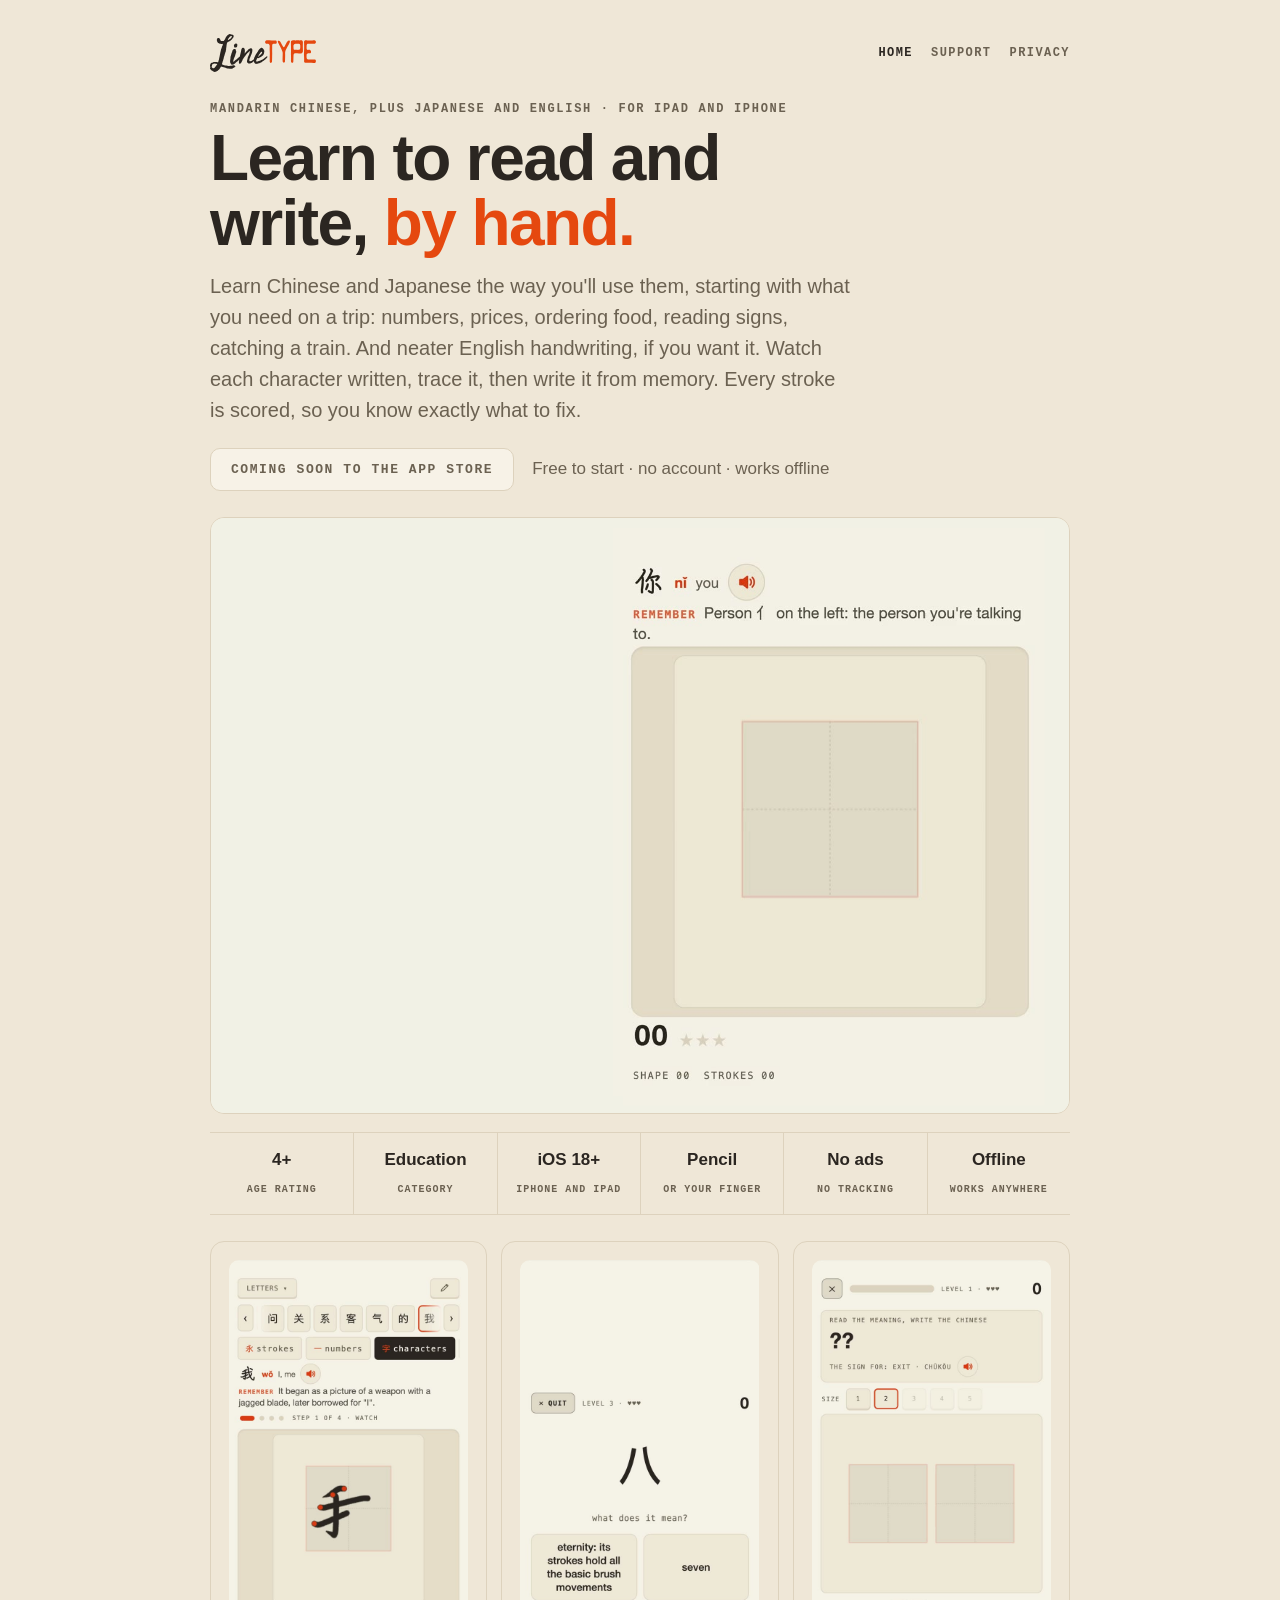
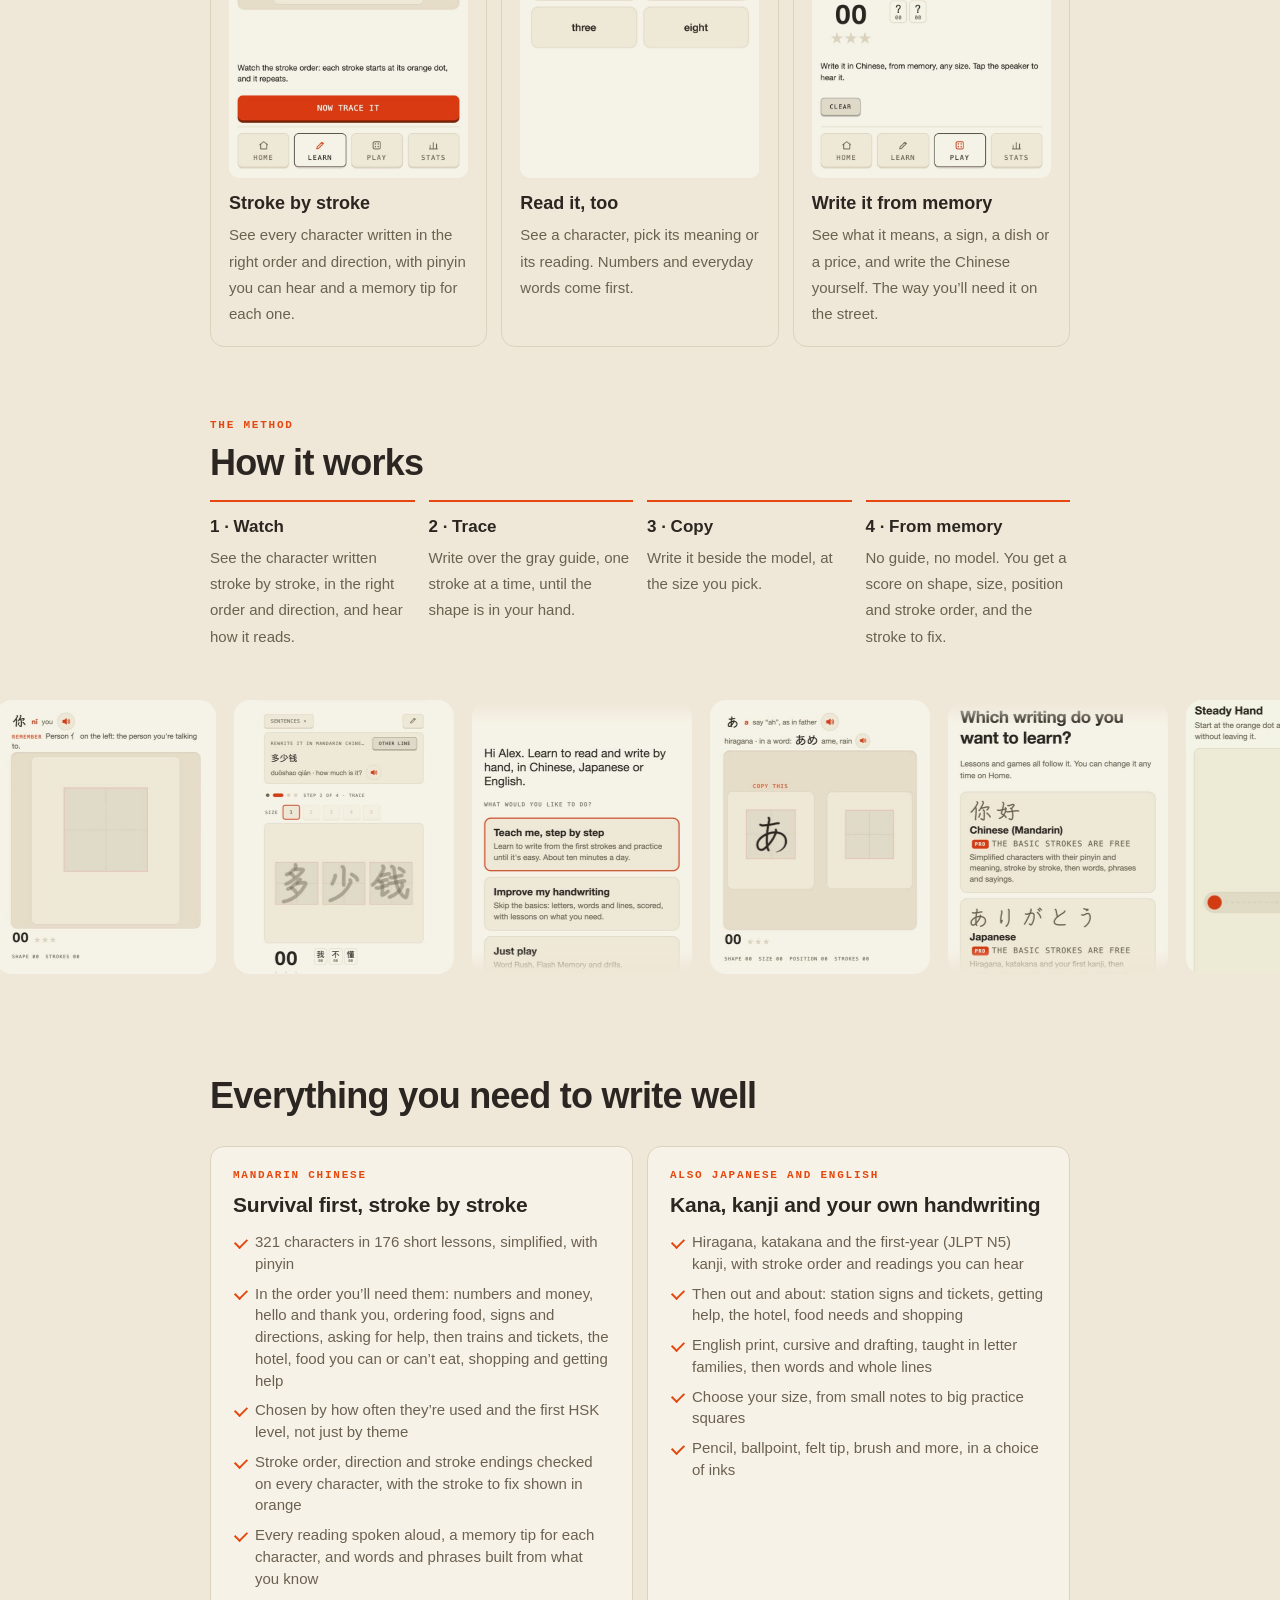
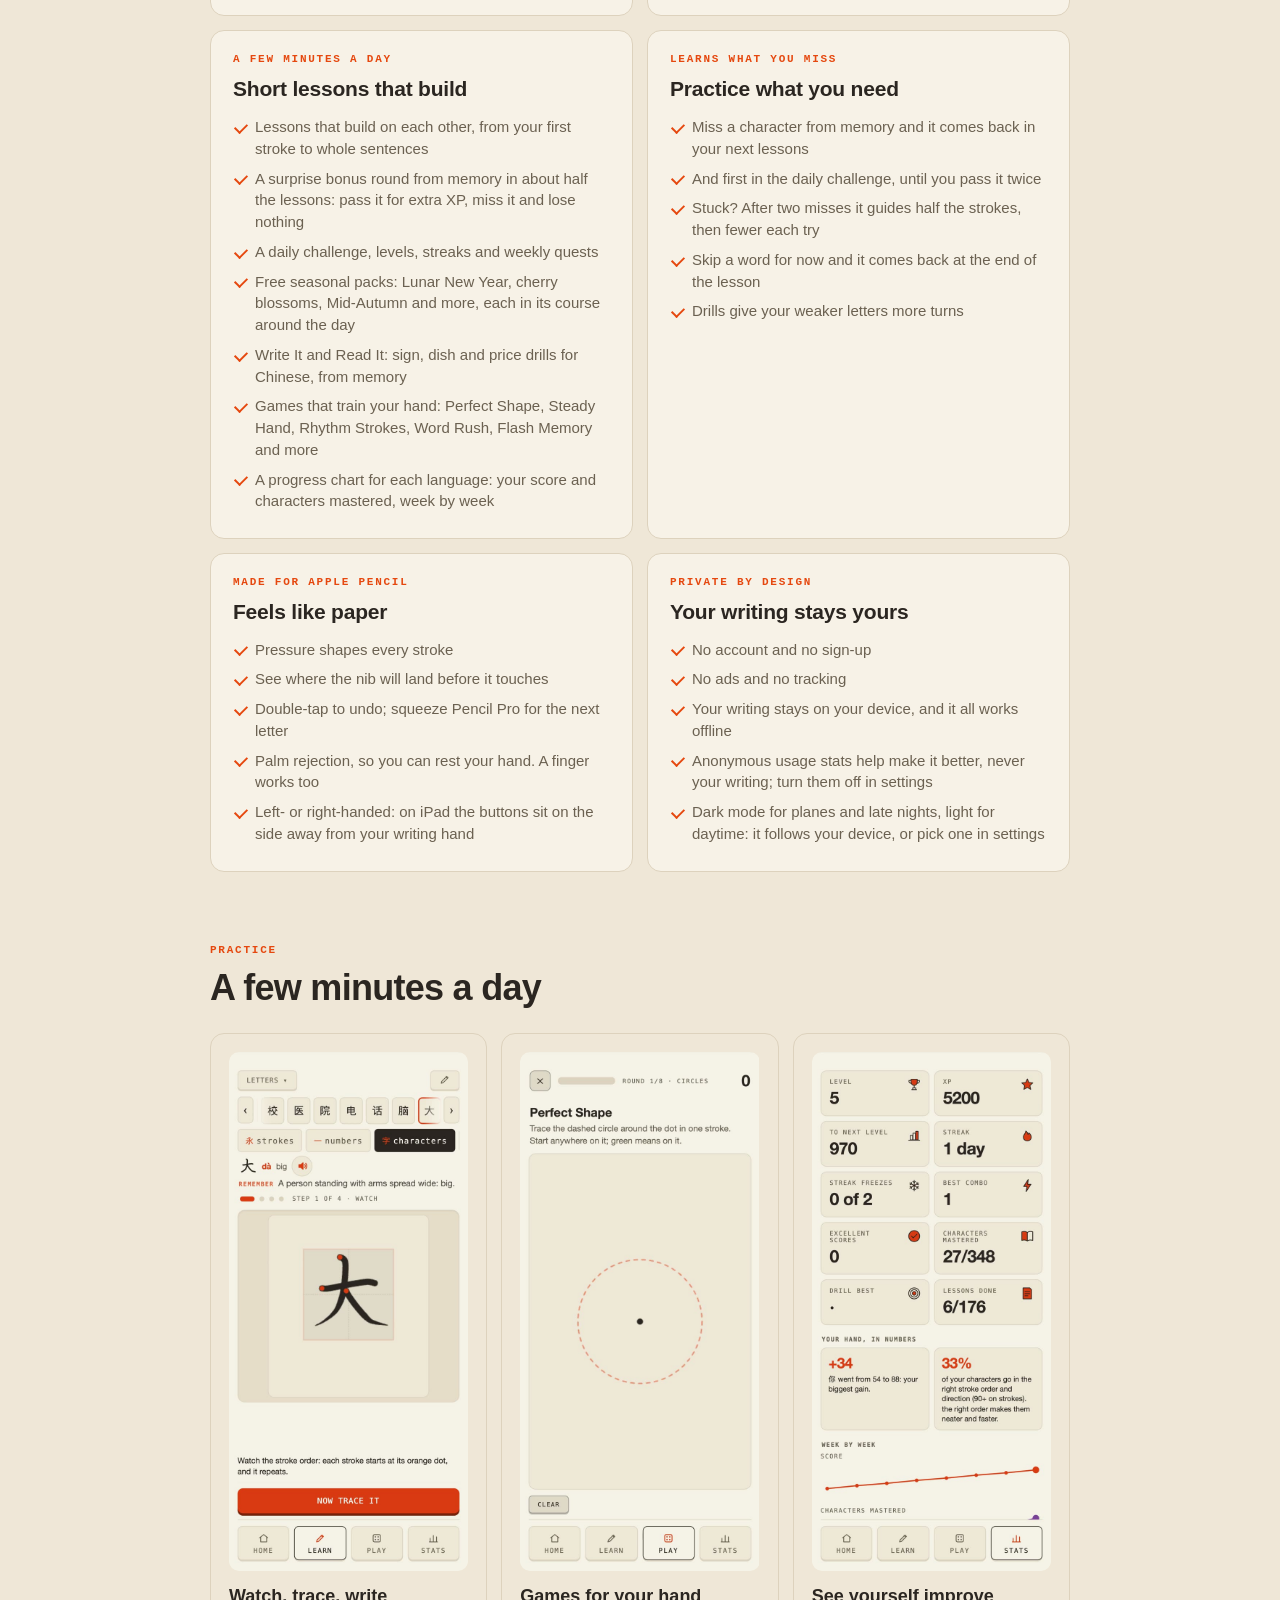
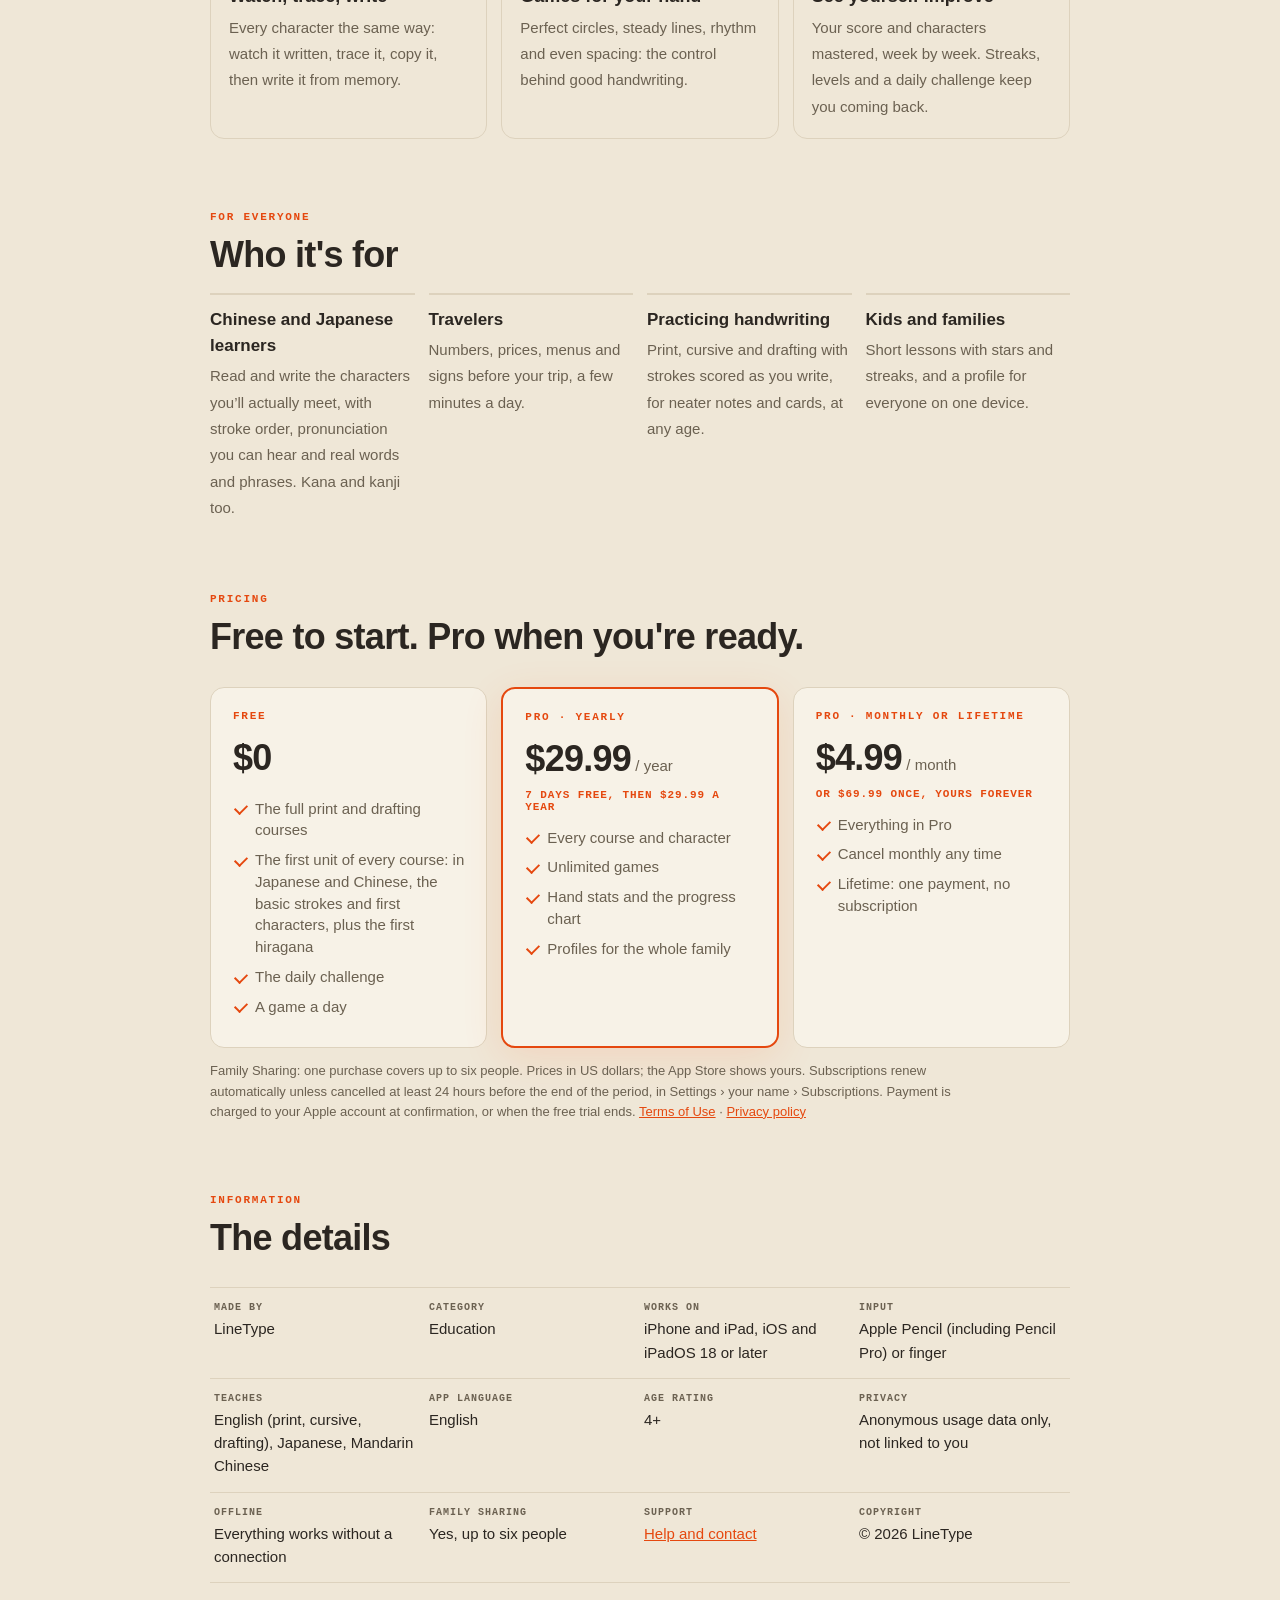
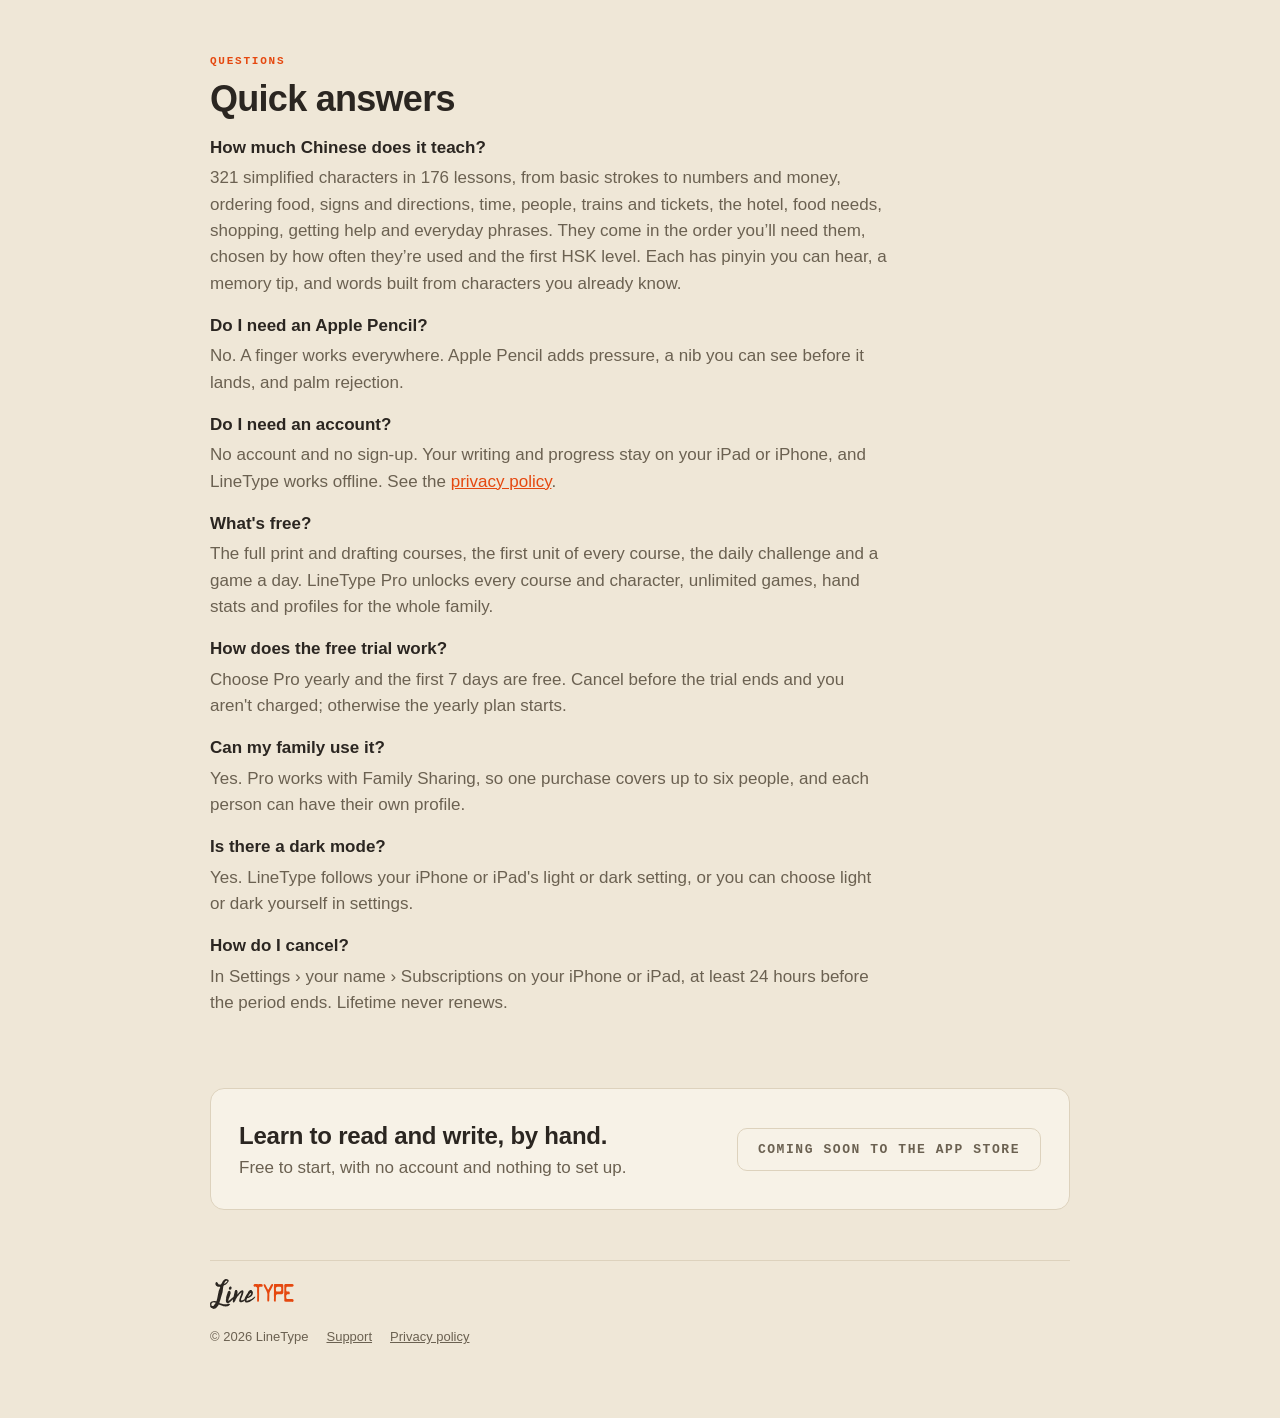
==== index.html @ 4a72e66f "LineType site" ====
<!doctype html>
<html lang="en"><head><meta charset="utf-8"><meta name="viewport" content="width=device-width, initial-scale=1">
<title>LineType: learn to read and write, by hand</title>
<meta name="description" content="Learn to read and write Chinese and Japanese by hand on iPad and iPhone, starting with what you need on a trip: numbers, prices, ordering food, reading signs, trains (Chinese: 321 characters in 176 short lessons). English handwriting too. Watch each character written, trace it, write it from memory, and get scored on every stroke. Free to start, no account, works offline.">
<meta property="og:title" content="LineType: learn to read and write, by hand"><meta property="og:description" content="Learn to read and write Chinese and Japanese, starting with what you need on a trip: numbers, prices, food, signs, trains. English handwriting too. For iPad and iPhone.">
<meta property="og:image" content="img/og.jpg?v=dc76184d"><meta name="twitter:card" content="summary_large_image">
<link rel="icon" href="img/icon.png?v=2"><link rel="apple-touch-icon" href="img/icon.png?v=2"><link rel="stylesheet" href="style.css?v=f8b2e4c2">
</head><body>
<svg width="0" height="0" style="position:absolute" aria-hidden="true"><symbol id="mark" viewBox="-42 -915 3510 1250" data-cap="706">
<path id="markHandPath" d="M-41.6 224.9Q-35.1 218.4 -37.7 215.15Q-40.300000000000004 211.9 -41.6 205.4Q-40.300000000000004 201.5 -37.050000000000004 201.5Q-33.800000000000004 201.5 -32.5 200.20000000000002Q-32.5 193.70000000000002 -35.1 187.20000000000002Q-37.7 180.70000000000002 -29.900000000000002 176.8Q-31.200000000000003 174.20000000000002 -32.5 171.60000000000002Q-33.800000000000004 169.0 -35.1 166.4Q-46.800000000000004 133.9 -37.050000000000004 97.5Q-27.3 61.1 -5.2 40.300000000000004Q1.3 33.800000000000004 12.350000000000001 32.5Q23.400000000000002 31.200000000000003 35.1 27.3Q41.6 24.7 47.45 20.8Q53.300000000000004 16.900000000000002 59.800000000000004 14.3Q67.60000000000001 11.700000000000001 83.2 9.1Q98.8 5.2 122.85 3.9000000000000004Q146.9 2.6 172.9 6.5Q185.9 9.1 198.25 13.0Q210.6 16.900000000000002 224.9 16.900000000000002Q231.4 -1.3 235.95 -20.15Q240.5 -39.0 247.0 -59.800000000000004Q252.20000000000002 -71.5 254.8 -85.80000000000001Q257.40000000000003 -100.10000000000001 260.0 -114.4Q269.1 -159.9 279.5 -207.35000000000002Q289.90000000000003 -254.8 297.7 -299.0Q300.3 -310.7 302.9 -321.75Q305.5 -332.8 306.8 -341.90000000000003Q309.40000000000003 -351.0 310.70000000000005 -357.5Q312.0 -364.0 314.6 -370.5Q315.90000000000003 -377.0 315.25 -382.85Q314.6 -388.7 317.2 -392.6Q318.5 -408.2 325.65 -421.85Q332.8 -435.5 335.40000000000003 -449.8Q340.6 -458.90000000000003 345.15 -472.55Q349.7 -486.2 354.90000000000003 -500.5Q361.40000000000003 -518.7 371.15000000000003 -537.55Q380.90000000000003 -556.4 379.6 -578.5Q378.3 -585.0 372.45000000000005 -587.6Q366.6 -590.2 358.15 -590.2Q349.7 -590.2 340.6 -589.55Q331.5 -588.9 326.3 -588.9Q315.90000000000003 -588.9 301.6 -591.5Q287.3 -594.1 276.90000000000003 -596.7Q269.1 -599.3000000000001 263.9 -603.2Q258.7 -607.1 250.9 -608.4Q226.20000000000002 -624.0 205.4 -647.4Q204.1 -650.0 203.45 -651.95Q202.8 -653.9 200.20000000000002 -656.5Q198.9 -659.1 197.60000000000002 -660.4000000000001Q196.3 -661.7 195.0 -664.3000000000001Q191.1 -669.5 189.8 -676.0Q188.5 -682.5 187.20000000000002 -689.0Q184.6 -700.7 182.0 -716.3000000000001Q184.6 -720.2 183.95 -724.1Q183.3 -728.0 184.6 -731.9Q184.6 -735.8000000000001 186.55 -739.7Q188.5 -743.6 189.8 -747.5Q193.70000000000002 -754.0 195.65 -762.45Q197.6 -770.9 202.8 -776.1Q205.4 -778.7 209.95 -780.6500000000001Q214.5 -782.6 219.70000000000002 -786.5Q239.20000000000002 -789.1 250.25 -779.35Q261.3 -769.6 275.6 -763.1Q279.5 -750.1 287.3 -742.95Q295.1 -735.8000000000001 297.7 -722.8000000000001Q300.3 -720.2 299.0 -716.95Q297.7 -713.7 300.3 -709.8000000000001Q304.2 -699.4 317.2 -693.55Q330.2 -687.7 347.75 -685.75Q365.3 -683.8000000000001 382.85 -683.8000000000001Q400.40000000000003 -683.8000000000001 412.1 -683.8000000000001Q418.6 -698.1 425.75 -707.2Q432.90000000000003 -716.3000000000001 439.40000000000003 -728.0Q444.6 -735.8000000000001 449.8 -743.6Q455.0 -751.4 458.90000000000003 -760.5Q461.5 -767.0 462.8 -772.2Q464.1 -777.4 468.0 -783.9Q475.8 -796.9 483.6 -807.3000000000001Q483.6 -815.1 489.45000000000005 -820.95Q495.3 -826.8000000000001 499.20000000000005 -833.3000000000001Q504.40000000000003 -846.3000000000001 509.6 -846.3000000000001Q510.90000000000003 -850.2 515.45 -854.75Q520.0 -859.3000000000001 522.6 -861.9Q525.2 -864.5 527.1500000000001 -867.75Q529.1 -871.0 531.7 -873.6Q539.5 -880.1 546.0 -885.3Q552.5 -890.5 559.0 -893.1Q570.7 -899.6 583.05 -906.75Q595.4 -913.9 607.1 -913.9Q621.4 -915.2 638.3 -910.6500000000001Q655.2 -906.1 666.9 -899.6Q690.3000000000001 -899.6 703.95 -893.1Q717.6 -886.6 728.0 -874.9Q734.5 -864.5 735.8 -849.55Q737.1 -834.6 730.6 -813.8000000000001Q728.0 -807.3000000000001 724.1 -802.75Q720.2 -798.2 717.6 -795.6Q716.3000000000001 -794.3000000000001 715.0 -786.5Q704.6 -778.7 698.75 -766.35Q692.9 -754.0 681.2 -747.5Q677.3000000000001 -741.0 674.0500000000001 -735.8Q670.8000000000001 -730.6 664.3000000000001 -728.0Q657.8000000000001 -717.6 648.7 -712.4000000000001Q639.6 -707.2 633.1 -698.1Q622.7 -692.9 615.55 -686.4Q608.4 -679.9 596.7 -677.3000000000001Q577.2 -665.6 553.8000000000001 -655.2Q551.2 -653.9 550.55 -653.25Q549.9 -652.6 547.3000000000001 -651.3000000000001Q533.0 -648.7 526.5 -634.4000000000001Q520.0 -620.1 513.5 -607.1Q512.2 -604.5 512.85 -600.6Q513.5 -596.7 513.5 -594.1Q512.2 -591.5 509.6 -583.7Q508.3 -577.2 508.3 -570.7Q508.3 -564.2 505.70000000000005 -557.7Q504.40000000000003 -551.2 503.1 -544.7Q501.8 -538.2 501.8 -531.7Q500.5 -520.0 499.20000000000005 -507.0Q497.90000000000003 -494.0 494.0 -479.7Q496.6 -466.7 491.4 -451.1Q486.2 -435.5 491.40000000000003 -425.1Q486.2 -408.2 484.25 -390.0Q482.3 -371.8 475.8 -356.2Q478.40000000000003 -353.6 476.45000000000005 -348.4Q474.5 -343.2 477.1 -340.6Q468.0 -327.6 464.75 -312.65Q461.5 -297.7 456.3 -283.40000000000003Q455.0 -275.6 451.75 -270.4Q448.5 -265.2 445.90000000000003 -261.3Q445.90000000000003 -254.8 446.55 -250.9Q447.2 -247.0 443.3 -245.70000000000002Q440.7 -222.3 434.2 -204.75Q427.7 -187.20000000000002 419.90000000000003 -165.1Q413.40000000000003 -146.9 410.15000000000003 -126.1Q406.90000000000003 -105.3 397.8 -83.2Q396.5 -62.400000000000006 388.05 -44.2Q379.6 -26.0 373.1 -5.2Q371.8 1.3 371.15 5.2Q370.5 9.1 367.90000000000003 14.3Q364.0 29.900000000000002 359.45000000000005 46.800000000000004Q354.90000000000003 63.7 349.7 81.9Q358.8 93.60000000000001 383.5 97.5Q397.8 102.7 421.2 109.2Q455.0 117.0 492.7 124.8Q530.4 132.6 566.8000000000001 135.20000000000002Q601.9 137.8 634.4 132.60000000000002Q666.9 127.4 698.1 122.2Q713.7 119.60000000000001 729.95 117.0Q746.2 114.4 765.7 117.0Q764.4 131.3 777.4 135.2Q790.4 139.1 804.7 144.3Q806.0 148.20000000000002 801.45 150.8Q796.9 153.4 791.7 153.4Q785.2 163.8 773.5 165.1Q773.5 167.70000000000002 772.85 169.0Q772.2 170.3 773.5 172.9Q759.2 188.5 739.7 196.3Q720.2 204.1 702.0 215.8Q681.2 219.70000000000002 659.1 225.55Q637.0 231.4 611.0 228.8Q579.8000000000001 228.8 547.3000000000001 223.60000000000002Q514.8000000000001 218.4 483.6 211.9Q490.1 208.0 497.25 211.9Q504.40000000000003 215.8 510.90000000000003 213.20000000000002Q509.6 208.0 505.05 207.35000000000002Q500.5 206.70000000000002 496.6 205.4Q483.6 200.20000000000002 469.3 196.3Q455.0 192.4 439.40000000000003 188.5Q408.2 180.70000000000002 378.95 170.3Q349.7 159.9 319.8 152.1Q318.5 158.6 323.70000000000005 158.6Q328.90000000000003 158.6 328.90000000000003 162.5Q325.0 158.6 317.2 158.6Q312.0 167.70000000000002 307.45000000000005 178.10000000000002Q302.90000000000003 188.5 295.1 195.0Q286.0 210.6 276.25 224.25Q266.5 237.9 256.1 249.60000000000002Q249.60000000000002 257.40000000000003 244.40000000000003 263.25Q239.20000000000002 269.1 230.1 271.7Q227.5 280.8 221.65 283.4Q215.8 286.0 209.3 289.90000000000003Q201.5 295.1 193.7 303.55Q185.9 312.0 179.4 314.6Q167.70000000000002 309.40000000000003 159.9 315.25Q152.1 321.1 143.0 327.6Q119.60000000000001 326.3 97.5 334.1Q94.9 332.8 94.9 326.3Q83.2 319.8 72.80000000000001 318.5Q62.400000000000006 317.2 52.0 312.0Q52.0 306.8 48.1 304.2Q41.6 299.0 34.45 297.05Q27.3 295.1 20.8 291.2Q18.2 282.1 7.8 279.5Q-2.6 276.90000000000003 -7.800000000000001 269.1Q-9.1 262.6 -11.7 257.40000000000003Q-14.3 252.20000000000002 -22.1 249.60000000000002Q-24.7 240.5 -29.9 235.95Q-35.1 231.4 -41.6 224.9ZM23.400000000000002 118.3Q20.8 124.80000000000001 20.8 133.25Q20.8 141.70000000000002 18.2 146.9Q16.900000000000002 149.5 14.950000000000001 150.8Q13.0 152.1 11.700000000000001 154.70000000000002Q11.700000000000001 165.1 18.2 175.5Q22.1 184.6 24.700000000000003 188.5Q27.3 192.4 36.4 197.6Q39.0 198.9 39.650000000000006 200.2Q40.300000000000004 201.5 42.9 202.8Q58.5 213.20000000000002 78.65 209.3Q98.8 205.4 109.2 198.9Q128.70000000000002 174.20000000000002 147.55 148.85000000000002Q166.4 123.5 184.6 100.10000000000001Q184.6 94.9 191.1 90.35Q197.6 85.8 196.3 79.3Q195.0 75.4 186.55 71.5Q178.1 67.60000000000001 171.6 66.3Q159.9 63.7 146.9 61.1Q133.9 58.5 122.2 58.5Q98.8 58.5 76.05 66.30000000000001Q53.300000000000004 74.10000000000001 37.7 79.3Q33.800000000000004 88.4 29.900000000000002 98.15Q26.0 107.9 23.400000000000002 118.3ZM553.8000000000001 -716.3000000000001Q564.2 -721.5 576.55 -727.35Q588.9 -733.2 599.3000000000001 -742.3000000000001Q600.6 -743.6 601.25 -744.9000000000001Q601.9 -746.2 603.2 -747.5Q607.1 -747.5 607.1 -747.5Q614.9 -751.4 622.05 -757.25Q629.2 -763.1 637.0 -768.3000000000001Q646.1 -776.1 653.25 -786.5Q660.4 -796.9 669.5 -804.7Q670.8000000000001 -809.9 673.4000000000001 -815.1Q676.0 -820.3000000000001 677.3 -825.5Q678.6 -830.7 678.6 -835.9000000000001Q678.6 -841.1 673.4 -846.3000000000001Q659.1 -848.9 648.05 -844.35Q637.0 -839.8000000000001 625.3000000000001 -837.2Q614.9 -826.8000000000001 605.8 -819.0Q596.7 -811.2 590.2 -798.2Q564.2 -774.8000000000001 553.8000000000001 -738.4Q551.2 -733.2 546.6500000000001 -726.7Q542.1 -720.2 547.3000000000001 -715.0Q549.9 -712.4 553.8000000000001 -716.3000000000001ZM804.7 -462.8Q798.2 -464.1 796.25 -469.95000000000005Q794.3 -475.8 787.8 -475.8Q783.9 -473.2 783.25 -468.65Q782.6 -464.1 780.0 -464.1Q777.4 -468.0 777.4 -471.9Q777.4 -475.8 774.8 -478.40000000000003Q770.9 -477.1 770.25 -474.5Q769.6 -471.90000000000003 767.0 -469.3Q767.0 -469.3 761.8 -469.3Q760.5 -477.1 757.25 -481.65Q754.0 -486.2 752.7 -496.6Q751.4 -504.40000000000003 748.15 -509.6Q744.9 -514.8000000000001 744.9 -522.6Q742.3 -544.7 755.3 -564.2Q768.3 -583.7 786.5 -592.8000000000001Q789.1 -592.8000000000001 789.1 -598.0Q799.5 -600.6 807.3 -601.25Q815.1 -601.9 822.9 -604.5Q830.7 -600.6 837.2 -596.7Q843.7 -592.8000000000001 850.2 -586.3000000000001Q856.7 -575.9 857.35 -554.45Q858.0 -533.0 852.8 -518.7Q850.2 -503.1 843.7 -491.40000000000003Q841.1 -487.5 833.95 -482.95000000000005Q826.8 -478.40000000000003 821.6 -475.8Q819.0 -475.8 816.4 -473.85Q813.8 -471.90000000000003 808.6 -470.6Q806.0 -470.6 806.65 -468.0Q807.3 -465.40000000000003 804.7 -462.8ZM760.5 -421.2H768.3Q774.8 -419.90000000000003 778.7 -419.25Q782.6 -418.6 787.8 -418.6Q791.7 -417.3 798.2 -410.8Q803.4 -405.6 804.05 -399.1Q804.7 -392.6 806.0 -384.8Q807.3 -380.90000000000003 807.3 -377.0Q807.3 -373.1 808.6 -370.5Q812.5 -366.6 812.5 -365.3Q821.6 -354.90000000000003 821.6 -332.8Q821.6 -328.90000000000003 821.6 -324.35Q821.6 -319.8 820.3 -317.2Q819.0 -315.90000000000003 819.0 -315.25Q819.0 -314.6 817.7 -313.3Q815.1 -310.7 815.1 -309.40000000000003Q815.1 -309.40000000000003 815.1 -306.8Q813.8 -306.8 813.8 -305.5V-301.6Q812.5 -301.6 812.5 -299.0Q809.9 -296.40000000000003 811.2 -296.40000000000003Q811.2 -293.8 809.9 -292.5Q808.6 -291.2 808.6 -289.90000000000003Q807.3 -288.6 807.95 -287.3Q808.6 -286.0 807.3 -284.7Q807.3 -279.5 805.3499999999999 -275.6Q803.4 -271.7 802.1 -266.5Q800.8 -263.90000000000003 800.8 -260.0Q798.2 -254.8 798.2 -253.5Q795.6 -249.60000000000002 794.95 -244.40000000000003Q794.3 -239.20000000000002 793.0 -232.70000000000002Q793.0 -228.8 791.7 -225.55Q790.4 -222.3 789.1 -219.70000000000002Q787.8 -217.1 787.15 -213.2Q786.5 -209.3 785.2 -206.70000000000002Q782.6 -192.4 778.05 -180.7Q773.5 -169.0 768.3 -157.3Q757.9 -135.20000000000002 750.0999999999999 -119.60000000000001Q742.3 -104.0 735.8 -78.0Q735.8 -75.4 735.15 -74.75Q734.5 -74.10000000000001 734.5 -71.5Q733.2 -68.9 733.85 -66.30000000000001Q734.5 -63.7 733.2 -61.1Q730.6 -46.800000000000004 722.1500000000001 -37.7Q713.7 -28.6 717.6 -11.700000000000001H726.7H735.8Q737.1 -11.700000000000001 739.7 -14.3Q748.8 -16.900000000000002 755.3 -21.450000000000003Q761.8 -26.0 768.3 -31.200000000000003Q772.2 -33.800000000000004 775.45 -37.7Q778.7 -41.6 781.3 -44.2Q791.7 -52.0 795.6 -55.9Q809.9 -67.60000000000001 820.3 -74.10000000000001Q830.7 -80.60000000000001 843.7 -94.9L850.2 -101.4Q855.4 -105.3 860.5999999999999 -109.85Q865.8 -114.4 872.3 -118.3Q878.8 -124.80000000000001 885.95 -130.0Q893.1 -135.20000000000002 900.9000000000001 -140.4Q906.1 -145.6 908.7 -146.9Q920.4000000000001 -154.70000000000002 929.5 -165.10000000000002Q938.6 -175.5 949.0 -184.6Q951.6 -185.9 953.55 -187.2Q955.5 -188.5 958.1 -188.5Q958.1 -188.5 962.0 -188.5Q968.5 -189.8 975.0 -193.05Q981.5 -196.3 990.6 -195.0Q990.6 -191.1 988.6500000000001 -188.5Q986.7 -185.9 989.3 -182.0Q980.2 -172.9 972.4000000000001 -161.20000000000002Q972.4000000000001 -159.9 971.75 -159.25Q971.1 -158.6 971.1 -157.3Q971.1 -154.70000000000002 972.4000000000001 -151.45000000000002Q973.7 -148.20000000000002 972.4000000000001 -144.3Q972.4000000000001 -145.6 969.8 -140.4Q967.2 -137.8 967.2 -136.5Q964.6 -131.3 962.0 -128.05Q959.4000000000001 -124.80000000000001 956.8 -119.60000000000001Q952.9000000000001 -113.10000000000001 951.6 -111.8Q945.1 -104.0 939.9000000000001 -95.55000000000001Q934.7 -87.10000000000001 928.2 -80.60000000000001Q925.6 -76.7 921.7 -73.45Q917.8 -70.2 915.2 -67.60000000000001Q903.5 -58.5 894.4000000000001 -46.800000000000004Q893.1 -45.5 893.1 -44.85Q893.1 -44.2 891.8 -42.9Q887.9000000000001 -39.0 883.35 -35.1Q878.8 -31.200000000000003 872.3 -28.6Q869.7 -23.400000000000002 867.1 -20.8L863.2 -16.900000000000002Q859.3 -13.0 854.1 -11.700000000000001Q851.5 -9.1 850.2 -8.45Q848.9 -7.800000000000001 846.3 -5.2Q842.4 -2.6 838.5 0.6500000000000001Q834.6 3.9000000000000004 830.7 7.800000000000001Q809.9 26.0 789.0999999999999 44.2Q768.3 62.400000000000006 743.6 78.0Q741.0 80.60000000000001 739.05 81.9Q737.1 83.2 735.8 84.5H729.3Q724.1 85.8 716.3 91.0Q713.7 91.0 713.7 92.3Q712.4 92.3 712.4 91.65Q712.4 91.0 709.8 91.0Q698.1 96.2 686.4 97.5H679.9Q669.5 96.2 663.0 89.7Q660.4 87.10000000000001 658.45 85.15Q656.5 83.2 653.9 80.60000000000001Q647.4 72.8 644.8 65.0Q643.5 63.7 643.5 62.400000000000006Q643.5 61.1 642.2 58.5Q639.6 50.7 633.75 44.2Q627.9 37.7 625.3 28.6Q622.7 24.7 622.7 19.5Q622.7 14.3 621.4 9.1Q620.1 3.9000000000000004 620.1 -1.2999999999999998Q620.1 -6.5 618.8 -11.700000000000001V-27.3Q620.1 -40.300000000000004 621.4000000000001 -52.650000000000006Q622.7 -65.0 625.3 -78.0Q627.9 -91.0 629.2 -102.7Q630.5 -114.4 630.5 -127.4Q630.5 -133.9 630.5 -140.4Q630.5 -146.9 631.8 -153.4Q635.7 -171.6 639.6 -187.85Q643.5 -204.1 648.7 -219.70000000000002Q651.3 -226.20000000000002 651.95 -230.75Q652.6 -235.3 655.2 -240.5Q657.8 -245.70000000000002 659.0999999999999 -250.90000000000003Q660.4 -256.1 661.7 -262.6Q661.7 -266.5 664.3 -274.3Q674.7 -300.3 684.45 -326.3Q694.2 -352.3 702.0 -380.90000000000003Q703.3 -382.2 703.3 -386.1L707.2 -390.0Q711.1 -393.90000000000003 714.35 -399.1Q717.6 -404.3 722.8 -406.90000000000003Q724.1 -408.2 725.4000000000001 -408.2Q726.7 -408.2 728.0 -409.5Q729.3 -410.8 729.3 -412.1H730.6H734.5Q737.1 -412.1 738.4 -413.40000000000003Q744.9 -416.0 749.45 -418.6Q754.0 -421.2 760.5 -421.2ZM626.6 28.6Q626.6 27.3 625.3 26.0Q625.3 29.900000000000002 626.6 28.6ZM1038.7 -460.2H1046.5Q1051.7 -458.90000000000003 1058.2 -458.90000000000003Q1060.8 -457.6 1064.05 -457.6Q1067.3 -457.6 1069.9 -456.3Q1071.2 -456.3 1075.1 -452.40000000000003Q1084.2 -448.5 1088.1 -439.40000000000003Q1090.7 -435.5 1093.3 -425.1Q1095.9 -422.5 1096.5500000000002 -418.6Q1097.2 -414.7 1099.8 -412.1Q1099.8 -409.5 1099.15 -408.20000000000005Q1098.5 -406.90000000000003 1099.8 -404.3Q1099.8 -401.7 1102.4 -399.1Q1103.7 -396.5 1103.7 -388.7Q1105.0 -382.2 1105.0 -367.90000000000003V-349.7V-340.6Q1103.7 -330.2 1103.0500000000002 -320.45Q1102.4 -310.7 1101.1 -300.3Q1101.1 -297.7 1100.4499999999998 -296.4Q1099.8 -295.1 1099.8 -292.5Q1098.5 -287.3 1099.15 -282.75Q1099.8 -278.2 1099.8 -274.3Q1105.0 -279.5 1108.25 -284.70000000000005Q1111.5 -289.90000000000003 1115.4 -295.1Q1119.3 -300.3 1123.85 -304.20000000000005Q1128.4 -308.1 1133.6 -313.3Q1138.8 -318.5 1142.05 -323.05Q1145.3 -327.6 1149.2 -334.1Q1151.8 -341.90000000000003 1162.2 -347.1Q1164.8 -348.40000000000003 1165.4499999999998 -349.05Q1166.1 -349.7 1168.7 -351.0Q1171.3 -353.6 1172.6 -356.2Q1185.6 -370.5 1197.9499999999998 -383.5Q1210.3 -396.5 1223.3 -409.5Q1225.9 -412.1 1229.15 -413.4Q1232.4 -414.7 1235.0 -417.3Q1237.6 -419.90000000000003 1240.85 -421.20000000000005Q1244.1 -422.5 1246.7 -425.1Q1257.1 -431.6 1270.75 -438.1Q1284.4 -444.6 1301.3 -445.90000000000003Q1319.5 -447.2 1332.5 -439.40000000000003Q1344.2 -435.5 1345.5 -423.8Q1345.5 -421.2 1344.85 -417.3Q1344.2 -413.40000000000003 1345.5 -410.8Q1345.5 -406.90000000000003 1346.8 -406.90000000000003Q1348.1 -404.3 1350.6999999999998 -402.35Q1353.3 -400.40000000000003 1353.3 -397.8Q1353.3 -392.6 1350.7 -387.40000000000003V-374.40000000000003Q1349.4 -344.5 1342.9 -317.2Q1341.6 -314.6 1341.6 -312.0Q1341.6 -309.40000000000003 1340.3 -306.8Q1340.3 -306.8 1337.7 -301.6Q1336.4 -299.0 1336.4 -296.4Q1336.4 -293.8 1335.1 -291.2Q1333.8 -288.6 1333.8 -284.7Q1333.8 -283.40000000000003 1333.15 -282.75Q1332.5 -282.1 1332.5 -280.8Q1331.2 -278.2 1331.2 -275.6Q1331.2 -273.0 1329.9 -270.40000000000003Q1328.6 -267.8 1327.9499999999998 -265.20000000000005Q1327.3 -262.6 1326.0 -260.0Q1323.4 -254.8 1318.2 -241.8Q1314.3 -232.70000000000002 1311.05 -223.60000000000002Q1307.8 -214.5 1303.9 -204.1Q1296.1 -184.6 1288.9499999999998 -165.75Q1281.8 -146.9 1272.7 -128.70000000000002H1271.4Q1266.2 -122.2 1264.9 -114.4Q1263.6 -110.5 1262.9499999999998 -105.95Q1262.3 -101.4 1261.0 -98.8Q1258.4 -96.2 1258.4 -93.60000000000001Q1255.8 -87.10000000000001 1255.15 -77.35000000000001Q1254.5 -67.60000000000001 1253.2 -57.2Q1253.2 -53.300000000000004 1251.9 -50.050000000000004Q1250.6 -46.800000000000004 1251.9 -42.9Q1251.9 -32.5 1259.7 -29.25Q1267.5 -26.0 1270.1 -19.5Q1289.6 -19.5 1304.55 -25.35Q1319.5 -31.200000000000003 1333.8 -37.7Q1340.3 -41.6 1343.55 -42.900000000000006Q1346.8 -44.2 1348.75 -44.85Q1350.7 -45.5 1352.65 -47.45Q1354.6 -49.4 1361.1 -54.6Q1367.6 -55.9 1369.55 -60.45Q1371.5 -65.0 1376.7 -67.60000000000001Q1378.0 -67.60000000000001 1380.6 -65.0Q1388.4 -68.9 1396.2 -72.15Q1404.0 -75.4 1410.5 -81.9Q1414.4 -84.5 1417.65 -87.1Q1420.9 -89.7 1424.8000000000002 -92.3Q1426.1 -94.9 1428.05 -94.9Q1430.0 -94.9 1432.6 -96.2Q1435.2 -97.5 1436.5 -98.80000000000001Q1437.8000000000002 -100.10000000000001 1440.4 -101.4Q1443.0 -102.7 1444.3 -102.7Q1445.6 -102.7 1448.2 -104.0Q1452.1 -106.60000000000001 1456.0 -109.85000000000001Q1459.9 -113.10000000000001 1465.1 -115.7H1470.3000000000002Q1472.9 -115.7 1474.2 -115.05000000000001Q1475.5 -114.4 1478.1 -115.7Q1478.1 -114.4 1478.75 -114.4Q1479.4 -114.4 1479.4 -113.10000000000001Q1479.4 -106.60000000000001 1476.8000000000002 -104.0Q1474.2 -101.4 1472.9 -96.2Q1466.4 -92.3 1461.2 -85.8Q1456.0 -79.3 1450.8000000000002 -72.8Q1449.5 -72.8 1449.5 -72.15Q1449.5 -71.5 1448.2 -71.5Q1448.2 -70.2 1448.85 -70.2Q1449.5 -70.2 1449.5 -68.9Q1444.3000000000002 -63.7 1433.9 -55.9Q1432.6 -54.6 1431.95 -53.3Q1431.3000000000002 -52.0 1430.0 -50.7Q1427.4 -48.1 1426.1000000000001 -47.45Q1424.8000000000002 -46.800000000000004 1422.2 -44.2Q1415.7 -40.300000000000004 1410.5 -36.400000000000006Q1405.3 -32.5 1400.1 -26.0Q1418.3000000000002 -35.1 1433.25 -47.45Q1448.2 -59.800000000000004 1462.5 -71.5Q1461.2 -68.9 1458.6 -66.95Q1456.0 -65.0 1456.0 -62.400000000000006Q1443.0 -52.0 1430.0 -42.900000000000006Q1417.0 -33.800000000000004 1402.7 -23.400000000000002Q1398.8 -20.8 1394.25 -17.55Q1389.7 -14.3 1385.8 -11.700000000000001Q1380.6 -9.1 1381.9 -6.5Q1371.5 7.800000000000001 1367.6 9.75Q1363.7 11.700000000000001 1349.4 22.1Q1342.9 24.7 1339.0 28.6Q1336.4 29.900000000000002 1332.5 33.800000000000004Q1331.2 33.800000000000004 1330.5500000000002 34.45Q1329.9 35.1 1328.6 35.1Q1327.3 35.1 1327.3 36.400000000000006Q1327.3 37.7 1326.0 37.7H1322.1Q1319.5 39.0 1311.7 41.6Q1302.6 44.2 1294.8 46.8Q1287.0 49.4 1277.9 52.0Q1262.3 55.9 1250.6 54.6Q1244.1 53.300000000000004 1236.9499999999998 52.650000000000006Q1229.8 52.0 1223.3 53.300000000000004Q1201.2 41.6 1186.9 29.900000000000002Q1185.6 27.3 1184.3 24.05Q1183.0 20.8 1183.0 18.2Q1181.7 15.600000000000001 1181.0500000000002 11.700000000000001Q1180.4 7.800000000000001 1179.1 5.2Q1176.5 -1.3 1175.2 -7.800000000000001Q1173.9 -14.3 1175.2 -22.1Q1175.2 -44.2 1182.35 -61.1Q1189.5 -78.0 1193.4 -97.5L1197.3 -124.80000000000001Q1199.9 -136.5 1204.45 -148.85000000000002Q1209.0 -161.20000000000002 1214.2 -171.6Q1222.0 -193.70000000000002 1231.75 -215.8Q1241.5 -237.9 1250.6 -260.0Q1254.5 -273.0 1257.1 -285.35Q1259.7 -297.7 1263.6 -309.40000000000003Q1267.5 -322.40000000000003 1272.05 -333.45000000000005Q1276.6 -344.5 1280.5 -356.2Q1271.4 -352.3 1263.6 -349.05Q1255.8 -345.8 1246.7 -343.2Q1238.9 -335.40000000000003 1232.4 -326.95000000000005Q1225.9 -318.5 1218.1 -312.0Q1214.2 -308.1 1210.3000000000002 -304.20000000000005Q1206.4 -300.3 1201.2 -297.7Q1193.4 -291.2 1184.95 -283.4Q1176.5 -275.6 1170.0 -267.8Q1163.5 -257.40000000000003 1157.0 -250.9Q1150.5 -241.8 1144.65 -232.7Q1138.8 -223.6 1132.3 -214.5Q1128.4 -213.20000000000002 1127.1 -209.3Q1125.8 -205.4 1123.2 -202.8H1121.9Q1111.5 -187.20000000000002 1099.8 -174.20000000000002Q1088.1 -161.20000000000002 1079.0 -144.3Q1079.0 -144.3 1076.4 -141.70000000000002H1075.1Q1072.5 -130.0 1067.3 -122.2L1055.6 -106.60000000000001L1054.3 -105.3Q1053.0 -104.0 1052.35 -102.7Q1051.7 -101.4 1050.4 -100.10000000000001Q1045.2 -91.0 1040.0 -82.55000000000001Q1034.8 -74.10000000000001 1028.3 -66.3Q1028.3 -57.2 1027.0 -53.300000000000004Q1024.4 -50.7 1024.4 -49.4Q1021.8000000000001 -44.2 1021.8000000000001 -44.2V-37.7Q1021.8000000000001 -36.4 1019.2 -33.800000000000004Q1008.8000000000001 -16.900000000000002 1003.6 0.0H1001.0H998.4V7.800000000000001Q998.4 7.800000000000001 995.8000000000001 10.4V18.2Q993.2 23.400000000000002 993.2 22.1Q991.9 19.5 992.55 18.200000000000003Q993.2 16.900000000000002 990.6 15.600000000000001Q989.3000000000001 16.900000000000002 989.95 18.85Q990.6 20.8 989.3000000000001 22.1Q989.3000000000001 23.400000000000002 988.6500000000001 22.75Q988.0 22.1 988.0 20.8Q989.3000000000001 24.7 987.35 26.0Q985.4 27.3 984.1 28.6Q984.1 29.900000000000002 985.4000000000001 29.25Q986.7 28.6 986.7 29.900000000000002L982.8000000000001 37.7Q982.8000000000001 35.1 983.45 33.150000000000006Q984.1 31.200000000000003 982.8000000000001 28.6Q978.9 28.6 978.9 32.5L977.6 31.200000000000003Q976.3000000000001 29.900000000000002 973.7 35.1Q972.4 39.0 971.75 44.2Q971.1 49.4 972.4 53.300000000000004Q969.8000000000001 52.0 969.1500000000001 52.650000000000006Q968.5 53.300000000000004 965.9 53.300000000000004Q964.6 53.300000000000004 964.6 52.0L963.3000000000001 50.7Q958.1 53.300000000000004 955.5 56.550000000000004Q952.9 59.800000000000004 949.0 62.400000000000006H947.7Q945.1 62.400000000000006 942.5 61.10000000000001Q939.9 59.800000000000004 938.6 62.400000000000006L930.8000000000001 58.5Q929.5 58.5 930.1500000000001 59.8Q930.8000000000001 61.1 929.5 61.1Q928.2 61.1 928.85 59.150000000000006Q929.5 57.2 928.2 57.2Q926.9 58.5 926.9 59.8Q926.9 61.1 925.6 62.400000000000006Q919.1 61.1 917.8 54.6Q916.5 48.1 912.6 45.5Q908.7 32.5 908.7 18.2V3.9000000000000004Q910.0 -11.700000000000001 912.6 -27.3Q915.2 -42.9 917.8000000000001 -57.2Q920.4 -71.5 923.0 -85.80000000000001Q925.6 -100.10000000000001 928.2 -114.4Q930.8000000000001 -124.80000000000001 933.4000000000001 -135.85000000000002Q936.0 -146.9 936.0 -158.6Q936.0 -163.8 938.6 -174.20000000000002Q947.7 -217.1 957.45 -258.7Q967.2 -300.3 977.6 -341.90000000000003Q978.9 -349.7 980.2 -356.85Q981.5 -364.0 982.8000000000001 -370.5Q985.4 -378.3 985.4 -386.1Q985.4 -393.90000000000003 988.0 -400.40000000000003Q989.3000000000001 -403.0 989.95 -406.9Q990.6 -410.8 993.2 -413.40000000000003Q994.5 -416.0 995.8 -419.25Q997.1 -422.5 998.4 -425.1Q1001.0 -431.6 1003.6 -437.45000000000005Q1006.2 -443.3 1008.8000000000001 -449.8Q1017.9 -452.40000000000003 1020.5 -455.0Q1023.1 -457.6 1024.4 -457.6Q1027.0 -458.90000000000003 1030.9 -458.90000000000003Q1034.8 -458.90000000000003 1038.7 -460.2ZM1556.1 -119.60000000000001Q1549.6 -123.5 1544.4 -122.2Q1541.8 -122.2 1539.1999999999998 -118.95Q1536.6 -115.7 1531.4 -120.9Q1530.1 -120.9 1531.4 -121.55000000000001Q1532.7 -122.2 1531.4 -123.5Q1528.8 -123.5 1524.9 -122.85Q1521.0 -122.2 1519.7 -123.5Q1509.3 -120.9 1506.6999999999998 -108.55000000000001Q1504.1 -96.2 1496.3 -89.7Q1493.7 -75.4 1489.15 -68.9Q1484.6 -62.400000000000006 1480.7 -48.1Q1476.8 -37.7 1474.85 -35.75Q1472.9 -33.800000000000004 1474.2 -23.400000000000002Q1474.2 -14.3 1481.35 -14.3Q1488.5 -14.3 1496.3 -11.700000000000001Q1498.9 -10.4 1503.45 -11.7Q1508.0 -13.0 1513.2 -11.700000000000001Q1527.5 -14.3 1540.5 -19.5Q1553.5 -24.7 1565.2 -27.3Q1596.4 -35.1 1618.5 -46.8Q1640.6 -58.5 1669.2 -68.9Q1674.4 -70.2 1686.1 -78.0Q1697.8 -85.8 1711.4499999999998 -94.25Q1725.1 -102.7 1736.15 -111.15Q1747.2 -119.60000000000001 1749.8 -122.2L1786.2 -149.5Q1796.6 -156.0 1806.35 -164.45Q1816.1 -172.9 1826.5 -183.3Q1826.5 -187.20000000000002 1831.7 -182.0V-179.4Q1836.9 -178.1 1843.4 -178.1Q1847.3 -171.6 1843.4 -174.2Q1839.5 -176.8 1844.7 -179.4Q1843.4 -176.8 1846.0 -175.5Q1848.6 -174.20000000000002 1847.3 -172.9Q1843.4 -169.0 1845.35 -167.05Q1847.3 -165.1 1848.6 -161.20000000000002Q1836.9 -146.9 1827.15 -135.2Q1817.4 -123.5 1807.0 -109.2Q1801.8 -102.7 1797.25 -100.75Q1792.7 -98.8 1788.8 -94.9Q1777.1 -76.7 1766.05 -70.2Q1755.0 -63.7 1740.7 -48.1Q1735.5 -44.2 1721.85 -35.1Q1708.2 -26.0 1693.9 -15.6Q1679.6 -5.2 1666.6 3.9Q1653.6 13.0 1649.7 15.600000000000001Q1631.5 24.7 1615.25 31.85Q1599.0 39.0 1579.5 46.800000000000004Q1571.7 46.800000000000004 1563.9 49.400000000000006Q1556.1 52.0 1547.0 55.9Q1540.5 54.6 1539.2 55.9Q1536.6 54.6 1532.7 57.2Q1530.1 59.800000000000004 1524.9 59.800000000000004Q1519.7 59.800000000000004 1517.1 59.800000000000004Q1502.8 58.5 1494.35 64.35Q1485.9 70.2 1471.6 66.3Q1465.1 67.60000000000001 1457.9499999999998 63.050000000000004Q1450.8 58.5 1441.7 61.1Q1441.7 58.5 1443.0 58.5Q1444.3 58.5 1444.3 55.9Q1441.7 57.2 1439.1 55.25Q1436.5 53.300000000000004 1433.9 55.9Q1431.3 53.300000000000004 1433.25 52.650000000000006Q1435.2 52.0 1435.2 49.4Q1420.9 39.0 1414.4 24.7Q1407.9 10.4 1401.4 -6.5Q1401.4 -18.2 1400.1 -22.1Q1398.8 -26.0 1398.15 -29.900000000000002Q1397.5 -33.800000000000004 1396.85 -39.650000000000006Q1396.2 -45.5 1396.2 -59.800000000000004Q1398.8 -83.2 1404.0 -100.75Q1409.2 -118.3 1415.7 -140.4Q1420.9 -148.20000000000002 1424.15 -156.65Q1427.4 -165.1 1433.9 -171.6Q1454.7 -222.3 1481.35 -263.9Q1508.0 -305.5 1537.9 -345.8Q1544.4 -365.3 1552.85 -378.95000000000005Q1561.3 -392.6 1571.7 -405.6Q1580.8 -414.7 1588.6 -423.15Q1596.4 -431.6 1606.8 -438.1Q1606.8 -440.7 1605.5 -442.0Q1613.3 -444.6 1619.15 -447.20000000000005Q1625.0 -449.8 1627.6 -455.0Q1636.7 -458.90000000000003 1647.1 -458.90000000000003Q1656.2 -461.5 1662.7 -459.55Q1669.2 -457.6 1678.3 -456.3Q1678.3 -455.0 1680.9 -452.40000000000003Q1684.8 -452.40000000000003 1687.4 -449.8Q1693.9 -448.5 1697.8000000000002 -442.0Q1701.7 -435.5 1709.5 -430.3Q1709.5 -427.7 1710.8 -427.7Q1712.1 -427.7 1709.5 -423.8Q1717.3 -414.7 1723.8 -402.35Q1730.3 -390.0 1738.1 -383.5Q1740.7 -374.40000000000003 1742.65 -365.95000000000005Q1744.6 -357.5 1743.3 -349.7Q1748.5 -336.7 1744.6 -328.90000000000003Q1742.0 -326.3 1742.65 -321.75Q1743.3 -317.2 1740.7 -313.3Q1738.1 -301.6 1736.8 -291.20000000000005Q1735.5 -280.8 1732.9 -274.3L1730.3 -267.8Q1725.1 -258.7 1722.5 -251.55Q1719.9 -244.4 1713.4 -234.0Q1705.6 -221.0 1693.9 -210.60000000000002Q1682.2 -200.20000000000002 1674.4 -192.4Q1669.2 -185.9 1667.25 -183.95Q1665.3 -182.0 1658.8 -182.0Q1653.6 -176.8 1650.35 -173.55Q1647.1 -170.3 1641.9 -167.70000000000002Q1635.4 -167.70000000000002 1631.5 -161.20000000000002Q1627.6 -154.70000000000002 1621.1 -152.1Q1618.5 -153.4 1617.2 -154.70000000000002Q1612.0 -152.1 1609.4 -150.8Q1606.8 -149.5 1600.3 -146.9Q1599.0 -146.9 1596.4 -145.6Q1587.3 -143.0 1582.75 -137.15Q1578.2 -131.3 1571.7 -130.0Q1571.7 -131.3 1570.4 -130.0ZM1661.4 -341.90000000000003 1665.3 -340.6Q1651.0 -335.40000000000003 1640.6 -326.3Q1630.2 -317.2 1622.4 -308.1Q1622.4 -306.8 1618.5 -304.20000000000005Q1614.6 -301.6 1614.6 -299.0Q1601.6 -282.1 1594.4499999999998 -264.55Q1587.3 -247.0 1570.4 -236.6Q1567.8 -228.8 1562.6 -219.05Q1557.4 -209.3 1554.8 -200.20000000000002Q1544.4 -166.4 1537.25 -159.25Q1530.1 -152.1 1527.5 -145.6Q1548.3 -165.1 1567.8 -185.9Q1579.5 -193.70000000000002 1589.9 -204.10000000000002Q1600.3 -214.5 1612.0 -228.8Q1618.5 -231.4 1625.65 -237.25Q1632.8 -243.1 1638.0 -248.3Q1640.6 -250.9 1643.1999999999998 -254.8Q1645.8 -258.7 1649.7 -263.90000000000003Q1652.3 -270.40000000000003 1656.85 -272.35Q1661.4 -274.3 1661.4 -278.2Q1664.0 -284.7 1667.9 -291.85Q1671.8 -299.0 1674.4 -306.8Q1673.1 -305.5 1671.15 -311.35Q1669.2 -317.2 1667.25 -323.7Q1665.3 -330.2 1664.0 -336.05Q1662.7 -341.90000000000003 1661.4 -341.90000000000003Z"/>
<path id="markTypePath" style="fill:var(--accent)" data-tx="0" data-s="1" data-start="1767" data-letters="2174.4,2605.2,3031" d="M2003.9 -538.8C2003.5 -565.7 2008.6 -579.3 2026.9 -588C2038.1 -593.3 2050.1 -596.3 2061.9 -597C2077.6 -597.9 2093.3 -595.3 2109.1 -594.5C2144.1 -592.5 2163.1 -627.2 2151.8 -671.9C2146.6 -692.1 2138.3 -700.5 2122.3 -701.2C2102.2 -702.3 2082 -703.4 2061.9 -704C2053 -704.3 2044.3 -703.9 2035.4 -703.6C2019 -702.8 2002.6 -700.9 1986.4 -701.2C1934.6 -702.2 1883 -702.7 1831.4 -705.9C1806.4 -707.4 1789.4 -692.1 1774 -669C1767.3 -659 1767 -647.6 1772.2 -636C1785.1 -607 1801.5 -587.6 1829.2 -594.3C1842.1 -597.5 1855.6 -597.6 1868.8 -597.2C1899.8 -596.5 1923 -563 1922.5 -521.4C1922.4 -516.3 1922.2 -511.2 1922 -506C1920.3 -452.4 1917.9 -398.7 1922.3 -344.9C1926.7 -290.4 1927 -235.8 1923.4 -181.1C1922.6 -169.2 1923.7 -157.2 1923.7 -145.2C1923.6 -114.5 1923.4 -83.9 1923.1 -53.2C1923 -39.5 1921.6 -25.8 1922.2 -12.2C1923.3 12.8 1939.4 35.8 1955.2 36.2C1975.5 36.8 1996.9 14.3 1998 -11.4C2000 -54.8 2000.8 -98.5 2001.8 -141.9C2002.3 -164.1 2002.3 -186.3 2002.8 -208.5C2003.3 -230.7 2004.3 -252.9 2004.7 -275.1C2005.5 -332.3 1998.5 -389.4 2004 -437.7C2004 -477.3 2004.3 -508.1 2003.9 -538.8ZM2345.4 -60C2345.6 -53.1 2345.3 -46.2 2346 -39.5C2347.3 -26.9 2348 -13.9 2350.9 -1.8C2355.4 18.1 2363.8 25.8 2378.9 25.7C2385.9 25.6 2392.9 24.9 2399.7 23.4C2413.5 20.6 2422.2 9.2 2425 -9.6C2426 -16.3 2426 -23.2 2426.2 -30C2427.3 -73.5 2428.6 -117.1 2429.5 -160.5C2430.1 -192.1 2432.6 -224 2430.1 -255.1C2425.3 -315.4 2436 -368.3 2463.2 -415.8C2469.4 -426.6 2474.8 -438.1 2480.8 -449.2C2494.1 -474 2506.9 -499.4 2521.1 -523.3C2544.2 -562 2563.8 -603.6 2582.2 -646.5C2587.8 -660 2590.2 -673.6 2583.3 -687.5C2576.5 -701.1 2566.4 -704.5 2555.1 -703.6C2552 -703.4 2548.7 -703.1 2545.8 -701.7C2521.8 -690 2499 -675.7 2483.7 -646.3C2466.2 -612.9 2449 -579.2 2431.8 -545.4C2424.7 -531.4 2418.4 -516.4 2410.9 -502.7C2392.8 -470.2 2376.3 -470.5 2358.5 -503C2333 -549.7 2307.6 -596.5 2282 -643C2276.7 -652.6 2270.9 -661.6 2265 -670.5C2248.2 -695.9 2226.2 -696.7 2203.9 -692.4C2191.7 -690.1 2185.6 -676 2188.8 -659.9C2190.8 -650.1 2194.2 -640.6 2198.2 -632.2C2211.2 -604.9 2224.6 -577.8 2238.3 -551.4C2253.6 -522.1 2270.2 -494 2285.1 -464.5C2299.6 -435.6 2312.8 -405.4 2326.3 -375.7C2337.7 -350.7 2348.5 -324.5 2349.3 -295.2C2350.4 -253.4 2348.4 -211.6 2346.9 -169.9C2345.9 -140 2345.1 -66.8 2345.4 -60ZM2706.3 -223.6C2707.1 -250.5 2717.9 -266.1 2736.1 -273.5C2743.3 -276.4 2750.8 -279.5 2758.2 -279.5C2800.5 -279.3 2842.7 -278.2 2884.9 -277.1C2905.1 -276.6 2925.2 -276.1 2945.4 -274.6C2968.1 -272.9 2985.2 -285.9 3000.3 -307.7C3010 -321.5 3016 -336.2 3015.5 -355.5C3014.5 -386.2 3013.8 -417 3013 -447.7C3012.3 -474.1 3011.1 -500.7 3011.4 -527.1C3011.8 -566.4 3013.4 -605.7 3014.3 -645C3014.9 -671.2 3005.1 -688.4 2987.9 -699.1C2976.1 -706.3 2963.6 -707.7 2950.9 -706.5C2920 -703.5 2889.2 -703 2858.2 -706.6C2847.6 -707.8 2836.9 -707.2 2826.2 -706.5C2805.4 -705.4 2784.5 -700.5 2764 -702.9C2728.5 -707.1 2693.4 -705.4 2658.1 -702.4C2632.5 -700.2 2621.1 -685.3 2621 -650.7C2620.6 -581.4 2621.6 -512.2 2622.1 -442.9C2622.2 -430.1 2623.9 -417.3 2623.6 -404.6C2622.8 -359.2 2621.2 -314 2620.6 -268.7C2620.2 -244.8 2620.5 -220.8 2622.1 -197C2625 -152.5 2625.5 -108.3 2621.7 -63.9C2620.8 -52.8 2620.3 -41.7 2620.6 -30.6C2621.3 9.1 2636.5 28.9 2665.6 29.1C2687.2 29.2 2697.4 18.1 2699.4 -11.1C2701.7 -45.1 2705 -187 2706.3 -223.6ZM2755.6 -393.2C2749.2 -393.3 2742.9 -393.2 2736.7 -394.5C2716.6 -398.8 2708.2 -410.8 2706.7 -438.5C2705.2 -465.8 2704.6 -493.1 2703.5 -520.4C2702.8 -536 2707.1 -548.1 2715.2 -559.2C2729.4 -578.7 2745.1 -591.8 2766.1 -594.4C2784.4 -596.6 2802.4 -597.6 2820.7 -594.7C2833.1 -592.7 2845.8 -593 2858.5 -592.9C2866.6 -592.8 2874.8 -594.2 2883 -594.1C2904.5 -593.8 2918.7 -579.4 2924.5 -551.4C2926.2 -543.2 2926.8 -534.6 2926.9 -526.1C2927.3 -505.6 2927.3 -485.1 2927 -464.6C2926.5 -424.8 2907.8 -396.2 2878.4 -393.6C2855.2 -391.5 2831.8 -393.2 2808.5 -393.2C2808.5 -393.2 2808.5 -393.2 2808.5 -393.2C2790.8 -393.2 2773.2 -393.1 2755.6 -393.2ZM3228.5 -79.8C3216 -79.3 3203.4 -78.3 3190.8 -77.2C3162 -74.8 3136.5 -104.3 3135.1 -143.7C3134.1 -168.5 3134.3 -193.3 3135.1 -218.1C3135.9 -247.2 3149 -268.2 3169.9 -274C3180.3 -277 3191.2 -277.8 3201.9 -278.3C3218.9 -279 3235.9 -278 3252.9 -278.9C3270.1 -279.9 3279.6 -292.4 3281.2 -315.5C3281.9 -325.6 3281.2 -336 3280 -346.1C3277.1 -372.6 3264.9 -389 3245.2 -392.4C3238.4 -393.5 3231.4 -393.2 3224.5 -393C3208.7 -392.5 3193 -391.2 3177.2 -391C3153.8 -390.7 3135.7 -412 3134.9 -443.7C3134.2 -475.2 3135 -507 3136.9 -538.5C3139 -570.1 3158.3 -591.6 3182.1 -591.8C3198.4 -591.9 3214.9 -590.9 3231.2 -592C3269.6 -594.9 3308 -595.8 3346.5 -593.4C3360.2 -592.6 3374.1 -592 3388 -592.1C3402.3 -592.1 3415.3 -597.9 3426.8 -609.8C3445.7 -629.5 3447.7 -656.1 3432.5 -680.8C3421.5 -698.5 3407.3 -705.9 3390.7 -705.8C3369.3 -705.5 3347.9 -704.8 3326.4 -704.6C3291.8 -704.4 3257.1 -705.8 3222.5 -703.9C3198.4 -702.5 3174.7 -702.1 3150.8 -704.8C3134.5 -706.8 3118 -706.2 3101.6 -705.5C3093.6 -705.1 3085.1 -703.1 3077.7 -699.1C3060.5 -689.7 3050 -672.9 3051.3 -645.9C3051.7 -639.1 3051.4 -632.2 3051.9 -625.4C3056.6 -564 3055.2 -502.5 3055.1 -441C3055.1 -420.5 3054.3 -400 3052.9 -379.6C3047.7 -299.4 3046 -219.1 3053.6 -139.2C3056.7 -104.9 3056.5 -71 3054 -36.9C3053.6 -31.8 3052.9 -26.7 3052.9 -21.6C3052.1 2.2 3059.2 18 3075.8 25.6C3085.3 29.8 3095.6 32.5 3105.4 32.7C3142.7 33.8 3179.9 33.2 3217 33.9C3266.1 34.7 3315.3 36.2 3364.5 37.5C3376.4 37.7 3388.5 39.6 3400.4 38.6C3428.4 36.2 3443.6 11.2 3441 -26.8C3440.4 -34.3 3438.9 -42 3437.1 -49.2C3433 -65.3 3424.6 -73.7 3411.6 -74.6C3397.8 -75.3 3384 -78.2 3370.2 -79C3353.9 -80 3337.5 -80.1 3321.2 -80.2C3302.3 -80.4 3283.4 -80.2 3264.5 -80.2C3264.5 -80.1 3240.5 -80.1 3228.5 -79.8Z"/>
</symbol></svg>
<div class="wrap">
  <header><a href="./" aria-label="LineType"><svg class="mark" viewBox="0 0 3510 1250" aria-hidden="true"><use href="#mark"/></svg></a><nav><a href="./" class="on">Home</a><a href="support.html">Support</a><a href="privacy.html">Privacy</a></nav></header>
  <span class="tag">Mandarin Chinese, plus Japanese and English · for iPad and iPhone</span>
  <h1>Learn to read and write, <em>by hand.</em></h1>
  <p class="lede">Learn Chinese and Japanese the way you'll use them, starting with what you need on a trip: numbers, prices, ordering food, reading signs, catching a train. And neater English handwriting, if you want it. Watch each character written, trace it, then write it from memory. Every stroke is scored, so you know exactly what to fix.</p>
  <div class="hero-actions"><a class="btn soon">Coming soon to the App Store</a><span class="lbl facts">Free to start · no account · works offline</span></div>
  <video id="heroVid" class="hero" data-n="hero" autoplay muted loop playsinline aria-label="LineType in action: writing Chinese characters, stroke order, asking the price, the Write It and Read It games, a progress chart, then Japanese and English"></video>
  <script>if (matchMedia('(max-width:599px)').matches) document.getElementById('heroVid').dataset.n = 'hero-tall';   // phones: the upright version; tablets and an unfolded iPhone Duo: the wide one</script>
  <ul class="facts-row">
    <li><b>4+</b><span>age rating</span></li><li><b>Education</b><span>category</span></li><li><b>iOS 18+</b><span>iPhone and iPad</span></li><li><b>Pencil</b><span>or your finger</span></li><li><b>No ads</b><span>no tracking</span></li><li><b>Offline</b><span>works anywhere</span></li>
  </ul>
  <div class="grid">
    <div class="card"><video data-n="stroke" muted loop playsinline preload="metadata" aria-label="我 written stroke by stroke"></video><b>Stroke by stroke</b><span>See every character written in the right order and direction, with pinyin you can hear and a memory tip for each one.</span></div>
    <div class="card"><video data-n="readit" muted loop playsinline preload="metadata" aria-label="The Read It quiz"></video><b>Read it, too</b><span>See a character, pick its meaning or its reading. Numbers and everyday words come first.</span></div>
    <div class="card"><video data-n="writeit" muted loop playsinline preload="metadata" aria-label="Write It: the sign for exit, written from memory"></video><b>Write it from memory</b><span>See what it means, a sign, a dish or a price, and write the Chinese yourself. The way you&rsquo;ll need it on the street.</span></div>
  </div>
  <span class="kicker">The method</span>
  <h2>How it works</h2>
  <div class="steps">
    <div><b>1 · Watch</b><span>See the character written stroke by stroke, in the right order and direction, and hear how it reads.</span></div>
    <div><b>2 · Trace</b><span>Write over the gray guide, one stroke at a time, until the shape is in your hand.</span></div>
    <div><b>3 · Copy</b><span>Write it beside the model, at the size you pick.</span></div>
    <div><b>4 · From memory</b><span>No guide, no model. You get a score on shape, size, position and stroke order, and the stroke to fix.</span></div>
  </div>
  <section class="reel" aria-label="LineType in action"><div class="reel-track"><video data-n="s-chinese" muted loop playsinline preload="none" aria-label="Writing 你 with stroke scores"></video><video data-n="s-price" muted loop playsinline preload="none" aria-label="Writing 多少钱, how much is it?"></video><video class="fade" data-n="s-goal" muted loop playsinline preload="none" aria-label="What would you like to do?"></video><video data-n="s-japanese" muted loop playsinline preload="none" aria-label="Copying あ"></video><video class="fade" data-n="s-style" muted loop playsinline preload="none" aria-label="Which writing do you want to learn?"></video><video data-n="s-steady" muted loop playsinline preload="none" aria-label="The Steady Hand game"></video><video data-n="s-progress" muted loop playsinline preload="none" aria-label="The progress chart: score and characters mastered"></video><video data-n="s-cursive" muted loop playsinline preload="none" aria-label="A cursive f from memory"></video></div></section>
  <span class="kicker">What's inside</span>
  <h2>Everything you need to write well</h2>
  <div class="features">
    <div class="feature"><span class="kicker">Mandarin Chinese</span><h3>Survival first, stroke by stroke</h3><ul class="ticks"><li>321 characters in 176 short lessons, simplified, with pinyin</li><li>In the order you&rsquo;ll need them: numbers and money, hello and thank you, ordering food, signs and directions, asking for help, then trains and tickets, the hotel, food you can or can&rsquo;t eat, shopping and getting help</li><li>Chosen by how often they&rsquo;re used and the first HSK level, not just by theme</li><li>Stroke order, direction and stroke endings checked on every character, with the stroke to fix shown in orange</li><li>Every reading spoken aloud, a memory tip for each character, and words and phrases built from what you know</li></ul></div>
    <div class="feature"><span class="kicker">Also Japanese and English</span><h3>Kana, kanji and your own handwriting</h3><ul class="ticks"><li>Hiragana, katakana and the first-year (JLPT N5) kanji, with stroke order and readings you can hear</li><li>Then out and about: station signs and tickets, getting help, the hotel, food needs and shopping</li><li>English print, cursive and drafting, taught in letter families, then words and whole lines</li><li>Choose your size, from small notes to big practice squares</li><li>Pencil, ballpoint, felt tip, brush and more, in a choice of inks</li></ul></div>
    <div class="feature"><span class="kicker">A few minutes a day</span><h3>Short lessons that build</h3><ul class="ticks"><li>Lessons that build on each other, from your first stroke to whole sentences</li><li>A surprise bonus round from memory in about half the lessons: pass it for extra XP, miss it and lose nothing</li><li>A daily challenge, levels, streaks and weekly quests</li><li>Free seasonal packs: Lunar New Year, cherry blossoms, Mid-Autumn and more, each in its course around the day</li><li>Write It and Read It: sign, dish and price drills for Chinese, from memory</li><li>Games that train your hand: Perfect Shape, Steady Hand, Rhythm Strokes, Word Rush, Flash Memory and more</li><li>A progress chart for each language: your score and characters mastered, week by week</li></ul></div>
    <div class="feature"><span class="kicker">Learns what you miss</span><h3>Practice what you need</h3><ul class="ticks"><li>Miss a character from memory and it comes back in your next lessons</li><li>And first in the daily challenge, until you pass it twice</li><li>Stuck? After two misses it guides half the strokes, then fewer each try</li><li>Skip a word for now and it comes back at the end of the lesson</li><li>Drills give your weaker letters more turns</li></ul></div>
    <div class="feature"><span class="kicker">Made for Apple Pencil</span><h3>Feels like paper</h3><ul class="ticks"><li>Pressure shapes every stroke</li><li>See where the nib will land before it touches</li><li>Double-tap to undo; squeeze Pencil Pro for the next letter</li><li>Palm rejection, so you can rest your hand. A finger works too</li><li>Left- or right-handed: on iPad the buttons sit on the side away from your writing hand</li></ul></div>
    <div class="feature"><span class="kicker">Private by design</span><h3>Your writing stays yours</h3><ul class="ticks"><li>No account and no sign-up</li><li>No ads and no tracking</li><li>Your writing stays on your device, and it all works offline</li><li>Anonymous usage stats help make it better, never your writing; turn them off in settings</li><li>Dark mode for planes and late nights, light for daytime: it follows your device, or pick one in settings</li></ul></div>
  </div>
  <!-- QUOTES: when testers and users send kind words, add a row of short quotes here (first name or initials, with their OK). No made-up testimonials. -->
  <span class="kicker">Practice</span>
  <h2>A few minutes a day</h2>
  <div class="grid">
    <div class="card"><video data-n="method" muted loop playsinline preload="metadata" aria-label="Watch, trace, copy, then from memory"></video><b>Watch, trace, write</b><span>Every character the same way: watch it written, trace it, copy it, then write it from memory.</span></div>
    <div class="card"><video data-n="shape" muted loop playsinline preload="metadata" aria-label="A perfect circle game"></video><b>Games for your hand</b><span>Perfect circles, steady lines, rhythm and even spacing: the control behind good handwriting.</span></div>
    <div class="card"><video data-n="progress" muted loop playsinline preload="metadata" aria-label="The progress chart: score and characters mastered, week by week"></video><b>See yourself improve</b><span>Your score and characters mastered, week by week. Streaks, levels and a daily challenge keep you coming back.</span></div>
  </div>
  <span class="kicker">For everyone</span>
  <h2>Who it's for</h2>
  <div class="steps who">
    <div><b>Chinese and Japanese learners</b><span>Read and write the characters you&rsquo;ll actually meet, with stroke order, pronunciation you can hear and real words and phrases. Kana and kanji too.</span></div>
    <div><b>Travelers</b><span>Numbers, prices, menus and signs before your trip, a few minutes a day.</span></div>
    <div><b>Practicing handwriting</b><span>Print, cursive and drafting with strokes scored as you write, for neater notes and cards, at any age.</span></div>
    <div><b>Kids and families</b><span>Short lessons with stars and streaks, and a profile for everyone on one device.</span></div>
  </div>
  <span class="kicker">Pricing</span>
  <h2>Free to start. Pro when you're ready.</h2>
  <div class="plans">
    <div class="plan"><span class="kicker">Free</span><b class="price">$0</b><ul class="ticks"><li>The full print and drafting courses</li><li>The first unit of every course: in Japanese and Chinese, the basic strokes and first characters, plus the first hiragana</li><li>The daily challenge</li><li>A game a day</li></ul></div>
    <div class="plan best"><span class="kicker">Pro · yearly</span><b class="price">$29.99<small> / year</small></b><span class="trial">7 days free, then $29.99 a year</span><ul class="ticks"><li>Every course and character</li><li>Unlimited games</li><li>Hand stats and the progress chart</li><li>Profiles for the whole family</li></ul></div>
    <div class="plan"><span class="kicker">Pro · monthly or lifetime</span><b class="price">$4.99<small> / month</small></b><span class="trial">or $69.99 once, yours forever</span><ul class="ticks"><li>Everything in Pro</li><li>Cancel monthly any time</li><li>Lifetime: one payment, no subscription</li></ul></div>
  </div>
  <p class="fine">Family Sharing: one purchase covers up to six people. Prices in US dollars; the App Store shows yours. Subscriptions renew automatically unless cancelled at least 24 hours before the end of the period, in Settings › your name › Subscriptions. Payment is charged to your Apple account at confirmation, or when the free trial ends. <a href="https://www.apple.com/legal/internet-services/itunes/dev/stdeula/">Terms of Use</a> · <a href="privacy.html">Privacy policy</a></p>
  <span class="kicker">Information</span>
  <h2>The details</h2>
  <dl class="info">
    <div><dt>Made by</dt><dd>LineType</dd></div><div><dt>Category</dt><dd>Education</dd></div><div><dt>Works on</dt><dd>iPhone and iPad, iOS and iPadOS 18 or later</dd></div><div><dt>Input</dt><dd>Apple Pencil (including Pencil Pro) or finger</dd></div>
    <div><dt>Teaches</dt><dd>English (print, cursive, drafting), Japanese, Mandarin Chinese</dd></div><div><dt>App language</dt><dd>English</dd></div><div><dt>Age rating</dt><dd>4+</dd></div><div><dt>Privacy</dt><dd>Anonymous usage data only, not linked to you</dd></div>
    <div><dt>Offline</dt><dd>Everything works without a connection</dd></div><div><dt>Family Sharing</dt><dd>Yes, up to six people</dd></div><div><dt>Support</dt><dd><a href="support.html">Help and contact</a></dd></div><div><dt>Copyright</dt><dd>© 2026 LineType</dd></div>
  </dl>
  <span class="kicker">Questions</span>
  <h2>Quick answers</h2>
  <dl class="faq">
    <dt>How much Chinese does it teach?</dt><dd>321 simplified characters in 176 lessons, from basic strokes to numbers and money, ordering food, signs and directions, time, people, trains and tickets, the hotel, food needs, shopping, getting help and everyday phrases. They come in the order you&rsquo;ll need them, chosen by how often they&rsquo;re used and the first HSK level. Each has pinyin you can hear, a memory tip, and words built from characters you already know.</dd>
    <dt>Do I need an Apple Pencil?</dt><dd>No. A finger works everywhere. Apple Pencil adds pressure, a nib you can see before it lands, and palm rejection.</dd>
    <dt>Do I need an account?</dt><dd>No account and no sign-up. Your writing and progress stay on your iPad or iPhone, and LineType works offline. See the <a href="privacy.html">privacy policy</a>.</dd>
    <dt>What's free?</dt><dd>The full print and drafting courses, the first unit of every course, the daily challenge and a game a day. LineType Pro unlocks every course and character, unlimited games, hand stats and profiles for the whole family.</dd>
    <dt>How does the free trial work?</dt><dd>Choose Pro yearly and the first 7 days are free. Cancel before the trial ends and you aren't charged; otherwise the yearly plan starts.</dd>
    <dt>Can my family use it?</dt><dd>Yes. Pro works with Family Sharing, so one purchase covers up to six people, and each person can have their own profile.</dd>
    <dt>Is there a dark mode?</dt><dd>Yes. LineType follows your iPhone or iPad's light or dark setting, or you can choose light or dark yourself in settings.</dd>
    <dt>How do I cancel?</dt><dd>In Settings › your name › Subscriptions on your iPhone or iPad, at least 24 hours before the period ends. Lifetime never renews.</dd>
  </dl>
  <div class="cta"><div><b>Learn to read and write, by hand.</b><span>Free to start, with no account and nothing to set up.</span></div> <a class="btn soon">Coming soon to the App Store</a></div>
  <footer><a href="./" class="foot-mark" aria-label="LineType"><svg class="mark" viewBox="0 0 3510 1250" aria-hidden="true"><use href="#mark"/></svg></a><span>© 2026 LineType</span><a href="support.html">Support</a><a href="privacy.html">Privacy policy</a></footer>
</div>
<script>{   // every clip in the reader's theme (light clips on a light page), swapped live if the theme changes; the build fills in VID with each file's hash
  const VID = {"vid/s-steady-light.mp4": "f9d5ec19", "vid/hero-tall-light.jpg": "137edfb2", "vid/stroke-light.mp4": "3c02abbf", "vid/hero-tall.mp4": "b141566e", "vid/s-japanese-light.jpg": "e3b79bff", "vid/s-price-light.jpg": "11c2caf2", "vid/s-chinese.jpg": "9dedef69", "vid/progress-light.jpg": "695b49b1", "vid/s-price.mp4": "834d6e43", "vid/s-style-light.jpg": "c5a6267a", "vid/s-progress.jpg": "993a7426", "vid/progress.jpg": "37be8dab", "vid/s-goal.jpg": "68c61717", "vid/hero.jpg": "68c1d61d", "vid/stroke.jpg": "f68917cc", "vid/s-chinese-light.mp4": "f789f537", "vid/s-progress-light.jpg": "42ce7b1f", "vid/s-goal-light.mp4": "839eccae", "vid/s-steady.mp4": "59977081", "vid/readit.jpg": "3b07d0d1", "vid/method-light.jpg": "79fa6bfc", "vid/readit-light.mp4": "452c0500", "vid/hero-light.mp4": "85933785", "vid/writeit.jpg": "40c8e5af", "vid/s-japanese.jpg": "3b34bf0d", "vid/writeit-light.jpg": "9c7b5464", "vid/method.jpg": "b22aec95", "vid/shape-light.jpg": "e7f7dea6", "vid/s-style.mp4": "fcef5cfe", "vid/s-cursive.mp4": "df4c1aa0", "vid/s-cursive-light.mp4": "326a2709", "vid/shape.jpg": "fa28b41a", "vid/readit-light.jpg": "28f114c6", "vid/writeit.mp4": "54c67aad", "vid/hero-light.jpg": "d31b4d96", "vid/writeit-light.mp4": "47a77b11", "vid/s-japanese.mp4": "9c9dcd97", "vid/s-progress-light.mp4": "033c10e4", "vid/s-goal-light.jpg": "432f1437", "vid/s-steady.jpg": "86757d12", "vid/readit.mp4": "eae63533", "vid/method-light.mp4": "4b258c4f", "vid/shape-light.mp4": "985b886b", "vid/shape.mp4": "82295e8c", "vid/s-cursive-light.jpg": "c34911d1", "vid/s-cursive.jpg": "768bb5e6", "vid/s-style.jpg": "214a1a23", "vid/method.mp4": "965abcca", "vid/progress-light.mp4": "e9cd7817", "vid/progress.mp4": "0572ebef", "vid/s-progress.mp4": "66992cf9", "vid/s-style-light.mp4": "a027ae83", "vid/s-price.jpg": "f7fd9fe9", "vid/s-steady-light.jpg": "b5d1aac3", "vid/hero-tall-light.mp4": "ab12932e", "vid/s-japanese-light.mp4": "42dd74e2", "vid/s-price-light.mp4": "29a54eaf", "vid/s-chinese.mp4": "c2b6073e", "vid/stroke-light.jpg": "5aabfe50", "vid/hero-tall.jpg": "bc1c1f30", "vid/s-chinese-light.jpg": "176ece98", "vid/s-goal.mp4": "c41110d0", "vid/hero.mp4": "5df23621", "vid/stroke.mp4": "d20dd2f2", "img/w-first.jpg": "b0239bbd", "img/icon.png": "2cff3589", "img/w-first-light.jpg": "514b9510", "img/og.jpg": "dc76184d"}, dark = matchMedia('(prefers-color-scheme: dark)'), url = f => `${f}?v=${VID[f] || ''}`;
  const paint = () => { const t = dark.matches ? '' : '-light';
    document.querySelectorAll('video[data-n]').forEach(v => { const f = `vid/${v.dataset.n}${t}.mp4`; if (v.dataset.f === f) return; const at = v.currentTime, on = !v.paused; v.dataset.f = f; v.poster = url(`vid/${v.dataset.n}${t}.jpg`); v.src = url(f); if (at) v.currentTime = at; if (on || v.autoplay) v.play().catch(() => {}); });
    document.querySelectorAll('img[data-img]').forEach(i => { i.src = url(`img/${i.dataset.img}${t}.jpg`); }); };
  paint(); dark.addEventListener('change', paint);
}</script>
<script>{   // scrolling: things rise in as they arrive, and each card's clip plays from the start while it's on screen
  const still = matchMedia('(prefers-reduced-motion: reduce)').matches;
  document.querySelectorAll('.grid, .steps, .features, .plans, .info, .facts-row').forEach(g => [...g.children].forEach((c, i) => c.style.setProperty('--i', i)));
  const rise = [...document.querySelectorAll('h2, .kicker, .grid > *, .steps > *, .features > *, .plans > *, .info > *, .faq, .cta, .facts-row > *')].filter(e => !e.closest('.wrap > header'));
  if (!still) rise.forEach(e => e.classList.add('reveal'));
  const seen = new IntersectionObserver(es => es.forEach(e => { if (e.isIntersecting) { e.target.classList.add('in'); seen.unobserve(e.target); } }), { rootMargin: '0px 0px -8% 0px' });
  rise.forEach(e => seen.observe(e));
  const play = new IntersectionObserver(es => es.forEach(({ target: v, intersectionRatio: r }) => { if (r >= 0.35) v.play().catch(() => {}); else if (r === 0) v.pause(); }), { threshold: [0, 0.35] });   // plays once well in view, pauses once fully out: no flipping at the edge
  document.querySelectorAll('.card video, .reel video').forEach(v => play.observe(v));
  // the full-width strip drifts on its own, slowly: the first item goes to the end once it's off the left, so it loops with no copies;
  // it rests only while off screen or in a hidden tab
  const reel = document.querySelector('.reel'), track = reel && reel.firstElementChild;
  if (reel && !still) {
    let x = 0, last = 0, on = false;
    new IntersectionObserver(([e]) => { on = e.isIntersecting; }).observe(reel);
    const step = t => { const dt = Math.min(64, t - (last || t)); last = t;
      if (on && !document.hidden) { x -= dt * 0.028;   // about 28 px a second
        const f = track.firstElementChild, w = f.getBoundingClientRect().width + (parseFloat(getComputedStyle(track).columnGap) || 0);
        if (-x >= w) { x += w; track.appendChild(f); }
        track.style.transform = `translate3d(${x}px, 0, 0)`; }
      requestAnimationFrame(step); };
    requestAnimationFrame(step);
  }
}</script>
</body></html>
---- style.css ----
/* LineType's own look: charcoal, cream ink, one orange; Helvetica for words, mono for labels */
:root{ --bg:#131312; --panel:#1d1d1c; --ink:#eae9e4; --muted:#8a8a83; --line:#343433; --accent:#ff5111; }
@media (prefers-color-scheme: light){ :root{ --bg:#efe7d7; --panel:#f7f2e7; --ink:#2b2621; --muted:#6b6151; --line:#ddd2bd; --accent:#e5480f; } }
*{box-sizing:border-box;}
html,body{margin:0; overflow-x:clip; background:var(--bg); color:var(--ink); font:17px/1.55 "Helvetica Neue", Helvetica, Arial, sans-serif; -webkit-font-smoothing:antialiased;}
a{color:var(--accent);}
.wrap{max-width:900px; margin:0 auto; padding:28px 20px 60px;}
header{display:flex; align-items:center; justify-content:space-between; padding:6px 0 30px;}
.mark{height:38px; width:auto; fill:var(--ink); display:block;}
nav{display:flex; gap:18px; font:600 12px ui-monospace, "SF Mono", Menlo, monospace; letter-spacing:.12em; text-transform:uppercase;}
nav a{color:var(--muted); text-decoration:none;} nav a:hover, nav a.on{color:var(--ink);}
h1{font-size:clamp(38px, 7vw, 64px); line-height:1.02; text-wrap:balance; letter-spacing:-.025em; margin:10px 0 14px;}
h1 em{font-style:normal; color:var(--accent);}
h2{font-size:24px; letter-spacing:-.01em; margin:36px 0 8px;}
h3{font-size:17px; margin:22px 0 4px;}
.lede{font-size:20px; color:var(--muted); max-width:640px; margin:0 0 22px;}
.tag{display:block; text-wrap:balance; font:600 12px ui-monospace, "SF Mono", Menlo, monospace; letter-spacing:.14em; text-transform:uppercase; color:var(--muted);}
.btn{display:inline-block; background:var(--accent); color:#fff; text-decoration:none; font:700 13px ui-monospace, "SF Mono", Menlo, monospace; letter-spacing:.12em; text-transform:uppercase; padding:13px 20px; border-radius:10px;}
.cta{margin:30px 0 10px; padding:22px; border:1px solid var(--line); border-radius:14px; background:var(--panel); display:flex; flex-wrap:wrap; gap:14px; align-items:center; justify-content:space-between;} .cta b{color:var(--ink);}
.btn.soon{background:var(--panel); color:var(--muted); border:1px solid var(--line);}
.hero{width:100%; border-radius:14px; display:block; margin:26px 0 8px; border:1px solid var(--line);}
.grid{display:grid; grid-template-columns:repeat(auto-fit, minmax(240px, 1fr)); gap:14px; margin:26px 0;}
.card{background:var(--bg); border:1px solid var(--line); border-radius:14px; padding:18px;}
.card img, .card video{width:100%; border-radius:10px; display:block; margin-bottom:12px; background:var(--bg);}
.card b{display:block; font-size:18px; margin-bottom:4px;} .card span{color:var(--muted); font-size:15px;}
.doc p, .doc li{max-width:680px;} .doc li{margin:4px 0;}
footer{margin-top:50px; padding-top:18px; border-top:1px solid var(--line); color:var(--muted); font-size:13px; display:flex; gap:18px; flex-wrap:wrap;}
footer a{color:var(--muted);}
.steps{display:grid; grid-template-columns:repeat(2, minmax(0, 1fr)); gap:14px; margin:18px 0 10px;}
.steps > div{border-top:2px solid var(--accent); padding-top:12px;} .steps b{display:block; font-size:17px; margin-bottom:4px;} .steps span{color:var(--muted); font-size:15px;}
.steps.who > div{border-top-color:var(--line);}
.faq{margin:14px 0 0;} .faq dt{font-weight:700; margin-top:16px;} .faq dd{margin:4px 0 0; color:var(--muted); max-width:680px;}
.foot-mark{flex-basis:100%;} .foot-mark .mark{height:30px;}   /* the wordmark once more, at the bottom */
@media (min-width:760px){ .steps{grid-template-columns:repeat(4, minmax(0, 1fr));} }   /* four across on wide screens, two by two below */
/* scrolling: a short rise and fade as things arrive (the script adds .reveal, so without it everything just shows) */
.reveal{opacity:0; transform:translateY(20px); transition:opacity .55s cubic-bezier(.25, 1, .5, 1), transform .55s cubic-bezier(.25, 1, .5, 1); transition-delay:calc(var(--i, 0) * 60ms);}
.reveal.in{opacity:1; transform:none;}
/* the full-width strip: a row of phones playing the app, gliding sideways as you scroll (swipe it by hand with reduced motion) */
.reel{width:100vw; margin:44px 0 10px calc(50% - 50vw); overflow:hidden; padding:6px 0;}
.reel-track{display:flex; gap:18px; width:max-content; will-change:transform;}
.reel-track > *{width:220px; aspect-ratio:440 / 548; border-radius:16px; background:var(--bg); object-fit:cover; display:block; flex:none;}
@media (max-width:700px){ .reel-track > *{width:150px;} .reel-track{gap:12px;} }
@media (prefers-reduced-motion: reduce){ .reel{overflow-x:auto;} .reel-track{padding:0 20px;} }
/* home: labels over headings, facts, features, plans and details */
.kicker{display:block; margin:72px 0 -24px; font:700 11px ui-monospace, "SF Mono", Menlo, monospace; letter-spacing:.16em; text-transform:uppercase; color:var(--accent);}
.feature .kicker, .plan .kicker{margin:0 0 8px;}
h2{font-size:clamp(26px, 4vw, 36px); letter-spacing:-.02em; line-height:1.1; text-wrap:balance;}
.hero-actions{display:flex; flex-wrap:wrap; align-items:center; gap:14px 18px; margin:6px 0 4px;} .facts{color:var(--muted);}
.facts-row{list-style:none; padding:0; margin:18px 0 6px; display:grid; grid-template-columns:repeat(6, minmax(0, 1fr)); border-top:1px solid var(--line); border-bottom:1px solid var(--line);}
.facts-row li{padding:14px 6px; text-align:center; border-left:1px solid var(--line);} .facts-row li:first-child{border-left:0;}
.facts-row b{display:block; font-size:17px;} .facts-row span{font:600 10px ui-monospace, "SF Mono", Menlo, monospace; letter-spacing:.1em; text-transform:uppercase; color:var(--muted);}
@media (max-width:600px){ .facts-row{grid-template-columns:repeat(3, minmax(0, 1fr));} .facts-row li:nth-child(4){border-left:0;} .facts-row li:nth-child(n+4){border-top:1px solid var(--line);} }
.features{display:grid; grid-template-columns:repeat(auto-fit, minmax(280px, 1fr)); gap:14px; margin:30px 0 0;}
.feature{background:var(--panel); border:1px solid var(--line); border-radius:14px; padding:22px 22px 18px;}
.feature h3{font-size:21px; letter-spacing:-.01em; margin:0 0 10px;}
.ticks{list-style:none; padding:0; margin:0;} .ticks li{position:relative; padding:0 0 8px 22px; color:var(--muted); font-size:15px; line-height:1.45;}
.ticks li::before{content:""; position:absolute; left:2px; top:.45em; width:10px; height:6px; border-left:2px solid var(--accent); border-bottom:2px solid var(--accent); transform:rotate(-45deg);}
.plans{display:grid; grid-template-columns:repeat(auto-fit, minmax(240px, 1fr)); gap:14px; margin:30px 0 10px; align-items:stretch;}
.plan{background:var(--panel); border:1px solid var(--line); border-radius:14px; padding:22px;}
.plan.best{border:2px solid var(--accent); box-shadow:0 10px 40px rgba(255, 81, 17, .12);}
.price{display:block; font-size:36px; letter-spacing:-.02em; margin:0 0 2px;} .price small{font-size:15px; color:var(--muted); font-weight:400; letter-spacing:0;}
.trial{display:block; font:600 11px ui-monospace, "SF Mono", Menlo, monospace; letter-spacing:.08em; text-transform:uppercase; color:var(--accent); margin:0 0 14px;}
.plan .ticks{margin-top:12px;}
.fine{font-size:13px; color:var(--muted); max-width:780px;}
.info{display:grid; grid-template-columns:repeat(auto-fit, minmax(200px, 1fr)); gap:0; margin:30px 0 0; border-top:1px solid var(--line);}
.info > div{padding:14px 4px; border-bottom:1px solid var(--line);} .info dt{font:600 10px ui-monospace, "SF Mono", Menlo, monospace; letter-spacing:.1em; text-transform:uppercase; color:var(--muted);} .info dd{margin:4px 0 0; font-size:15px;}
.cta{margin-top:72px; padding:28px;} .cta b{display:block; font-size:24px; letter-spacing:-.01em;} .cta span{color:var(--muted);}
/* videos on a layer of their own, always: no flicker when things around them move; cards with video fade in without the rise */
video{transform:translateZ(0); backface-visibility:hidden;}
.reveal:has(video){transform:none;}
.reel-track > .fade{-webkit-mask-image:linear-gradient(transparent, #000 9%, #000 91%, transparent); mask-image:linear-gradient(transparent, #000 9%, #000 91%, transparent);}   /* clips that scroll: what passes an edge fades instead of being sliced */
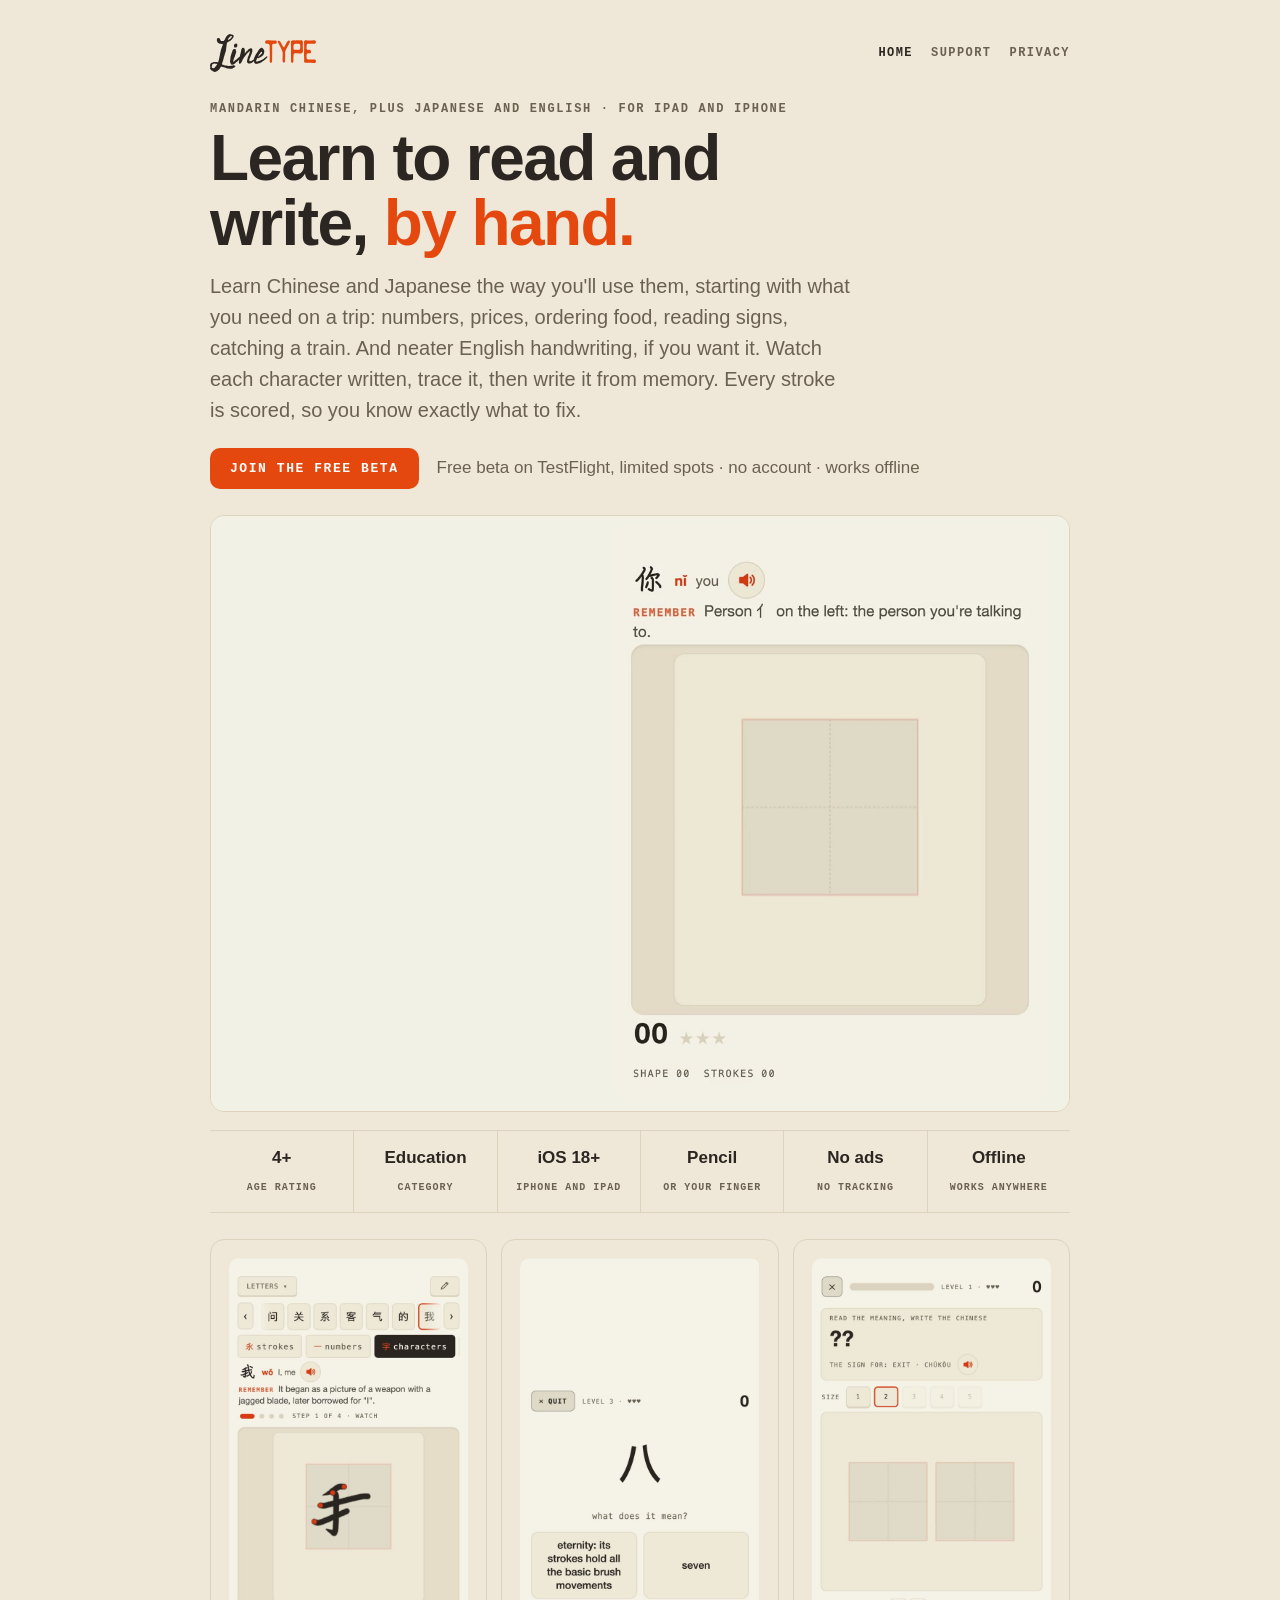
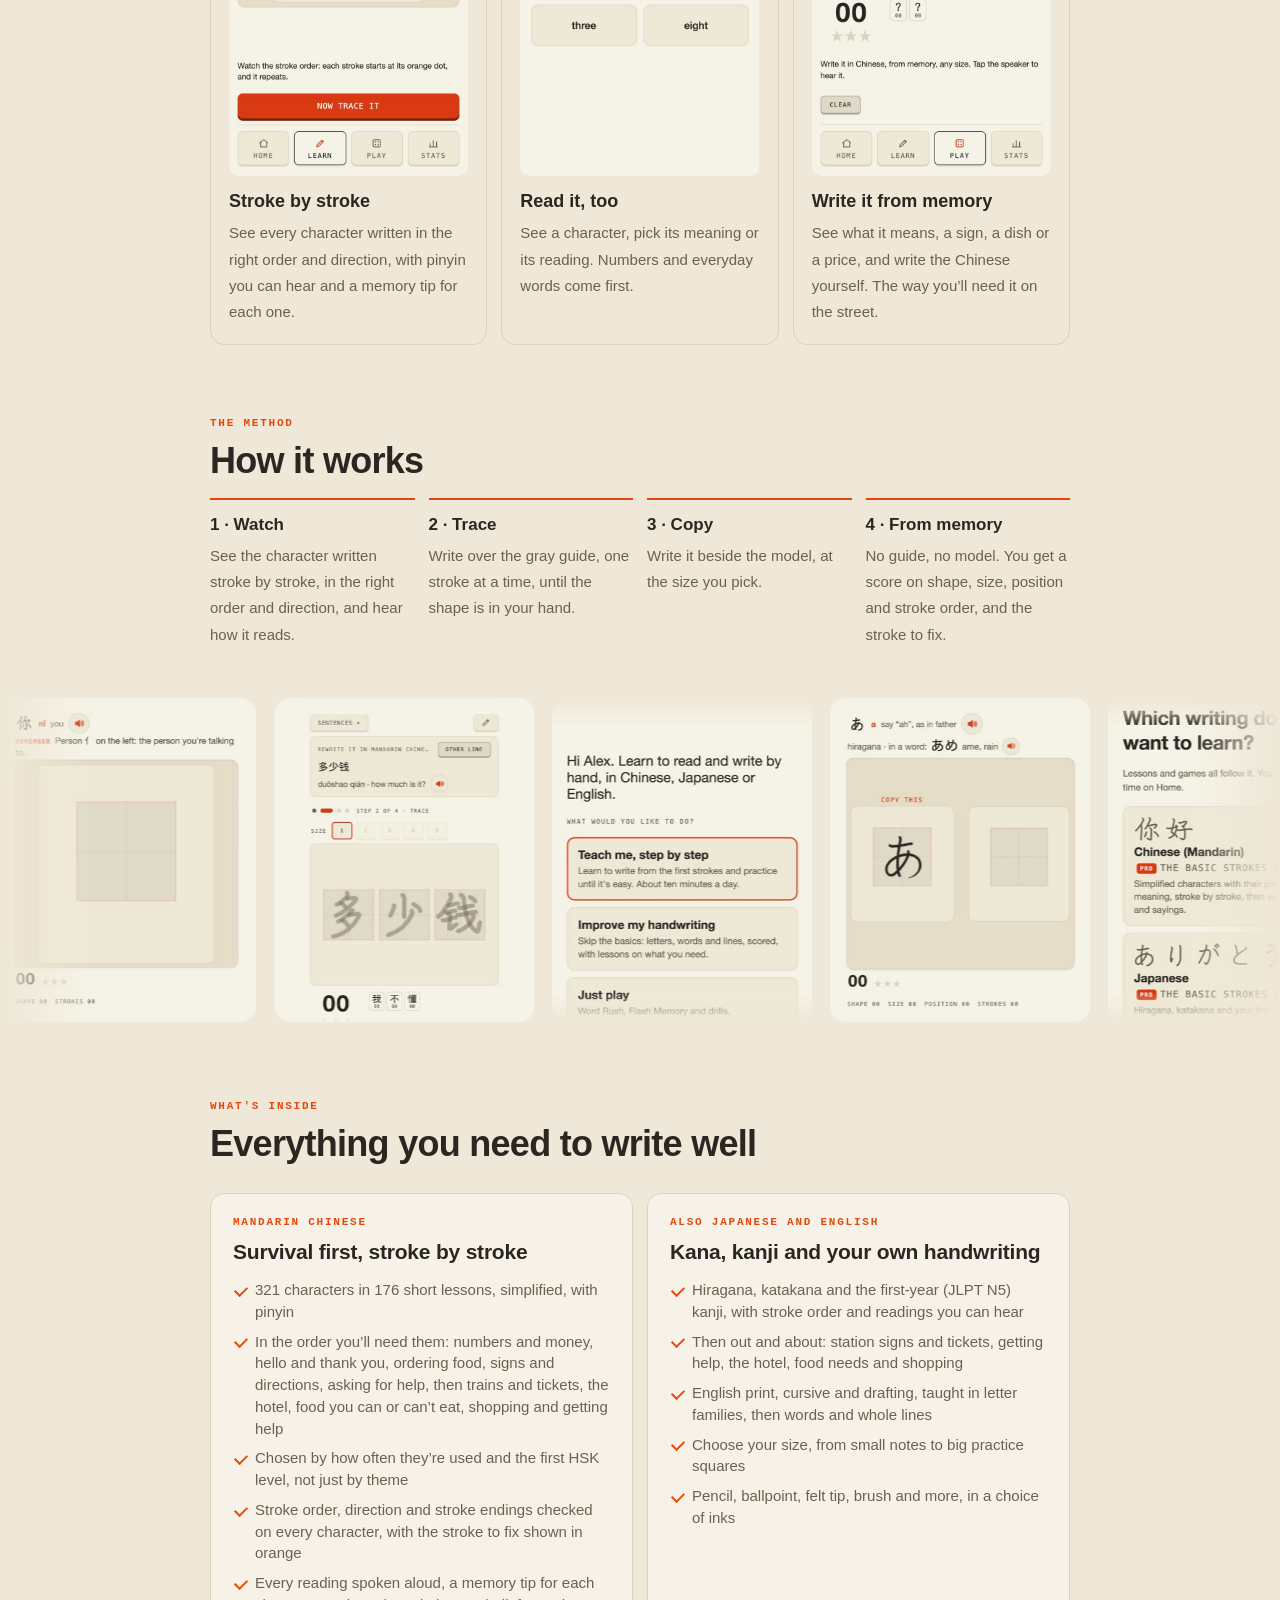
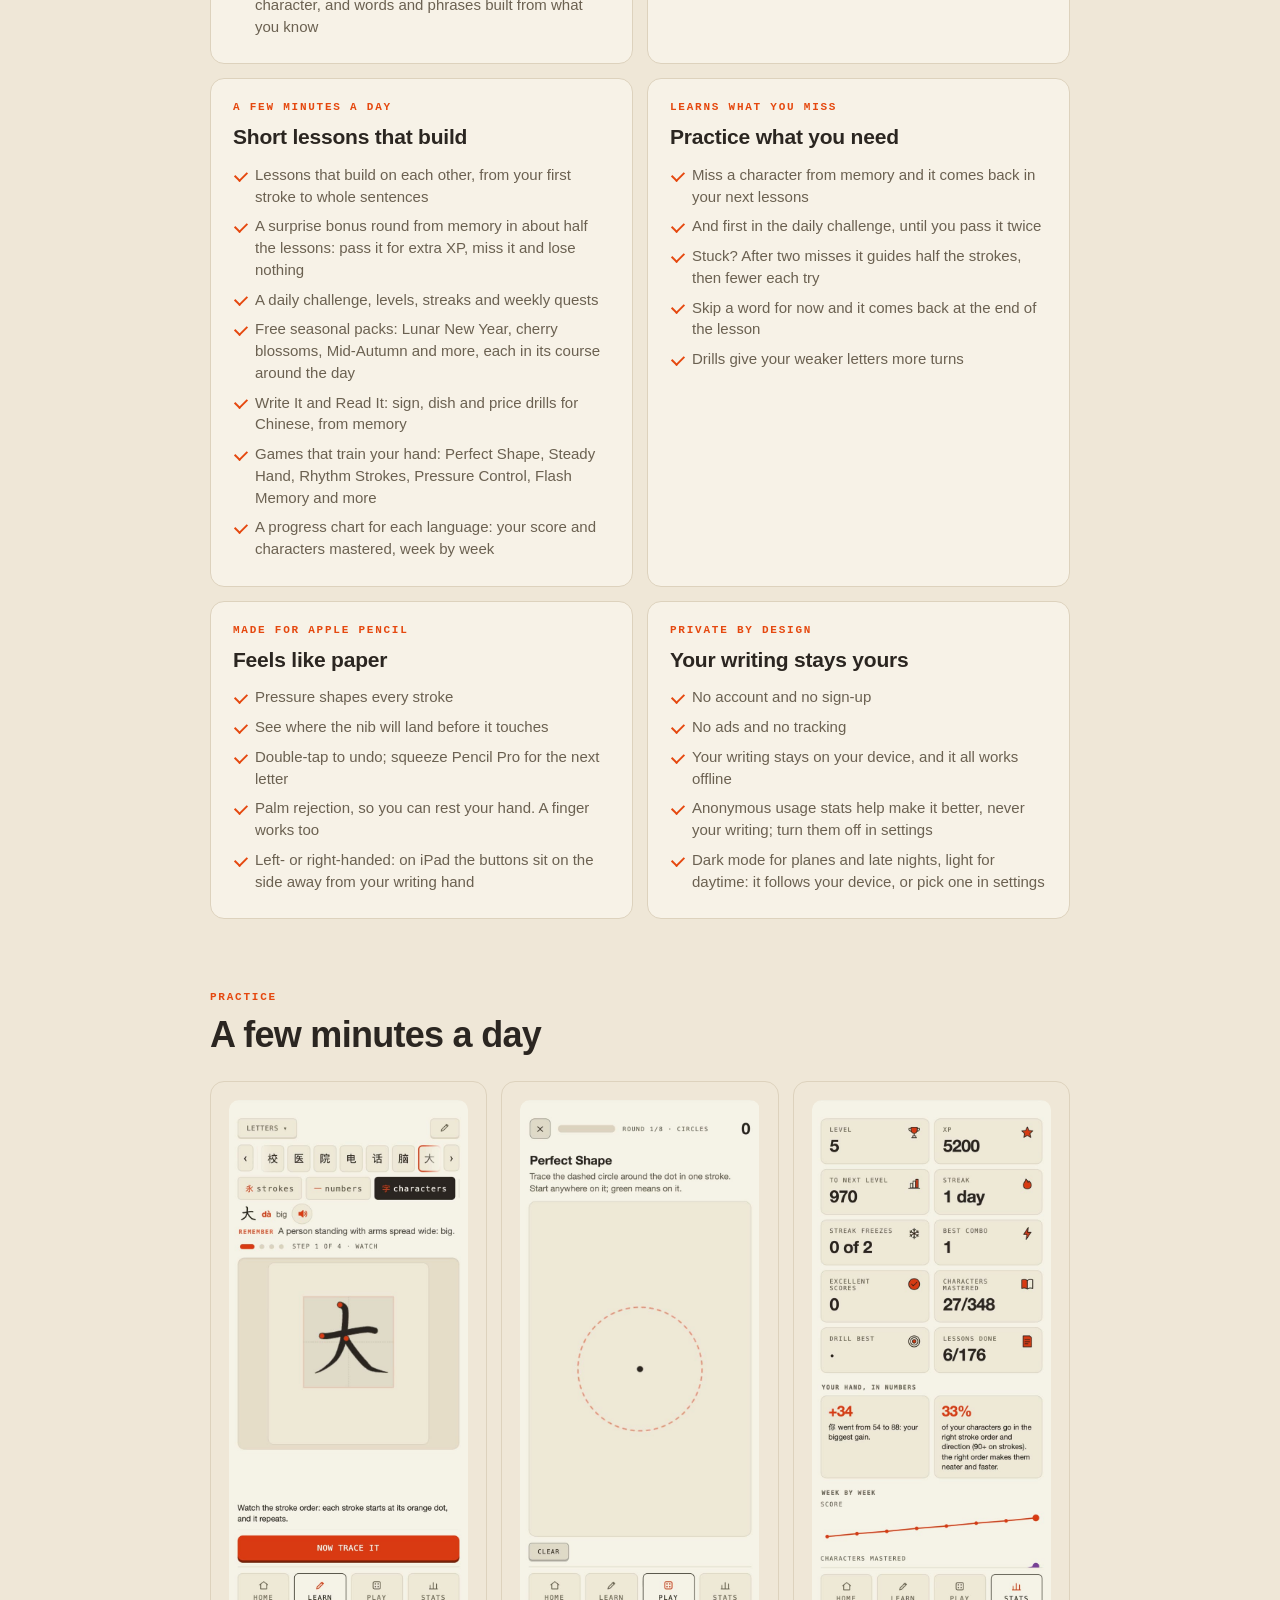
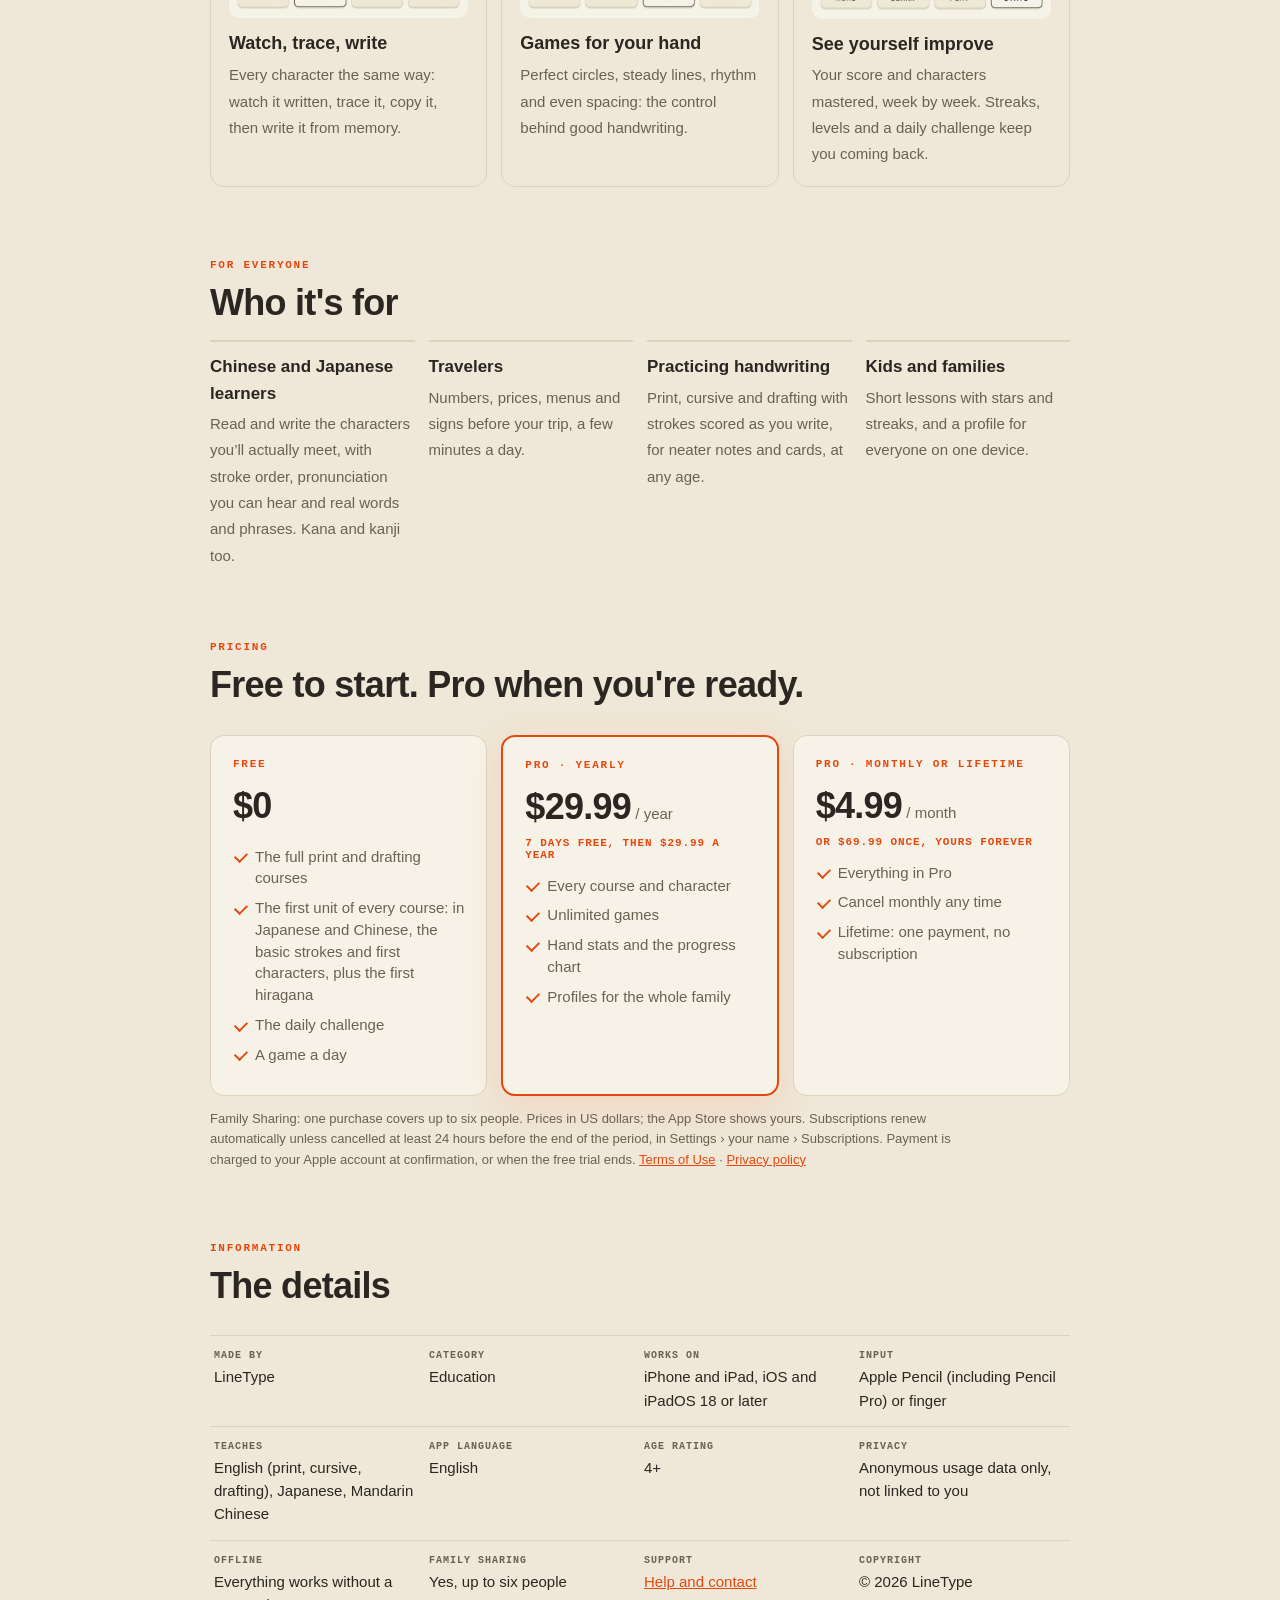
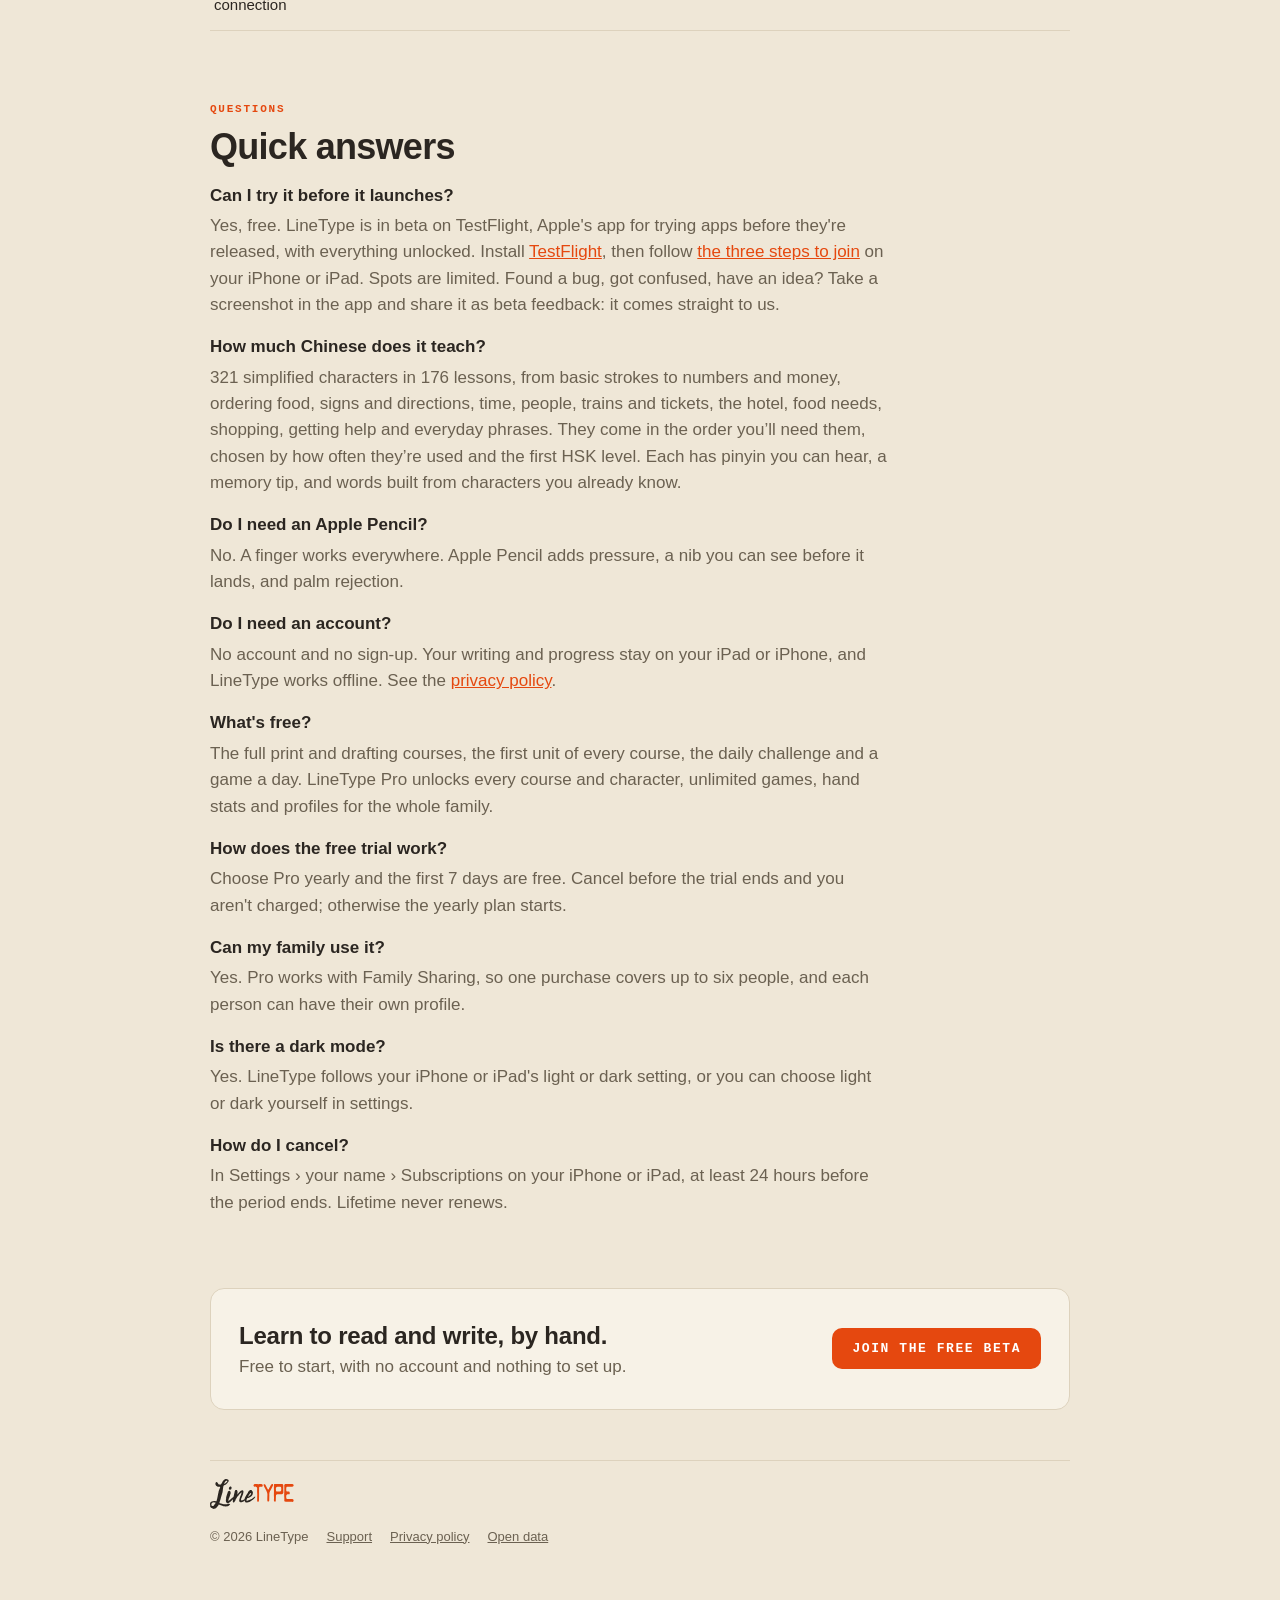
==== commit 5f1f8bb1: "LineType site" ====
--- a/index.html
+++ b/index.html
@@ -4,7 +4,7 @@
 <meta name="description" content="Learn to read and write Chinese and Japanese by hand on iPad and iPhone, starting with what you need on a trip: numbers, prices, ordering food, reading signs, trains (Chinese: 321 characters in 176 short lessons). English handwriting too. Watch each character written, trace it, write it from memory, and get scored on every stroke. Free to start, no account, works offline.">
 <meta property="og:title" content="LineType: learn to read and write, by hand"><meta property="og:description" content="Learn to read and write Chinese and Japanese, starting with what you need on a trip: numbers, prices, food, signs, trains. English handwriting too. For iPad and iPhone.">
 <meta property="og:image" content="img/og.jpg?v=dc76184d"><meta name="twitter:card" content="summary_large_image">
-<link rel="icon" href="img/icon.png?v=2"><link rel="apple-touch-icon" href="img/icon.png?v=2"><link rel="stylesheet" href="style.css?v=f8b2e4c2">
+<link rel="icon" href="img/icon.png?v=2"><link rel="apple-touch-icon" href="img/icon.png?v=2"><link rel="stylesheet" href="style.css?v=31b9ed3d">
 </head><body>
 <svg width="0" height="0" style="position:absolute" aria-hidden="true"><symbol id="mark" viewBox="-42 -915 3510 1250" data-cap="706">
 <path id="markHandPath" d="M-41.6 224.9Q-35.1 218.4 -37.7 215.15Q-40.300000000000004 211.9 -41.6 205.4Q-40.300000000000004 201.5 -37.050000000000004 201.5Q-33.800000000000004 201.5 -32.5 200.20000000000002Q-32.5 193.70000000000002 -35.1 187.20000000000002Q-37.7 180.70000000000002 -29.900000000000002 176.8Q-31.200000000000003 174.20000000000002 -32.5 171.60000000000002Q-33.800000000000004 169.0 -35.1 166.4Q-46.800000000000004 133.9 -37.050000000000004 97.5Q-27.3 61.1 -5.2 40.300000000000004Q1.3 33.800000000000004 12.350000000000001 32.5Q23.400000000000002 31.200000000000003 35.1 27.3Q41.6 24.7 47.45 20.8Q53.300000000000004 16.900000000000002 59.800000000000004 14.3Q67.60000000000001 11.700000000000001 83.2 9.1Q98.8 5.2 122.85 3.9000000000000004Q146.9 2.6 172.9 6.5Q185.9 9.1 198.25 13.0Q210.6 16.900000000000002 224.9 16.900000000000002Q231.4 -1.3 235.95 -20.15Q240.5 -39.0 247.0 -59.800000000000004Q252.20000000000002 -71.5 254.8 -85.80000000000001Q257.40000000000003 -100.10000000000001 260.0 -114.4Q269.1 -159.9 279.5 -207.35000000000002Q289.90000000000003 -254.8 297.7 -299.0Q300.3 -310.7 302.9 -321.75Q305.5 -332.8 306.8 -341.90000000000003Q309.40000000000003 -351.0 310.70000000000005 -357.5Q312.0 -364.0 314.6 -370.5Q315.90000000000003 -377.0 315.25 -382.85Q314.6 -388.7 317.2 -392.6Q318.5 -408.2 325.65 -421.85Q332.8 -435.5 335.40000000000003 -449.8Q340.6 -458.90000000000003 345.15 -472.55Q349.7 -486.2 354.90000000000003 -500.5Q361.40000000000003 -518.7 371.15000000000003 -537.55Q380.90000000000003 -556.4 379.6 -578.5Q378.3 -585.0 372.45000000000005 -587.6Q366.6 -590.2 358.15 -590.2Q349.7 -590.2 340.6 -589.55Q331.5 -588.9 326.3 -588.9Q315.90000000000003 -588.9 301.6 -591.5Q287.3 -594.1 276.90000000000003 -596.7Q269.1 -599.3000000000001 263.9 -603.2Q258.7 -607.1 250.9 -608.4Q226.20000000000002 -624.0 205.4 -647.4Q204.1 -650.0 203.45 -651.95Q202.8 -653.9 200.20000000000002 -656.5Q198.9 -659.1 197.60000000000002 -660.4000000000001Q196.3 -661.7 195.0 -664.3000000000001Q191.1 -669.5 189.8 -676.0Q188.5 -682.5 187.20000000000002 -689.0Q184.6 -700.7 182.0 -716.3000000000001Q184.6 -720.2 183.95 -724.1Q183.3 -728.0 184.6 -731.9Q184.6 -735.8000000000001 186.55 -739.7Q188.5 -743.6 189.8 -747.5Q193.70000000000002 -754.0 195.65 -762.45Q197.6 -770.9 202.8 -776.1Q205.4 -778.7 209.95 -780.6500000000001Q214.5 -782.6 219.70000000000002 -786.5Q239.20000000000002 -789.1 250.25 -779.35Q261.3 -769.6 275.6 -763.1Q279.5 -750.1 287.3 -742.95Q295.1 -735.8000000000001 297.7 -722.8000000000001Q300.3 -720.2 299.0 -716.95Q297.7 -713.7 300.3 -709.8000000000001Q304.2 -699.4 317.2 -693.55Q330.2 -687.7 347.75 -685.75Q365.3 -683.8000000000001 382.85 -683.8000000000001Q400.40000000000003 -683.8000000000001 412.1 -683.8000000000001Q418.6 -698.1 425.75 -707.2Q432.90000000000003 -716.3000000000001 439.40000000000003 -728.0Q444.6 -735.8000000000001 449.8 -743.6Q455.0 -751.4 458.90000000000003 -760.5Q461.5 -767.0 462.8 -772.2Q464.1 -777.4 468.0 -783.9Q475.8 -796.9 483.6 -807.3000000000001Q483.6 -815.1 489.45000000000005 -820.95Q495.3 -826.8000000000001 499.20000000000005 -833.3000000000001Q504.40000000000003 -846.3000000000001 509.6 -846.3000000000001Q510.90000000000003 -850.2 515.45 -854.75Q520.0 -859.3000000000001 522.6 -861.9Q525.2 -864.5 527.1500000000001 -867.75Q529.1 -871.0 531.7 -873.6Q539.5 -880.1 546.0 -885.3Q552.5 -890.5 559.0 -893.1Q570.7 -899.6 583.05 -906.75Q595.4 -913.9 607.1 -913.9Q621.4 -915.2 638.3 -910.6500000000001Q655.2 -906.1 666.9 -899.6Q690.3000000000001 -899.6 703.95 -893.1Q717.6 -886.6 728.0 -874.9Q734.5 -864.5 735.8 -849.55Q737.1 -834.6 730.6 -813.8000000000001Q728.0 -807.3000000000001 724.1 -802.75Q720.2 -798.2 717.6 -795.6Q716.3000000000001 -794.3000000000001 715.0 -786.5Q704.6 -778.7 698.75 -766.35Q692.9 -754.0 681.2 -747.5Q677.3000000000001 -741.0 674.0500000000001 -735.8Q670.8000000000001 -730.6 664.3000000000001 -728.0Q657.8000000000001 -717.6 648.7 -712.4000000000001Q639.6 -707.2 633.1 -698.1Q622.7 -692.9 615.55 -686.4Q608.4 -679.9 596.7 -677.3000000000001Q577.2 -665.6 553.8000000000001 -655.2Q551.2 -653.9 550.55 -653.25Q549.9 -652.6 547.3000000000001 -651.3000000000001Q533.0 -648.7 526.5 -634.4000000000001Q520.0 -620.1 513.5 -607.1Q512.2 -604.5 512.85 -600.6Q513.5 -596.7 513.5 -594.1Q512.2 -591.5 509.6 -583.7Q508.3 -577.2 508.3 -570.7Q508.3 -564.2 505.70000000000005 -557.7Q504.40000000000003 -551.2 503.1 -544.7Q501.8 -538.2 501.8 -531.7Q500.5 -520.0 499.20000000000005 -507.0Q497.90000000000003 -494.0 494.0 -479.7Q496.6 -466.7 491.4 -451.1Q486.2 -435.5 491.40000000000003 -425.1Q486.2 -408.2 484.25 -390.0Q482.3 -371.8 475.8 -356.2Q478.40000000000003 -353.6 476.45000000000005 -348.4Q474.5 -343.2 477.1 -340.6Q468.0 -327.6 464.75 -312.65Q461.5 -297.7 456.3 -283.40000000000003Q455.0 -275.6 451.75 -270.4Q448.5 -265.2 445.90000000000003 -261.3Q445.90000000000003 -254.8 446.55 -250.9Q447.2 -247.0 443.3 -245.70000000000002Q440.7 -222.3 434.2 -204.75Q427.7 -187.20000000000002 419.90000000000003 -165.1Q413.40000000000003 -146.9 410.15000000000003 -126.1Q406.90000000000003 -105.3 397.8 -83.2Q396.5 -62.400000000000006 388.05 -44.2Q379.6 -26.0 373.1 -5.2Q371.8 1.3 371.15 5.2Q370.5 9.1 367.90000000000003 14.3Q364.0 29.900000000000002 359.45000000000005 46.800000000000004Q354.90000000000003 63.7 349.7 81.9Q358.8 93.60000000000001 383.5 97.5Q397.8 102.7 421.2 109.2Q455.0 117.0 492.7 124.8Q530.4 132.6 566.8000000000001 135.20000000000002Q601.9 137.8 634.4 132.60000000000002Q666.9 127.4 698.1 122.2Q713.7 119.60000000000001 729.95 117.0Q746.2 114.4 765.7 117.0Q764.4 131.3 777.4 135.2Q790.4 139.1 804.7 144.3Q806.0 148.20000000000002 801.45 150.8Q796.9 153.4 791.7 153.4Q785.2 163.8 773.5 165.1Q773.5 167.70000000000002 772.85 169.0Q772.2 170.3 773.5 172.9Q759.2 188.5 739.7 196.3Q720.2 204.1 702.0 215.8Q681.2 219.70000000000002 659.1 225.55Q637.0 231.4 611.0 228.8Q579.8000000000001 228.8 547.3000000000001 223.60000000000002Q514.8000000000001 218.4 483.6 211.9Q490.1 208.0 497.25 211.9Q504.40000000000003 215.8 510.90000000000003 213.20000000000002Q509.6 208.0 505.05 207.35000000000002Q500.5 206.70000000000002 496.6 205.4Q483.6 200.20000000000002 469.3 196.3Q455.0 192.4 439.40000000000003 188.5Q408.2 180.70000000000002 378.95 170.3Q349.7 159.9 319.8 152.1Q318.5 158.6 323.70000000000005 158.6Q328.90000000000003 158.6 328.90000000000003 162.5Q325.0 158.6 317.2 158.6Q312.0 167.70000000000002 307.45000000000005 178.10000000000002Q302.90000000000003 188.5 295.1 195.0Q286.0 210.6 276.25 224.25Q266.5 237.9 256.1 249.60000000000002Q249.60000000000002 257.40000000000003 244.40000000000003 263.25Q239.20000000000002 269.1 230.1 271.7Q227.5 280.8 221.65 283.4Q215.8 286.0 209.3 289.90000000000003Q201.5 295.1 193.7 303.55Q185.9 312.0 179.4 314.6Q167.70000000000002 309.40000000000003 159.9 315.25Q152.1 321.1 143.0 327.6Q119.60000000000001 326.3 97.5 334.1Q94.9 332.8 94.9 326.3Q83.2 319.8 72.80000000000001 318.5Q62.400000000000006 317.2 52.0 312.0Q52.0 306.8 48.1 304.2Q41.6 299.0 34.45 297.05Q27.3 295.1 20.8 291.2Q18.2 282.1 7.8 279.5Q-2.6 276.90000000000003 -7.800000000000001 269.1Q-9.1 262.6 -11.7 257.40000000000003Q-14.3 252.20000000000002 -22.1 249.60000000000002Q-24.7 240.5 -29.9 235.95Q-35.1 231.4 -41.6 224.9ZM23.400000000000002 118.3Q20.8 124.80000000000001 20.8 133.25Q20.8 141.70000000000002 18.2 146.9Q16.900000000000002 149.5 14.950000000000001 150.8Q13.0 152.1 11.700000000000001 154.70000000000002Q11.700000000000001 165.1 18.2 175.5Q22.1 184.6 24.700000000000003 188.5Q27.3 192.4 36.4 197.6Q39.0 198.9 39.650000000000006 200.2Q40.300000000000004 201.5 42.9 202.8Q58.5 213.20000000000002 78.65 209.3Q98.8 205.4 109.2 198.9Q128.70000000000002 174.20000000000002 147.55 148.85000000000002Q166.4 123.5 184.6 100.10000000000001Q184.6 94.9 191.1 90.35Q197.6 85.8 196.3 79.3Q195.0 75.4 186.55 71.5Q178.1 67.60000000000001 171.6 66.3Q159.9 63.7 146.9 61.1Q133.9 58.5 122.2 58.5Q98.8 58.5 76.05 66.30000000000001Q53.300000000000004 74.10000000000001 37.7 79.3Q33.800000000000004 88.4 29.900000000000002 98.15Q26.0 107.9 23.400000000000002 118.3ZM553.8000000000001 -716.3000000000001Q564.2 -721.5 576.55 -727.35Q588.9 -733.2 599.3000000000001 -742.3000000000001Q600.6 -743.6 601.25 -744.9000000000001Q601.9 -746.2 603.2 -747.5Q607.1 -747.5 607.1 -747.5Q614.9 -751.4 622.05 -757.25Q629.2 -763.1 637.0 -768.3000000000001Q646.1 -776.1 653.25 -786.5Q660.4 -796.9 669.5 -804.7Q670.8000000000001 -809.9 673.4000000000001 -815.1Q676.0 -820.3000000000001 677.3 -825.5Q678.6 -830.7 678.6 -835.9000000000001Q678.6 -841.1 673.4 -846.3000000000001Q659.1 -848.9 648.05 -844.35Q637.0 -839.8000000000001 625.3000000000001 -837.2Q614.9 -826.8000000000001 605.8 -819.0Q596.7 -811.2 590.2 -798.2Q564.2 -774.8000000000001 553.8000000000001 -738.4Q551.2 -733.2 546.6500000000001 -726.7Q542.1 -720.2 547.3000000000001 -715.0Q549.9 -712.4 553.8000000000001 -716.3000000000001ZM804.7 -462.8Q798.2 -464.1 796.25 -469.95000000000005Q794.3 -475.8 787.8 -475.8Q783.9 -473.2 783.25 -468.65Q782.6 -464.1 780.0 -464.1Q777.4 -468.0 777.4 -471.9Q777.4 -475.8 774.8 -478.40000000000003Q770.9 -477.1 770.25 -474.5Q769.6 -471.90000000000003 767.0 -469.3Q767.0 -469.3 761.8 -469.3Q760.5 -477.1 757.25 -481.65Q754.0 -486.2 752.7 -496.6Q751.4 -504.40000000000003 748.15 -509.6Q744.9 -514.8000000000001 744.9 -522.6Q742.3 -544.7 755.3 -564.2Q768.3 -583.7 786.5 -592.8000000000001Q789.1 -592.8000000000001 789.1 -598.0Q799.5 -600.6 807.3 -601.25Q815.1 -601.9 822.9 -604.5Q830.7 -600.6 837.2 -596.7Q843.7 -592.8000000000001 850.2 -586.3000000000001Q856.7 -575.9 857.35 -554.45Q858.0 -533.0 852.8 -518.7Q850.2 -503.1 843.7 -491.40000000000003Q841.1 -487.5 833.95 -482.95000000000005Q826.8 -478.40000000000003 821.6 -475.8Q819.0 -475.8 816.4 -473.85Q813.8 -471.90000000000003 808.6 -470.6Q806.0 -470.6 806.65 -468.0Q807.3 -465.40000000000003 804.7 -462.8ZM760.5 -421.2H768.3Q774.8 -419.90000000000003 778.7 -419.25Q782.6 -418.6 787.8 -418.6Q791.7 -417.3 798.2 -410.8Q803.4 -405.6 804.05 -399.1Q804.7 -392.6 806.0 -384.8Q807.3 -380.90000000000003 807.3 -377.0Q807.3 -373.1 808.6 -370.5Q812.5 -366.6 812.5 -365.3Q821.6 -354.90000000000003 821.6 -332.8Q821.6 -328.90000000000003 821.6 -324.35Q821.6 -319.8 820.3 -317.2Q819.0 -315.90000000000003 819.0 -315.25Q819.0 -314.6 817.7 -313.3Q815.1 -310.7 815.1 -309.40000000000003Q815.1 -309.40000000000003 815.1 -306.8Q813.8 -306.8 813.8 -305.5V-301.6Q812.5 -301.6 812.5 -299.0Q809.9 -296.40000000000003 811.2 -296.40000000000003Q811.2 -293.8 809.9 -292.5Q808.6 -291.2 808.6 -289.90000000000003Q807.3 -288.6 807.95 -287.3Q808.6 -286.0 807.3 -284.7Q807.3 -279.5 805.3499999999999 -275.6Q803.4 -271.7 802.1 -266.5Q800.8 -263.90000000000003 800.8 -260.0Q798.2 -254.8 798.2 -253.5Q795.6 -249.60000000000002 794.95 -244.40000000000003Q794.3 -239.20000000000002 793.0 -232.70000000000002Q793.0 -228.8 791.7 -225.55Q790.4 -222.3 789.1 -219.70000000000002Q787.8 -217.1 787.15 -213.2Q786.5 -209.3 785.2 -206.70000000000002Q782.6 -192.4 778.05 -180.7Q773.5 -169.0 768.3 -157.3Q757.9 -135.20000000000002 750.0999999999999 -119.60000000000001Q742.3 -104.0 735.8 -78.0Q735.8 -75.4 735.15 -74.75Q734.5 -74.10000000000001 734.5 -71.5Q733.2 -68.9 733.85 -66.30000000000001Q734.5 -63.7 733.2 -61.1Q730.6 -46.800000000000004 722.1500000000001 -37.7Q713.7 -28.6 717.6 -11.700000000000001H726.7H735.8Q737.1 -11.700000000000001 739.7 -14.3Q748.8 -16.900000000000002 755.3 -21.450000000000003Q761.8 -26.0 768.3 -31.200000000000003Q772.2 -33.800000000000004 775.45 -37.7Q778.7 -41.6 781.3 -44.2Q791.7 -52.0 795.6 -55.9Q809.9 -67.60000000000001 820.3 -74.10000000000001Q830.7 -80.60000000000001 843.7 -94.9L850.2 -101.4Q855.4 -105.3 860.5999999999999 -109.85Q865.8 -114.4 872.3 -118.3Q878.8 -124.80000000000001 885.95 -130.0Q893.1 -135.20000000000002 900.9000000000001 -140.4Q906.1 -145.6 908.7 -146.9Q920.4000000000001 -154.70000000000002 929.5 -165.10000000000002Q938.6 -175.5 949.0 -184.6Q951.6 -185.9 953.55 -187.2Q955.5 -188.5 958.1 -188.5Q958.1 -188.5 962.0 -188.5Q968.5 -189.8 975.0 -193.05Q981.5 -196.3 990.6 -195.0Q990.6 -191.1 988.6500000000001 -188.5Q986.7 -185.9 989.3 -182.0Q980.2 -172.9 972.4000000000001 -161.20000000000002Q972.4000000000001 -159.9 971.75 -159.25Q971.1 -158.6 971.1 -157.3Q971.1 -154.70000000000002 972.4000000000001 -151.45000000000002Q973.7 -148.20000000000002 972.4000000000001 -144.3Q972.4000000000001 -145.6 969.8 -140.4Q967.2 -137.8 967.2 -136.5Q964.6 -131.3 962.0 -128.05Q959.4000000000001 -124.80000000000001 956.8 -119.60000000000001Q952.9000000000001 -113.10000000000001 951.6 -111.8Q945.1 -104.0 939.9000000000001 -95.55000000000001Q934.7 -87.10000000000001 928.2 -80.60000000000001Q925.6 -76.7 921.7 -73.45Q917.8 -70.2 915.2 -67.60000000000001Q903.5 -58.5 894.4000000000001 -46.800000000000004Q893.1 -45.5 893.1 -44.85Q893.1 -44.2 891.8 -42.9Q887.9000000000001 -39.0 883.35 -35.1Q878.8 -31.200000000000003 872.3 -28.6Q869.7 -23.400000000000002 867.1 -20.8L863.2 -16.900000000000002Q859.3 -13.0 854.1 -11.700000000000001Q851.5 -9.1 850.2 -8.45Q848.9 -7.800000000000001 846.3 -5.2Q842.4 -2.6 838.5 0.6500000000000001Q834.6 3.9000000000000004 830.7 7.800000000000001Q809.9 26.0 789.0999999999999 44.2Q768.3 62.400000000000006 743.6 78.0Q741.0 80.60000000000001 739.05 81.9Q737.1 83.2 735.8 84.5H729.3Q724.1 85.8 716.3 91.0Q713.7 91.0 713.7 92.3Q712.4 92.3 712.4 91.65Q712.4 91.0 709.8 91.0Q698.1 96.2 686.4 97.5H679.9Q669.5 96.2 663.0 89.7Q660.4 87.10000000000001 658.45 85.15Q656.5 83.2 653.9 80.60000000000001Q647.4 72.8 644.8 65.0Q643.5 63.7 643.5 62.400000000000006Q643.5 61.1 642.2 58.5Q639.6 50.7 633.75 44.2Q627.9 37.7 625.3 28.6Q622.7 24.7 622.7 19.5Q622.7 14.3 621.4 9.1Q620.1 3.9000000000000004 620.1 -1.2999999999999998Q620.1 -6.5 618.8 -11.700000000000001V-27.3Q620.1 -40.300000000000004 621.4000000000001 -52.650000000000006Q622.7 -65.0 625.3 -78.0Q627.9 -91.0 629.2 -102.7Q630.5 -114.4 630.5 -127.4Q630.5 -133.9 630.5 -140.4Q630.5 -146.9 631.8 -153.4Q635.7 -171.6 639.6 -187.85Q643.5 -204.1 648.7 -219.70000000000002Q651.3 -226.20000000000002 651.95 -230.75Q652.6 -235.3 655.2 -240.5Q657.8 -245.70000000000002 659.0999999999999 -250.90000000000003Q660.4 -256.1 661.7 -262.6Q661.7 -266.5 664.3 -274.3Q674.7 -300.3 684.45 -326.3Q694.2 -352.3 702.0 -380.90000000000003Q703.3 -382.2 703.3 -386.1L707.2 -390.0Q711.1 -393.90000000000003 714.35 -399.1Q717.6 -404.3 722.8 -406.90000000000003Q724.1 -408.2 725.4000000000001 -408.2Q726.7 -408.2 728.0 -409.5Q729.3 -410.8 729.3 -412.1H730.6H734.5Q737.1 -412.1 738.4 -413.40000000000003Q744.9 -416.0 749.45 -418.6Q754.0 -421.2 760.5 -421.2ZM626.6 28.6Q626.6 27.3 625.3 26.0Q625.3 29.900000000000002 626.6 28.6ZM1038.7 -460.2H1046.5Q1051.7 -458.90000000000003 1058.2 -458.90000000000003Q1060.8 -457.6 1064.05 -457.6Q1067.3 -457.6 1069.9 -456.3Q1071.2 -456.3 1075.1 -452.40000000000003Q1084.2 -448.5 1088.1 -439.40000000000003Q1090.7 -435.5 1093.3 -425.1Q1095.9 -422.5 1096.5500000000002 -418.6Q1097.2 -414.7 1099.8 -412.1Q1099.8 -409.5 1099.15 -408.20000000000005Q1098.5 -406.90000000000003 1099.8 -404.3Q1099.8 -401.7 1102.4 -399.1Q1103.7 -396.5 1103.7 -388.7Q1105.0 -382.2 1105.0 -367.90000000000003V-349.7V-340.6Q1103.7 -330.2 1103.0500000000002 -320.45Q1102.4 -310.7 1101.1 -300.3Q1101.1 -297.7 1100.4499999999998 -296.4Q1099.8 -295.1 1099.8 -292.5Q1098.5 -287.3 1099.15 -282.75Q1099.8 -278.2 1099.8 -274.3Q1105.0 -279.5 1108.25 -284.70000000000005Q1111.5 -289.90000000000003 1115.4 -295.1Q1119.3 -300.3 1123.85 -304.20000000000005Q1128.4 -308.1 1133.6 -313.3Q1138.8 -318.5 1142.05 -323.05Q1145.3 -327.6 1149.2 -334.1Q1151.8 -341.90000000000003 1162.2 -347.1Q1164.8 -348.40000000000003 1165.4499999999998 -349.05Q1166.1 -349.7 1168.7 -351.0Q1171.3 -353.6 1172.6 -356.2Q1185.6 -370.5 1197.9499999999998 -383.5Q1210.3 -396.5 1223.3 -409.5Q1225.9 -412.1 1229.15 -413.4Q1232.4 -414.7 1235.0 -417.3Q1237.6 -419.90000000000003 1240.85 -421.20000000000005Q1244.1 -422.5 1246.7 -425.1Q1257.1 -431.6 1270.75 -438.1Q1284.4 -444.6 1301.3 -445.90000000000003Q1319.5 -447.2 1332.5 -439.40000000000003Q1344.2 -435.5 1345.5 -423.8Q1345.5 -421.2 1344.85 -417.3Q1344.2 -413.40000000000003 1345.5 -410.8Q1345.5 -406.90000000000003 1346.8 -406.90000000000003Q1348.1 -404.3 1350.6999999999998 -402.35Q1353.3 -400.40000000000003 1353.3 -397.8Q1353.3 -392.6 1350.7 -387.40000000000003V-374.40000000000003Q1349.4 -344.5 1342.9 -317.2Q1341.6 -314.6 1341.6 -312.0Q1341.6 -309.40000000000003 1340.3 -306.8Q1340.3 -306.8 1337.7 -301.6Q1336.4 -299.0 1336.4 -296.4Q1336.4 -293.8 1335.1 -291.2Q1333.8 -288.6 1333.8 -284.7Q1333.8 -283.40000000000003 1333.15 -282.75Q1332.5 -282.1 1332.5 -280.8Q1331.2 -278.2 1331.2 -275.6Q1331.2 -273.0 1329.9 -270.40000000000003Q1328.6 -267.8 1327.9499999999998 -265.20000000000005Q1327.3 -262.6 1326.0 -260.0Q1323.4 -254.8 1318.2 -241.8Q1314.3 -232.70000000000002 1311.05 -223.60000000000002Q1307.8 -214.5 1303.9 -204.1Q1296.1 -184.6 1288.9499999999998 -165.75Q1281.8 -146.9 1272.7 -128.70000000000002H1271.4Q1266.2 -122.2 1264.9 -114.4Q1263.6 -110.5 1262.9499999999998 -105.95Q1262.3 -101.4 1261.0 -98.8Q1258.4 -96.2 1258.4 -93.60000000000001Q1255.8 -87.10000000000001 1255.15 -77.35000000000001Q1254.5 -67.60000000000001 1253.2 -57.2Q1253.2 -53.300000000000004 1251.9 -50.050000000000004Q1250.6 -46.800000000000004 1251.9 -42.9Q1251.9 -32.5 1259.7 -29.25Q1267.5 -26.0 1270.1 -19.5Q1289.6 -19.5 1304.55 -25.35Q1319.5 -31.200000000000003 1333.8 -37.7Q1340.3 -41.6 1343.55 -42.900000000000006Q1346.8 -44.2 1348.75 -44.85Q1350.7 -45.5 1352.65 -47.45Q1354.6 -49.4 1361.1 -54.6Q1367.6 -55.9 1369.55 -60.45Q1371.5 -65.0 1376.7 -67.60000000000001Q1378.0 -67.60000000000001 1380.6 -65.0Q1388.4 -68.9 1396.2 -72.15Q1404.0 -75.4 1410.5 -81.9Q1414.4 -84.5 1417.65 -87.1Q1420.9 -89.7 1424.8000000000002 -92.3Q1426.1 -94.9 1428.05 -94.9Q1430.0 -94.9 1432.6 -96.2Q1435.2 -97.5 1436.5 -98.80000000000001Q1437.8000000000002 -100.10000000000001 1440.4 -101.4Q1443.0 -102.7 1444.3 -102.7Q1445.6 -102.7 1448.2 -104.0Q1452.1 -106.60000000000001 1456.0 -109.85000000000001Q1459.9 -113.10000000000001 1465.1 -115.7H1470.3000000000002Q1472.9 -115.7 1474.2 -115.05000000000001Q1475.5 -114.4 1478.1 -115.7Q1478.1 -114.4 1478.75 -114.4Q1479.4 -114.4 1479.4 -113.10000000000001Q1479.4 -106.60000000000001 1476.8000000000002 -104.0Q1474.2 -101.4 1472.9 -96.2Q1466.4 -92.3 1461.2 -85.8Q1456.0 -79.3 1450.8000000000002 -72.8Q1449.5 -72.8 1449.5 -72.15Q1449.5 -71.5 1448.2 -71.5Q1448.2 -70.2 1448.85 -70.2Q1449.5 -70.2 1449.5 -68.9Q1444.3000000000002 -63.7 1433.9 -55.9Q1432.6 -54.6 1431.95 -53.3Q1431.3000000000002 -52.0 1430.0 -50.7Q1427.4 -48.1 1426.1000000000001 -47.45Q1424.8000000000002 -46.800000000000004 1422.2 -44.2Q1415.7 -40.300000000000004 1410.5 -36.400000000000006Q1405.3 -32.5 1400.1 -26.0Q1418.3000000000002 -35.1 1433.25 -47.45Q1448.2 -59.800000000000004 1462.5 -71.5Q1461.2 -68.9 1458.6 -66.95Q1456.0 -65.0 1456.0 -62.400000000000006Q1443.0 -52.0 1430.0 -42.900000000000006Q1417.0 -33.800000000000004 1402.7 -23.400000000000002Q1398.8 -20.8 1394.25 -17.55Q1389.7 -14.3 1385.8 -11.700000000000001Q1380.6 -9.1 1381.9 -6.5Q1371.5 7.800000000000001 1367.6 9.75Q1363.7 11.700000000000001 1349.4 22.1Q1342.9 24.7 1339.0 28.6Q1336.4 29.900000000000002 1332.5 33.800000000000004Q1331.2 33.800000000000004 1330.5500000000002 34.45Q1329.9 35.1 1328.6 35.1Q1327.3 35.1 1327.3 36.400000000000006Q1327.3 37.7 1326.0 37.7H1322.1Q1319.5 39.0 1311.7 41.6Q1302.6 44.2 1294.8 46.8Q1287.0 49.4 1277.9 52.0Q1262.3 55.9 1250.6 54.6Q1244.1 53.300000000000004 1236.9499999999998 52.650000000000006Q1229.8 52.0 1223.3 53.300000000000004Q1201.2 41.6 1186.9 29.900000000000002Q1185.6 27.3 1184.3 24.05Q1183.0 20.8 1183.0 18.2Q1181.7 15.600000000000001 1181.0500000000002 11.700000000000001Q1180.4 7.800000000000001 1179.1 5.2Q1176.5 -1.3 1175.2 -7.800000000000001Q1173.9 -14.3 1175.2 -22.1Q1175.2 -44.2 1182.35 -61.1Q1189.5 -78.0 1193.4 -97.5L1197.3 -124.80000000000001Q1199.9 -136.5 1204.45 -148.85000000000002Q1209.0 -161.20000000000002 1214.2 -171.6Q1222.0 -193.70000000000002 1231.75 -215.8Q1241.5 -237.9 1250.6 -260.0Q1254.5 -273.0 1257.1 -285.35Q1259.7 -297.7 1263.6 -309.40000000000003Q1267.5 -322.40000000000003 1272.05 -333.45000000000005Q1276.6 -344.5 1280.5 -356.2Q1271.4 -352.3 1263.6 -349.05Q1255.8 -345.8 1246.7 -343.2Q1238.9 -335.40000000000003 1232.4 -326.95000000000005Q1225.9 -318.5 1218.1 -312.0Q1214.2 -308.1 1210.3000000000002 -304.20000000000005Q1206.4 -300.3 1201.2 -297.7Q1193.4 -291.2 1184.95 -283.4Q1176.5 -275.6 1170.0 -267.8Q1163.5 -257.40000000000003 1157.0 -250.9Q1150.5 -241.8 1144.65 -232.7Q1138.8 -223.6 1132.3 -214.5Q1128.4 -213.20000000000002 1127.1 -209.3Q1125.8 -205.4 1123.2 -202.8H1121.9Q1111.5 -187.20000000000002 1099.8 -174.20000000000002Q1088.1 -161.20000000000002 1079.0 -144.3Q1079.0 -144.3 1076.4 -141.70000000000002H1075.1Q1072.5 -130.0 1067.3 -122.2L1055.6 -106.60000000000001L1054.3 -105.3Q1053.0 -104.0 1052.35 -102.7Q1051.7 -101.4 1050.4 -100.10000000000001Q1045.2 -91.0 1040.0 -82.55000000000001Q1034.8 -74.10000000000001 1028.3 -66.3Q1028.3 -57.2 1027.0 -53.300000000000004Q1024.4 -50.7 1024.4 -49.4Q1021.8000000000001 -44.2 1021.8000000000001 -44.2V-37.7Q1021.8000000000001 -36.4 1019.2 -33.800000000000004Q1008.8000000000001 -16.900000000000002 1003.6 0.0H1001.0H998.4V7.800000000000001Q998.4 7.800000000000001 995.8000000000001 10.4V18.2Q993.2 23.400000000000002 993.2 22.1Q991.9 19.5 992.55 18.200000000000003Q993.2 16.900000000000002 990.6 15.600000000000001Q989.3000000000001 16.900000000000002 989.95 18.85Q990.6 20.8 989.3000000000001 22.1Q989.3000000000001 23.400000000000002 988.6500000000001 22.75Q988.0 22.1 988.0 20.8Q989.3000000000001 24.7 987.35 26.0Q985.4 27.3 984.1 28.6Q984.1 29.900000000000002 985.4000000000001 29.25Q986.7 28.6 986.7 29.900000000000002L982.8000000000001 37.7Q982.8000000000001 35.1 983.45 33.150000000000006Q984.1 31.200000000000003 982.8000000000001 28.6Q978.9 28.6 978.9 32.5L977.6 31.200000000000003Q976.3000000000001 29.900000000000002 973.7 35.1Q972.4 39.0 971.75 44.2Q971.1 49.4 972.4 53.300000000000004Q969.8000000000001 52.0 969.1500000000001 52.650000000000006Q968.5 53.300000000000004 965.9 53.300000000000004Q964.6 53.300000000000004 964.6 52.0L963.3000000000001 50.7Q958.1 53.300000000000004 955.5 56.550000000000004Q952.9 59.800000000000004 949.0 62.400000000000006H947.7Q945.1 62.400000000000006 942.5 61.10000000000001Q939.9 59.800000000000004 938.6 62.400000000000006L930.8000000000001 58.5Q929.5 58.5 930.1500000000001 59.8Q930.8000000000001 61.1 929.5 61.1Q928.2 61.1 928.85 59.150000000000006Q929.5 57.2 928.2 57.2Q926.9 58.5 926.9 59.8Q926.9 61.1 925.6 62.400000000000006Q919.1 61.1 917.8 54.6Q916.5 48.1 912.6 45.5Q908.7 32.5 908.7 18.2V3.9000000000000004Q910.0 -11.700000000000001 912.6 -27.3Q915.2 -42.9 917.8000000000001 -57.2Q920.4 -71.5 923.0 -85.80000000000001Q925.6 -100.10000000000001 928.2 -114.4Q930.8000000000001 -124.80000000000001 933.4000000000001 -135.85000000000002Q936.0 -146.9 936.0 -158.6Q936.0 -163.8 938.6 -174.20000000000002Q947.7 -217.1 957.45 -258.7Q967.2 -300.3 977.6 -341.90000000000003Q978.9 -349.7 980.2 -356.85Q981.5 -364.0 982.8000000000001 -370.5Q985.4 -378.3 985.4 -386.1Q985.4 -393.90000000000003 988.0 -400.40000000000003Q989.3000000000001 -403.0 989.95 -406.9Q990.6 -410.8 993.2 -413.40000000000003Q994.5 -416.0 995.8 -419.25Q997.1 -422.5 998.4 -425.1Q1001.0 -431.6 1003.6 -437.45000000000005Q1006.2 -443.3 1008.8000000000001 -449.8Q1017.9 -452.40000000000003 1020.5 -455.0Q1023.1 -457.6 1024.4 -457.6Q1027.0 -458.90000000000003 1030.9 -458.90000000000003Q1034.8 -458.90000000000003 1038.7 -460.2ZM1556.1 -119.60000000000001Q1549.6 -123.5 1544.4 -122.2Q1541.8 -122.2 1539.1999999999998 -118.95Q1536.6 -115.7 1531.4 -120.9Q1530.1 -120.9 1531.4 -121.55000000000001Q1532.7 -122.2 1531.4 -123.5Q1528.8 -123.5 1524.9 -122.85Q1521.0 -122.2 1519.7 -123.5Q1509.3 -120.9 1506.6999999999998 -108.55000000000001Q1504.1 -96.2 1496.3 -89.7Q1493.7 -75.4 1489.15 -68.9Q1484.6 -62.400000000000006 1480.7 -48.1Q1476.8 -37.7 1474.85 -35.75Q1472.9 -33.800000000000004 1474.2 -23.400000000000002Q1474.2 -14.3 1481.35 -14.3Q1488.5 -14.3 1496.3 -11.700000000000001Q1498.9 -10.4 1503.45 -11.7Q1508.0 -13.0 1513.2 -11.700000000000001Q1527.5 -14.3 1540.5 -19.5Q1553.5 -24.7 1565.2 -27.3Q1596.4 -35.1 1618.5 -46.8Q1640.6 -58.5 1669.2 -68.9Q1674.4 -70.2 1686.1 -78.0Q1697.8 -85.8 1711.4499999999998 -94.25Q1725.1 -102.7 1736.15 -111.15Q1747.2 -119.60000000000001 1749.8 -122.2L1786.2 -149.5Q1796.6 -156.0 1806.35 -164.45Q1816.1 -172.9 1826.5 -183.3Q1826.5 -187.20000000000002 1831.7 -182.0V-179.4Q1836.9 -178.1 1843.4 -178.1Q1847.3 -171.6 1843.4 -174.2Q1839.5 -176.8 1844.7 -179.4Q1843.4 -176.8 1846.0 -175.5Q1848.6 -174.20000000000002 1847.3 -172.9Q1843.4 -169.0 1845.35 -167.05Q1847.3 -165.1 1848.6 -161.20000000000002Q1836.9 -146.9 1827.15 -135.2Q1817.4 -123.5 1807.0 -109.2Q1801.8 -102.7 1797.25 -100.75Q1792.7 -98.8 1788.8 -94.9Q1777.1 -76.7 1766.05 -70.2Q1755.0 -63.7 1740.7 -48.1Q1735.5 -44.2 1721.85 -35.1Q1708.2 -26.0 1693.9 -15.6Q1679.6 -5.2 1666.6 3.9Q1653.6 13.0 1649.7 15.600000000000001Q1631.5 24.7 1615.25 31.85Q1599.0 39.0 1579.5 46.800000000000004Q1571.7 46.800000000000004 1563.9 49.400000000000006Q1556.1 52.0 1547.0 55.9Q1540.5 54.6 1539.2 55.9Q1536.6 54.6 1532.7 57.2Q1530.1 59.800000000000004 1524.9 59.800000000000004Q1519.7 59.800000000000004 1517.1 59.800000000000004Q1502.8 58.5 1494.35 64.35Q1485.9 70.2 1471.6 66.3Q1465.1 67.60000000000001 1457.9499999999998 63.050000000000004Q1450.8 58.5 1441.7 61.1Q1441.7 58.5 1443.0 58.5Q1444.3 58.5 1444.3 55.9Q1441.7 57.2 1439.1 55.25Q1436.5 53.300000000000004 1433.9 55.9Q1431.3 53.300000000000004 1433.25 52.650000000000006Q1435.2 52.0 1435.2 49.4Q1420.9 39.0 1414.4 24.7Q1407.9 10.4 1401.4 -6.5Q1401.4 -18.2 1400.1 -22.1Q1398.8 -26.0 1398.15 -29.900000000000002Q1397.5 -33.800000000000004 1396.85 -39.650000000000006Q1396.2 -45.5 1396.2 -59.800000000000004Q1398.8 -83.2 1404.0 -100.75Q1409.2 -118.3 1415.7 -140.4Q1420.9 -148.20000000000002 1424.15 -156.65Q1427.4 -165.1 1433.9 -171.6Q1454.7 -222.3 1481.35 -263.9Q1508.0 -305.5 1537.9 -345.8Q1544.4 -365.3 1552.85 -378.95000000000005Q1561.3 -392.6 1571.7 -405.6Q1580.8 -414.7 1588.6 -423.15Q1596.4 -431.6 1606.8 -438.1Q1606.8 -440.7 1605.5 -442.0Q1613.3 -444.6 1619.15 -447.20000000000005Q1625.0 -449.8 1627.6 -455.0Q1636.7 -458.90000000000003 1647.1 -458.90000000000003Q1656.2 -461.5 1662.7 -459.55Q1669.2 -457.6 1678.3 -456.3Q1678.3 -455.0 1680.9 -452.40000000000003Q1684.8 -452.40000000000003 1687.4 -449.8Q1693.9 -448.5 1697.8000000000002 -442.0Q1701.7 -435.5 1709.5 -430.3Q1709.5 -427.7 1710.8 -427.7Q1712.1 -427.7 1709.5 -423.8Q1717.3 -414.7 1723.8 -402.35Q1730.3 -390.0 1738.1 -383.5Q1740.7 -374.40000000000003 1742.65 -365.95000000000005Q1744.6 -357.5 1743.3 -349.7Q1748.5 -336.7 1744.6 -328.90000000000003Q1742.0 -326.3 1742.65 -321.75Q1743.3 -317.2 1740.7 -313.3Q1738.1 -301.6 1736.8 -291.20000000000005Q1735.5 -280.8 1732.9 -274.3L1730.3 -267.8Q1725.1 -258.7 1722.5 -251.55Q1719.9 -244.4 1713.4 -234.0Q1705.6 -221.0 1693.9 -210.60000000000002Q1682.2 -200.20000000000002 1674.4 -192.4Q1669.2 -185.9 1667.25 -183.95Q1665.3 -182.0 1658.8 -182.0Q1653.6 -176.8 1650.35 -173.55Q1647.1 -170.3 1641.9 -167.70000000000002Q1635.4 -167.70000000000002 1631.5 -161.20000000000002Q1627.6 -154.70000000000002 1621.1 -152.1Q1618.5 -153.4 1617.2 -154.70000000000002Q1612.0 -152.1 1609.4 -150.8Q1606.8 -149.5 1600.3 -146.9Q1599.0 -146.9 1596.4 -145.6Q1587.3 -143.0 1582.75 -137.15Q1578.2 -131.3 1571.7 -130.0Q1571.7 -131.3 1570.4 -130.0ZM1661.4 -341.90000000000003 1665.3 -340.6Q1651.0 -335.40000000000003 1640.6 -326.3Q1630.2 -317.2 1622.4 -308.1Q1622.4 -306.8 1618.5 -304.20000000000005Q1614.6 -301.6 1614.6 -299.0Q1601.6 -282.1 1594.4499999999998 -264.55Q1587.3 -247.0 1570.4 -236.6Q1567.8 -228.8 1562.6 -219.05Q1557.4 -209.3 1554.8 -200.20000000000002Q1544.4 -166.4 1537.25 -159.25Q1530.1 -152.1 1527.5 -145.6Q1548.3 -165.1 1567.8 -185.9Q1579.5 -193.70000000000002 1589.9 -204.10000000000002Q1600.3 -214.5 1612.0 -228.8Q1618.5 -231.4 1625.65 -237.25Q1632.8 -243.1 1638.0 -248.3Q1640.6 -250.9 1643.1999999999998 -254.8Q1645.8 -258.7 1649.7 -263.90000000000003Q1652.3 -270.40000000000003 1656.85 -272.35Q1661.4 -274.3 1661.4 -278.2Q1664.0 -284.7 1667.9 -291.85Q1671.8 -299.0 1674.4 -306.8Q1673.1 -305.5 1671.15 -311.35Q1669.2 -317.2 1667.25 -323.7Q1665.3 -330.2 1664.0 -336.05Q1662.7 -341.90000000000003 1661.4 -341.90000000000003Z"/>
@@ -15,7 +15,7 @@
   <span class="tag">Mandarin Chinese, plus Japanese and English · for iPad and iPhone</span>
   <h1>Learn to read and write, <em>by hand.</em></h1>
   <p class="lede">Learn Chinese and Japanese the way you'll use them, starting with what you need on a trip: numbers, prices, ordering food, reading signs, catching a train. And neater English handwriting, if you want it. Watch each character written, trace it, then write it from memory. Every stroke is scored, so you know exactly what to fix.</p>
-  <div class="hero-actions"><a class="btn soon">Coming soon to the App Store</a><span class="lbl facts">Free to start · no account · works offline</span></div>
+  <div class="hero-actions"><a class="btn" href="beta.html">Join the free beta</a><span class="lbl facts">Free beta on TestFlight, limited spots · no account · works offline</span></div>
   <video id="heroVid" class="hero" data-n="hero" autoplay muted loop playsinline aria-label="LineType in action: writing Chinese characters, stroke order, asking the price, the Write It and Read It games, a progress chart, then Japanese and English"></video>
   <script>if (matchMedia('(max-width:599px)').matches) document.getElementById('heroVid').dataset.n = 'hero-tall';   // phones: the upright version; tablets and an unfolded iPhone Duo: the wide one</script>
   <ul class="facts-row">
@@ -40,7 +40,7 @@
   <div class="features">
     <div class="feature"><span class="kicker">Mandarin Chinese</span><h3>Survival first, stroke by stroke</h3><ul class="ticks"><li>321 characters in 176 short lessons, simplified, with pinyin</li><li>In the order you&rsquo;ll need them: numbers and money, hello and thank you, ordering food, signs and directions, asking for help, then trains and tickets, the hotel, food you can or can&rsquo;t eat, shopping and getting help</li><li>Chosen by how often they&rsquo;re used and the first HSK level, not just by theme</li><li>Stroke order, direction and stroke endings checked on every character, with the stroke to fix shown in orange</li><li>Every reading spoken aloud, a memory tip for each character, and words and phrases built from what you know</li></ul></div>
     <div class="feature"><span class="kicker">Also Japanese and English</span><h3>Kana, kanji and your own handwriting</h3><ul class="ticks"><li>Hiragana, katakana and the first-year (JLPT N5) kanji, with stroke order and readings you can hear</li><li>Then out and about: station signs and tickets, getting help, the hotel, food needs and shopping</li><li>English print, cursive and drafting, taught in letter families, then words and whole lines</li><li>Choose your size, from small notes to big practice squares</li><li>Pencil, ballpoint, felt tip, brush and more, in a choice of inks</li></ul></div>
-    <div class="feature"><span class="kicker">A few minutes a day</span><h3>Short lessons that build</h3><ul class="ticks"><li>Lessons that build on each other, from your first stroke to whole sentences</li><li>A surprise bonus round from memory in about half the lessons: pass it for extra XP, miss it and lose nothing</li><li>A daily challenge, levels, streaks and weekly quests</li><li>Free seasonal packs: Lunar New Year, cherry blossoms, Mid-Autumn and more, each in its course around the day</li><li>Write It and Read It: sign, dish and price drills for Chinese, from memory</li><li>Games that train your hand: Perfect Shape, Steady Hand, Rhythm Strokes, Word Rush, Flash Memory and more</li><li>A progress chart for each language: your score and characters mastered, week by week</li></ul></div>
+    <div class="feature"><span class="kicker">A few minutes a day</span><h3>Short lessons that build</h3><ul class="ticks"><li>Lessons that build on each other, from your first stroke to whole sentences</li><li>A surprise bonus round from memory in about half the lessons: pass it for extra XP, miss it and lose nothing</li><li>A daily challenge, levels, streaks and weekly quests</li><li>Free seasonal packs: Lunar New Year, cherry blossoms, Mid-Autumn and more, each in its course around the day</li><li>Write It and Read It: sign, dish and price drills for Chinese, from memory</li><li>Games that train your hand: Perfect Shape, Steady Hand, Rhythm Strokes, Pressure Control, Flash Memory and more</li><li>A progress chart for each language: your score and characters mastered, week by week</li></ul></div>
     <div class="feature"><span class="kicker">Learns what you miss</span><h3>Practice what you need</h3><ul class="ticks"><li>Miss a character from memory and it comes back in your next lessons</li><li>And first in the daily challenge, until you pass it twice</li><li>Stuck? After two misses it guides half the strokes, then fewer each try</li><li>Skip a word for now and it comes back at the end of the lesson</li><li>Drills give your weaker letters more turns</li></ul></div>
     <div class="feature"><span class="kicker">Made for Apple Pencil</span><h3>Feels like paper</h3><ul class="ticks"><li>Pressure shapes every stroke</li><li>See where the nib will land before it touches</li><li>Double-tap to undo; squeeze Pencil Pro for the next letter</li><li>Palm rejection, so you can rest your hand. A finger works too</li><li>Left- or right-handed: on iPad the buttons sit on the side away from your writing hand</li></ul></div>
     <div class="feature"><span class="kicker">Private by design</span><h3>Your writing stays yours</h3><ul class="ticks"><li>No account and no sign-up</li><li>No ads and no tracking</li><li>Your writing stays on your device, and it all works offline</li><li>Anonymous usage stats help make it better, never your writing; turn them off in settings</li><li>Dark mode for planes and late nights, light for daytime: it follows your device, or pick one in settings</li></ul></div>
@@ -79,6 +79,7 @@
   <span class="kicker">Questions</span>
   <h2>Quick answers</h2>
   <dl class="faq">
+    <dt>Can I try it before it launches?</dt><dd>Yes, free. LineType is in beta on TestFlight, Apple's app for trying apps before they're released, with everything unlocked. Install <a href="https://apps.apple.com/app/testflight/id899247664">TestFlight</a>, then follow <a href="beta.html">the three steps to join</a> on your iPhone or iPad. Spots are limited. Found a bug, got confused, have an idea? Take a screenshot in the app and share it as beta feedback: it comes straight to us.</dd>
     <dt>How much Chinese does it teach?</dt><dd>321 simplified characters in 176 lessons, from basic strokes to numbers and money, ordering food, signs and directions, time, people, trains and tickets, the hotel, food needs, shopping, getting help and everyday phrases. They come in the order you&rsquo;ll need them, chosen by how often they&rsquo;re used and the first HSK level. Each has pinyin you can hear, a memory tip, and words built from characters you already know.</dd>
     <dt>Do I need an Apple Pencil?</dt><dd>No. A finger works everywhere. Apple Pencil adds pressure, a nib you can see before it lands, and palm rejection.</dd>
     <dt>Do I need an account?</dt><dd>No account and no sign-up. Your writing and progress stay on your iPad or iPhone, and LineType works offline. See the <a href="privacy.html">privacy policy</a>.</dd>
@@ -88,11 +89,11 @@
     <dt>Is there a dark mode?</dt><dd>Yes. LineType follows your iPhone or iPad's light or dark setting, or you can choose light or dark yourself in settings.</dd>
     <dt>How do I cancel?</dt><dd>In Settings › your name › Subscriptions on your iPhone or iPad, at least 24 hours before the period ends. Lifetime never renews.</dd>
   </dl>
-  <div class="cta"><div><b>Learn to read and write, by hand.</b><span>Free to start, with no account and nothing to set up.</span></div> <a class="btn soon">Coming soon to the App Store</a></div>
-  <footer><a href="./" class="foot-mark" aria-label="LineType"><svg class="mark" viewBox="0 0 3510 1250" aria-hidden="true"><use href="#mark"/></svg></a><span>© 2026 LineType</span><a href="support.html">Support</a><a href="privacy.html">Privacy policy</a></footer>
+  <div class="cta"><div><b>Learn to read and write, by hand.</b><span>Free to start, with no account and nothing to set up.</span></div> <a class="btn" href="beta.html">Join the free beta</a></div>
+  <footer><a href="./" class="foot-mark" aria-label="LineType"><svg class="mark" viewBox="0 0 3510 1250" aria-hidden="true"><use href="#mark"/></svg></a><span>© 2026 LineType</span><a href="support.html">Support</a><a href="privacy.html">Privacy policy</a><a href="data.html">Open data</a></footer>
 </div>
 <script>{   // every clip in the reader's theme (light clips on a light page), swapped live if the theme changes; the build fills in VID with each file's hash
-  const VID = {"vid/s-steady-light.mp4": "f9d5ec19", "vid/hero-tall-light.jpg": "137edfb2", "vid/stroke-light.mp4": "3c02abbf", "vid/hero-tall.mp4": "b141566e", "vid/s-japanese-light.jpg": "e3b79bff", "vid/s-price-light.jpg": "11c2caf2", "vid/s-chinese.jpg": "9dedef69", "vid/progress-light.jpg": "695b49b1", "vid/s-price.mp4": "834d6e43", "vid/s-style-light.jpg": "c5a6267a", "vid/s-progress.jpg": "993a7426", "vid/progress.jpg": "37be8dab", "vid/s-goal.jpg": "68c61717", "vid/hero.jpg": "68c1d61d", "vid/stroke.jpg": "f68917cc", "vid/s-chinese-light.mp4": "f789f537", "vid/s-progress-light.jpg": "42ce7b1f", "vid/s-goal-light.mp4": "839eccae", "vid/s-steady.mp4": "59977081", "vid/readit.jpg": "3b07d0d1", "vid/method-light.jpg": "79fa6bfc", "vid/readit-light.mp4": "452c0500", "vid/hero-light.mp4": "85933785", "vid/writeit.jpg": "40c8e5af", "vid/s-japanese.jpg": "3b34bf0d", "vid/writeit-light.jpg": "9c7b5464", "vid/method.jpg": "b22aec95", "vid/shape-light.jpg": "e7f7dea6", "vid/s-style.mp4": "fcef5cfe", "vid/s-cursive.mp4": "df4c1aa0", "vid/s-cursive-light.mp4": "326a2709", "vid/shape.jpg": "fa28b41a", "vid/readit-light.jpg": "28f114c6", "vid/writeit.mp4": "54c67aad", "vid/hero-light.jpg": "d31b4d96", "vid/writeit-light.mp4": "47a77b11", "vid/s-japanese.mp4": "9c9dcd97", "vid/s-progress-light.mp4": "033c10e4", "vid/s-goal-light.jpg": "432f1437", "vid/s-steady.jpg": "86757d12", "vid/readit.mp4": "eae63533", "vid/method-light.mp4": "4b258c4f", "vid/shape-light.mp4": "985b886b", "vid/shape.mp4": "82295e8c", "vid/s-cursive-light.jpg": "c34911d1", "vid/s-cursive.jpg": "768bb5e6", "vid/s-style.jpg": "214a1a23", "vid/method.mp4": "965abcca", "vid/progress-light.mp4": "e9cd7817", "vid/progress.mp4": "0572ebef", "vid/s-progress.mp4": "66992cf9", "vid/s-style-light.mp4": "a027ae83", "vid/s-price.jpg": "f7fd9fe9", "vid/s-steady-light.jpg": "b5d1aac3", "vid/hero-tall-light.mp4": "ab12932e", "vid/s-japanese-light.mp4": "42dd74e2", "vid/s-price-light.mp4": "29a54eaf", "vid/s-chinese.mp4": "c2b6073e", "vid/stroke-light.jpg": "5aabfe50", "vid/hero-tall.jpg": "bc1c1f30", "vid/s-chinese-light.jpg": "176ece98", "vid/s-goal.mp4": "c41110d0", "vid/hero.mp4": "5df23621", "vid/stroke.mp4": "d20dd2f2", "img/w-first.jpg": "b0239bbd", "img/icon.png": "2cff3589", "img/w-first-light.jpg": "514b9510", "img/og.jpg": "dc76184d"}, dark = matchMedia('(prefers-color-scheme: dark)'), url = f => `${f}?v=${VID[f] || ''}`;
+  const VID = {"vid/s-steady-light.mp4": "f9d5ec19", "vid/hero-tall-light.jpg": "137edfb2", "vid/stroke-light.mp4": "3c02abbf", "vid/hero-tall.mp4": "b141566e", "vid/s-japanese-light.jpg": "e3b79bff", "vid/s-price-light.jpg": "11c2caf2", "vid/s-chinese.jpg": "9dedef69", "vid/progress-light.jpg": "695b49b1", "vid/s-price.mp4": "834d6e43", "vid/s-style-light.jpg": "c5a6267a", "vid/s-progress.jpg": "993a7426", "vid/progress.jpg": "37be8dab", "vid/s-goal.jpg": "68c61717", "vid/hero.jpg": "68c1d61d", "vid/stroke.jpg": "f68917cc", "vid/s-chinese-light.mp4": "f789f537", "vid/s-progress-light.jpg": "42ce7b1f", "vid/s-goal-light.mp4": "839eccae", "vid/s-steady.mp4": "59977081", "vid/readit.jpg": "3b07d0d1", "vid/method-light.jpg": "79fa6bfc", "vid/readit-light.mp4": "452c0500", "vid/hero-light.mp4": "85933785", "vid/writeit.jpg": "40c8e5af", "vid/s-japanese.jpg": "3b34bf0d", "vid/writeit-light.jpg": "9c7b5464", "vid/method.jpg": "b22aec95", "vid/shape-light.jpg": "e7f7dea6", "vid/s-style.mp4": "fcef5cfe", "vid/s-cursive.mp4": "df4c1aa0", "vid/s-cursive-light.mp4": "326a2709", "vid/shape.jpg": "fa28b41a", "vid/readit-light.jpg": "28f114c6", "vid/writeit.mp4": "54c67aad", "vid/hero-light.jpg": "d31b4d96", "vid/writeit-light.mp4": "47a77b11", "vid/s-japanese.mp4": "9c9dcd97", "vid/s-progress-light.mp4": "033c10e4", "vid/s-goal-light.jpg": "432f1437", "vid/s-steady.jpg": "86757d12", "vid/readit.mp4": "eae63533", "vid/method-light.mp4": "4b258c4f", "vid/shape-light.mp4": "985b886b", "vid/shape.mp4": "82295e8c", "vid/s-cursive-light.jpg": "c34911d1", "vid/s-cursive.jpg": "768bb5e6", "vid/s-style.jpg": "214a1a23", "vid/method.mp4": "965abcca", "vid/progress-light.mp4": "e9cd7817", "vid/progress.mp4": "0572ebef", "vid/s-progress.mp4": "66992cf9", "vid/s-style-light.mp4": "a027ae83", "vid/s-price.jpg": "f7fd9fe9", "vid/s-steady-light.jpg": "b5d1aac3", "vid/hero-tall-light.mp4": "ab12932e", "vid/s-japanese-light.mp4": "42dd74e2", "vid/s-price-light.mp4": "29a54eaf", "vid/s-chinese.mp4": "c2b6073e", "vid/stroke-light.jpg": "5aabfe50", "vid/hero-tall.jpg": "bc1c1f30", "vid/s-chinese-light.jpg": "176ece98", "vid/s-goal.mp4": "c41110d0", "vid/hero.mp4": "5df23621", "vid/stroke.mp4": "d20dd2f2", "img/w-first.jpg": "b0239bbd", "img/icon.png": "2cff3589", "img/w-first-light.jpg": "514b9510", "img/og.jpg": "dc76184d", "img/beta-qr.svg": "84de99b3"}, dark = matchMedia('(prefers-color-scheme: dark)'), url = f => `${f}?v=${VID[f] || ''}`;
   const paint = () => { const t = dark.matches ? '' : '-light';
     document.querySelectorAll('video[data-n]').forEach(v => { const f = `vid/${v.dataset.n}${t}.mp4`; if (v.dataset.f === f) return; const at = v.currentTime, on = !v.paused; v.dataset.f = f; v.poster = url(`vid/${v.dataset.n}${t}.jpg`); v.src = url(f); if (at) v.currentTime = at; if (on || v.autoplay) v.play().catch(() => {}); });
     document.querySelectorAll('img[data-img]').forEach(i => { i.src = url(`img/${i.dataset.img}${t}.jpg`); }); };
@@ -106,6 +107,10 @@
   const seen = new IntersectionObserver(es => es.forEach(e => { if (e.isIntersecting) { e.target.classList.add('in'); seen.unobserve(e.target); } }), { rootMargin: '0px 0px -8% 0px' });
   rise.forEach(e => seen.observe(e));
   const play = new IntersectionObserver(es => es.forEach(({ target: v, intersectionRatio: r }) => { if (r >= 0.35) v.play().catch(() => {}); else if (r === 0) v.pause(); }), { threshold: [0, 0.35] });   // plays once well in view, pauses once fully out: no flipping at the edge
+  // the strip must be wider than the screen plus one tile, or a wide window shows an empty gap: repeat the clips until it is
+  const fill = () => { const t = document.querySelector('.reel-track'); if (!t) return; const set = [...t.querySelectorAll('video:not([aria-hidden])')];
+    while (t.scrollWidth < innerWidth + 600) set.forEach(v => { const c = v.cloneNode(); c.setAttribute('aria-hidden', 'true'); t.appendChild(c); play.observe(c); }); };
+  fill(); addEventListener('resize', fill);
   document.querySelectorAll('.card video, .reel video').forEach(v => play.observe(v));
   // the full-width strip drifts on its own, slowly: the first item goes to the end once it's off the left, so it loops with no copies;
   // it rests only while off screen or in a hidden tab
--- a/style.css
+++ b/style.css
@@ -36,9 +36,10 @@
 .reveal{opacity:0; transform:translateY(20px); transition:opacity .55s cubic-bezier(.25, 1, .5, 1), transform .55s cubic-bezier(.25, 1, .5, 1); transition-delay:calc(var(--i, 0) * 60ms);}
 .reveal.in{opacity:1; transform:none;}
 /* the full-width strip: a row of phones playing the app, gliding sideways as you scroll (swipe it by hand with reduced motion) */
-.reel{width:100vw; margin:44px 0 10px calc(50% - 50vw); overflow:hidden; padding:6px 0;}
+.reel{width:min(100vw, 1680px); margin:44px 0 10px calc(50% - min(50vw, 840px)); overflow:hidden; padding:6px 0; -webkit-mask-image:linear-gradient(90deg, transparent, #000 7%, #000 93%, transparent); mask-image:linear-gradient(90deg, transparent, #000 7%, #000 93%, transparent);}   /* capped on wide screens, edges fade instead of slicing a tile */
 .reel-track{display:flex; gap:18px; width:max-content; will-change:transform;}
 .reel-track > *{width:220px; aspect-ratio:440 / 548; border-radius:16px; background:var(--bg); object-fit:cover; display:block; flex:none;}
+@media (min-width:1200px){ .reel-track > *{width:260px;} }
 @media (max-width:700px){ .reel-track > *{width:150px;} .reel-track{gap:12px;} }
 @media (prefers-reduced-motion: reduce){ .reel{overflow-x:auto;} .reel-track{padding:0 20px;} }
 /* home: labels over headings, facts, features, plans and details */
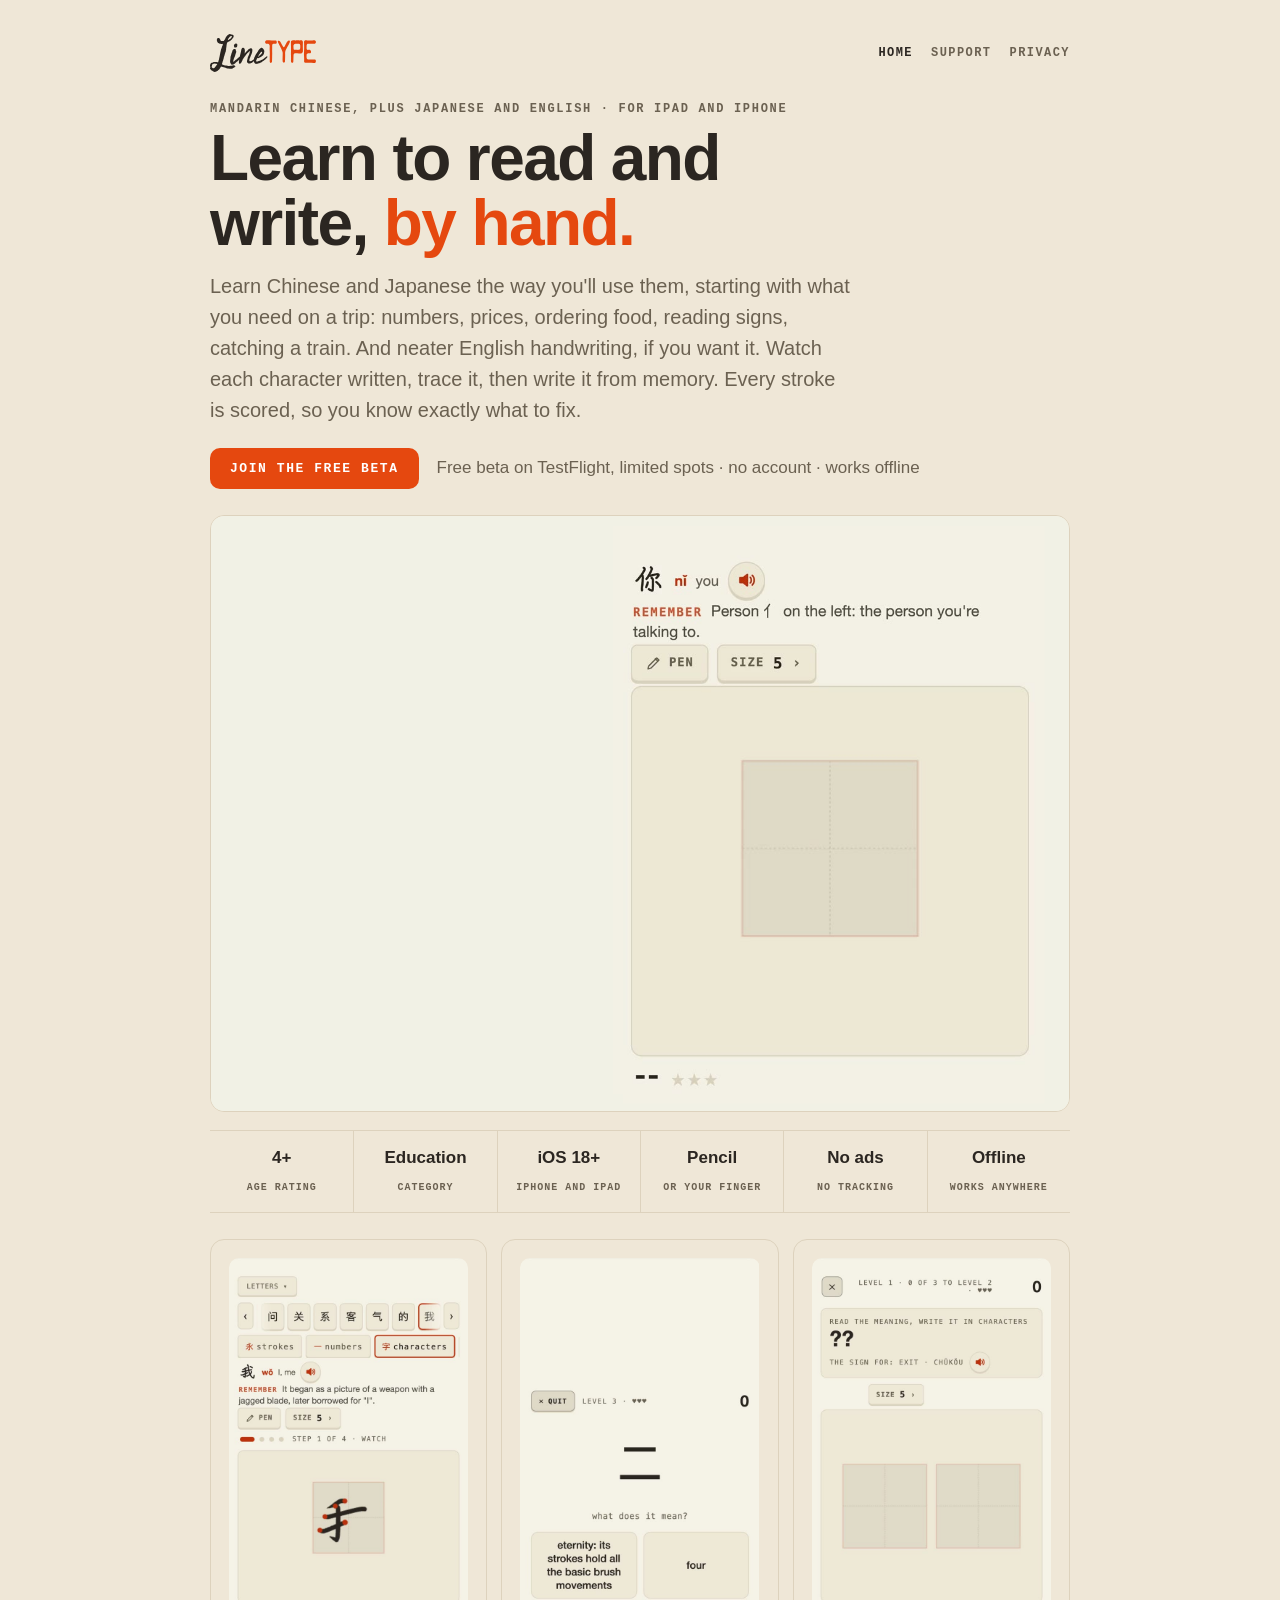
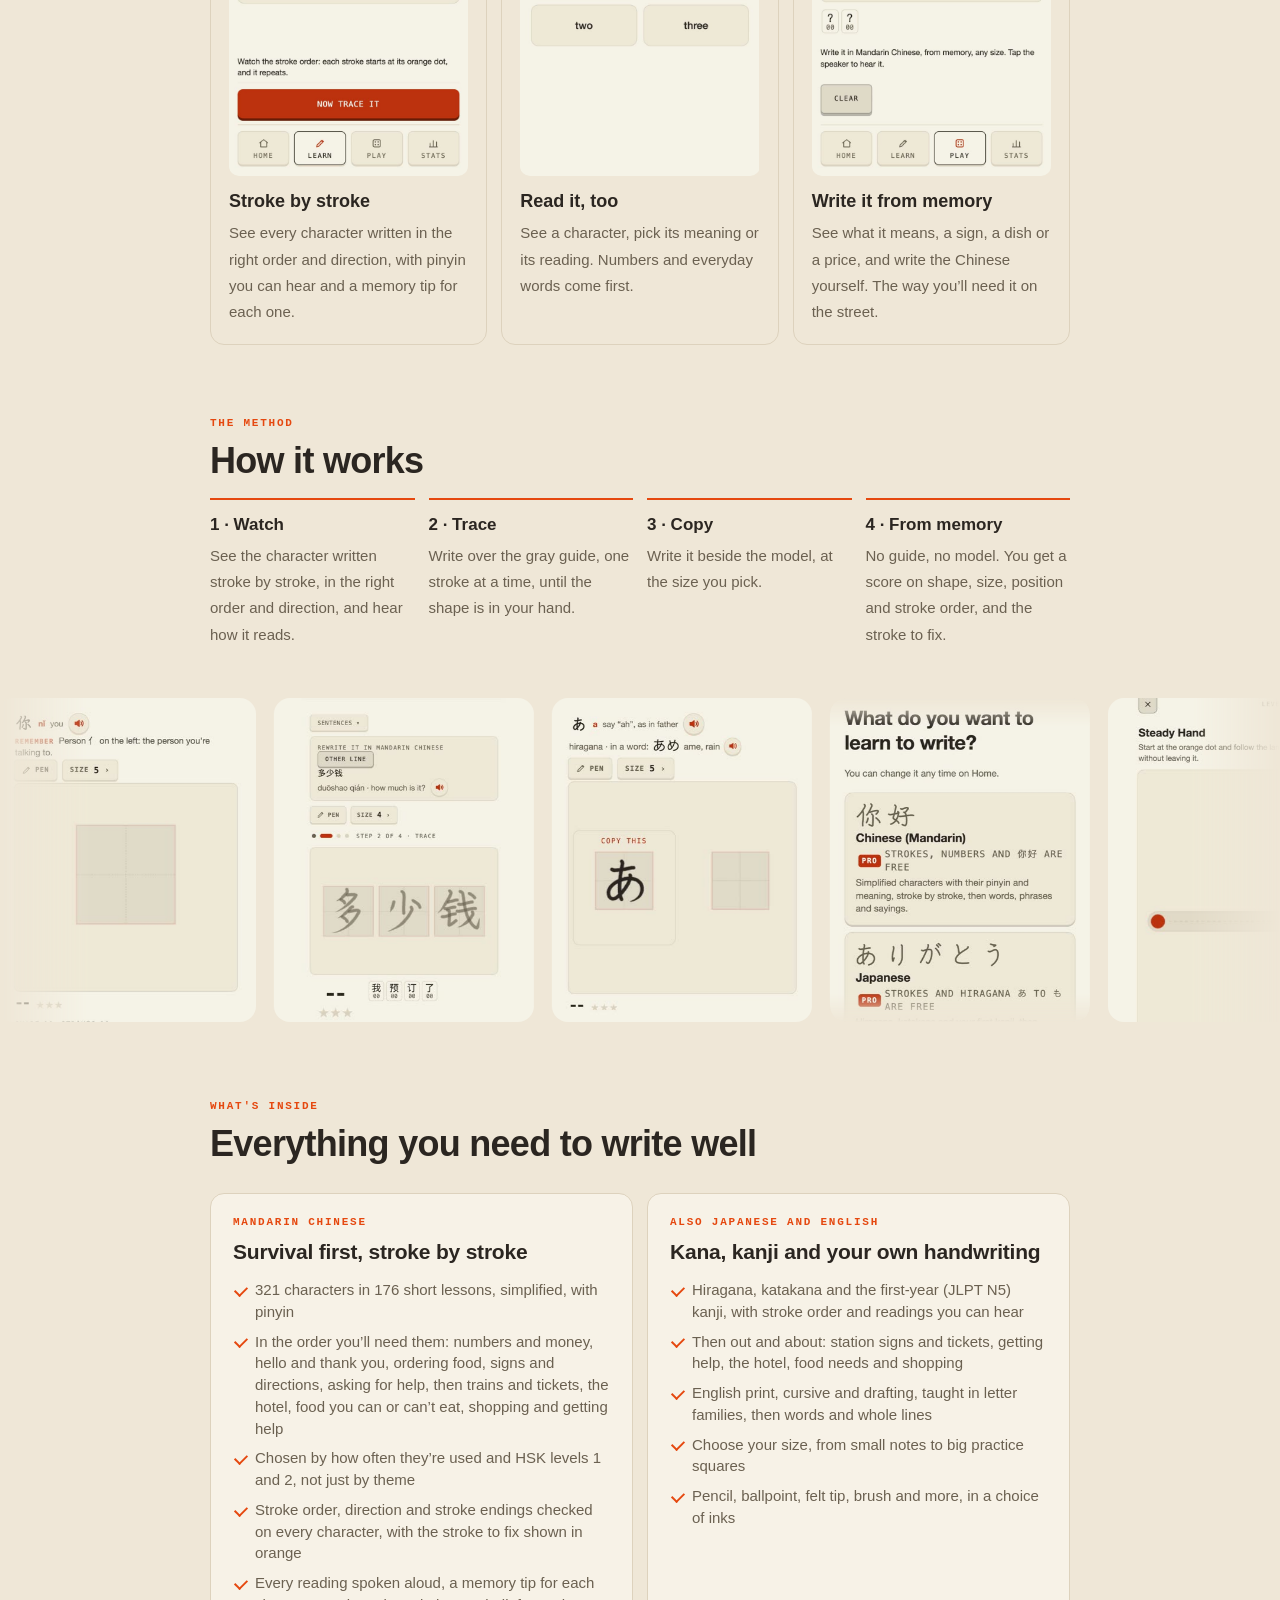
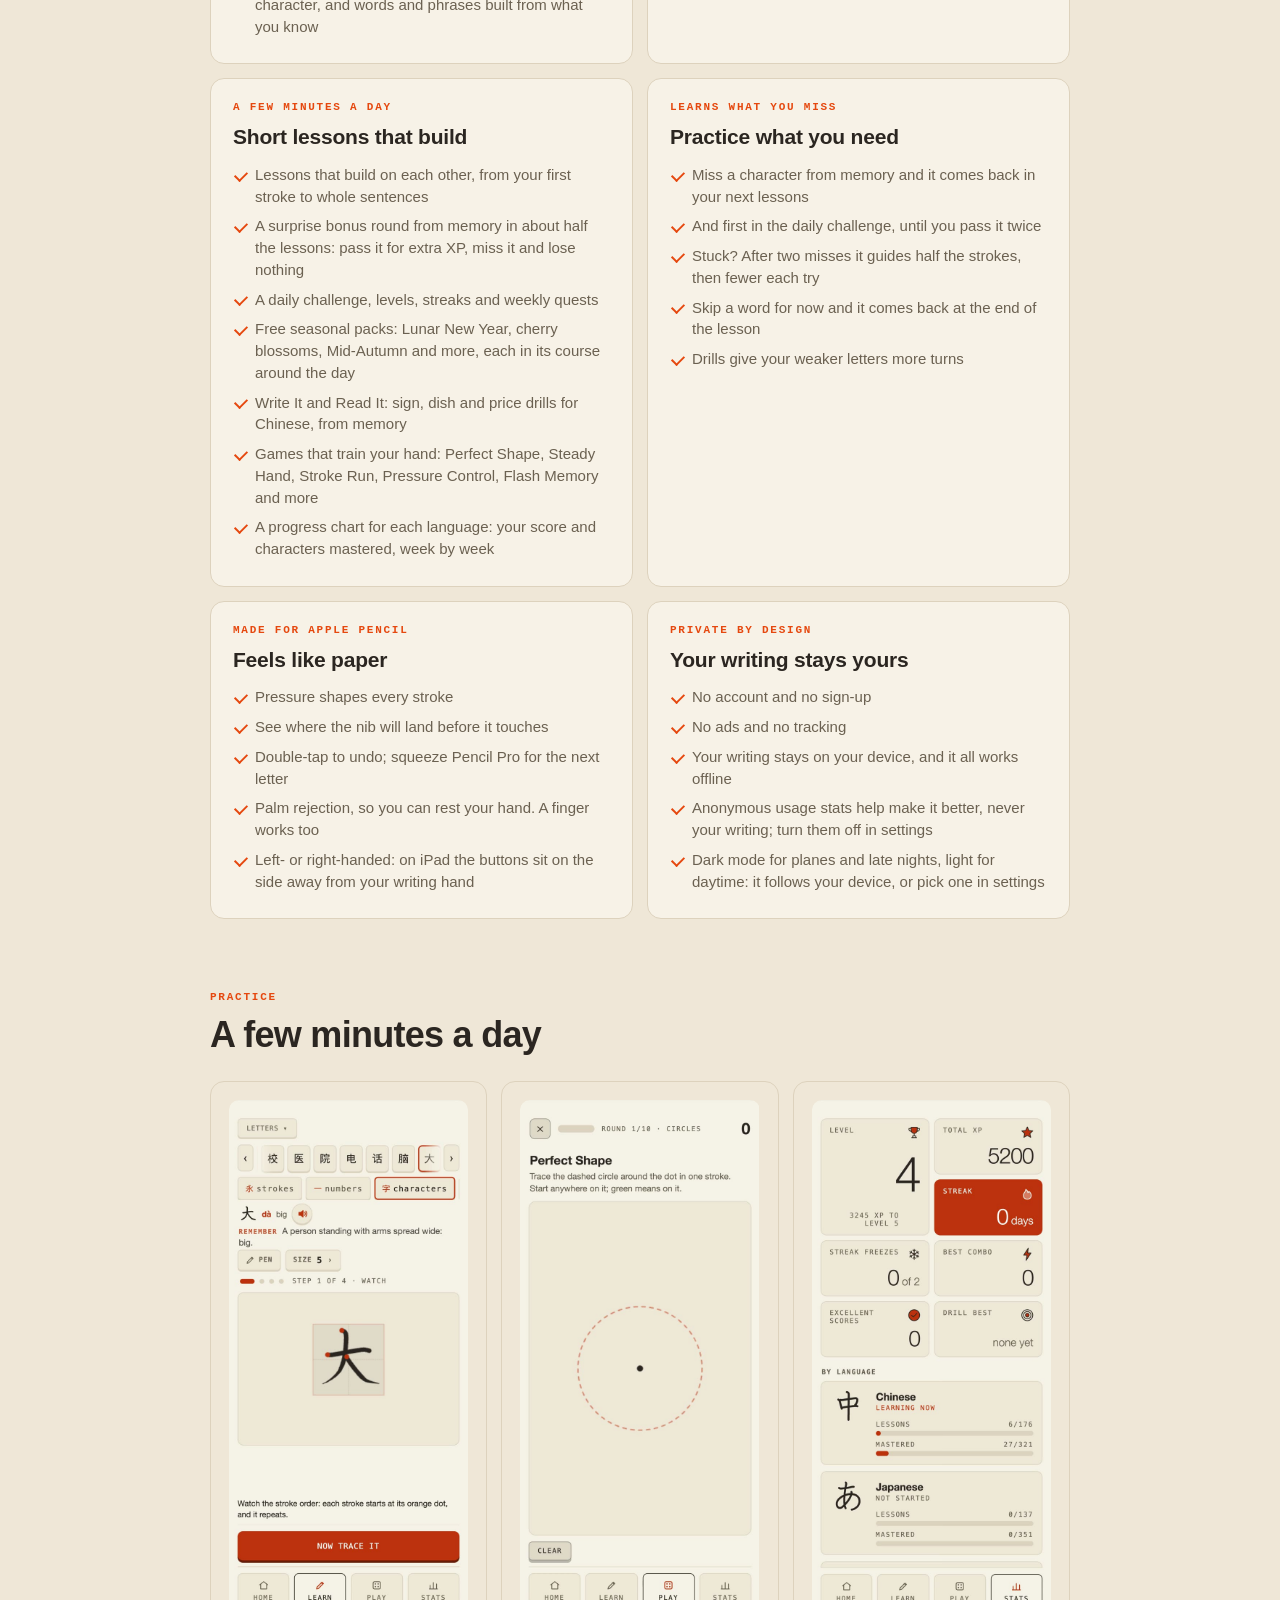
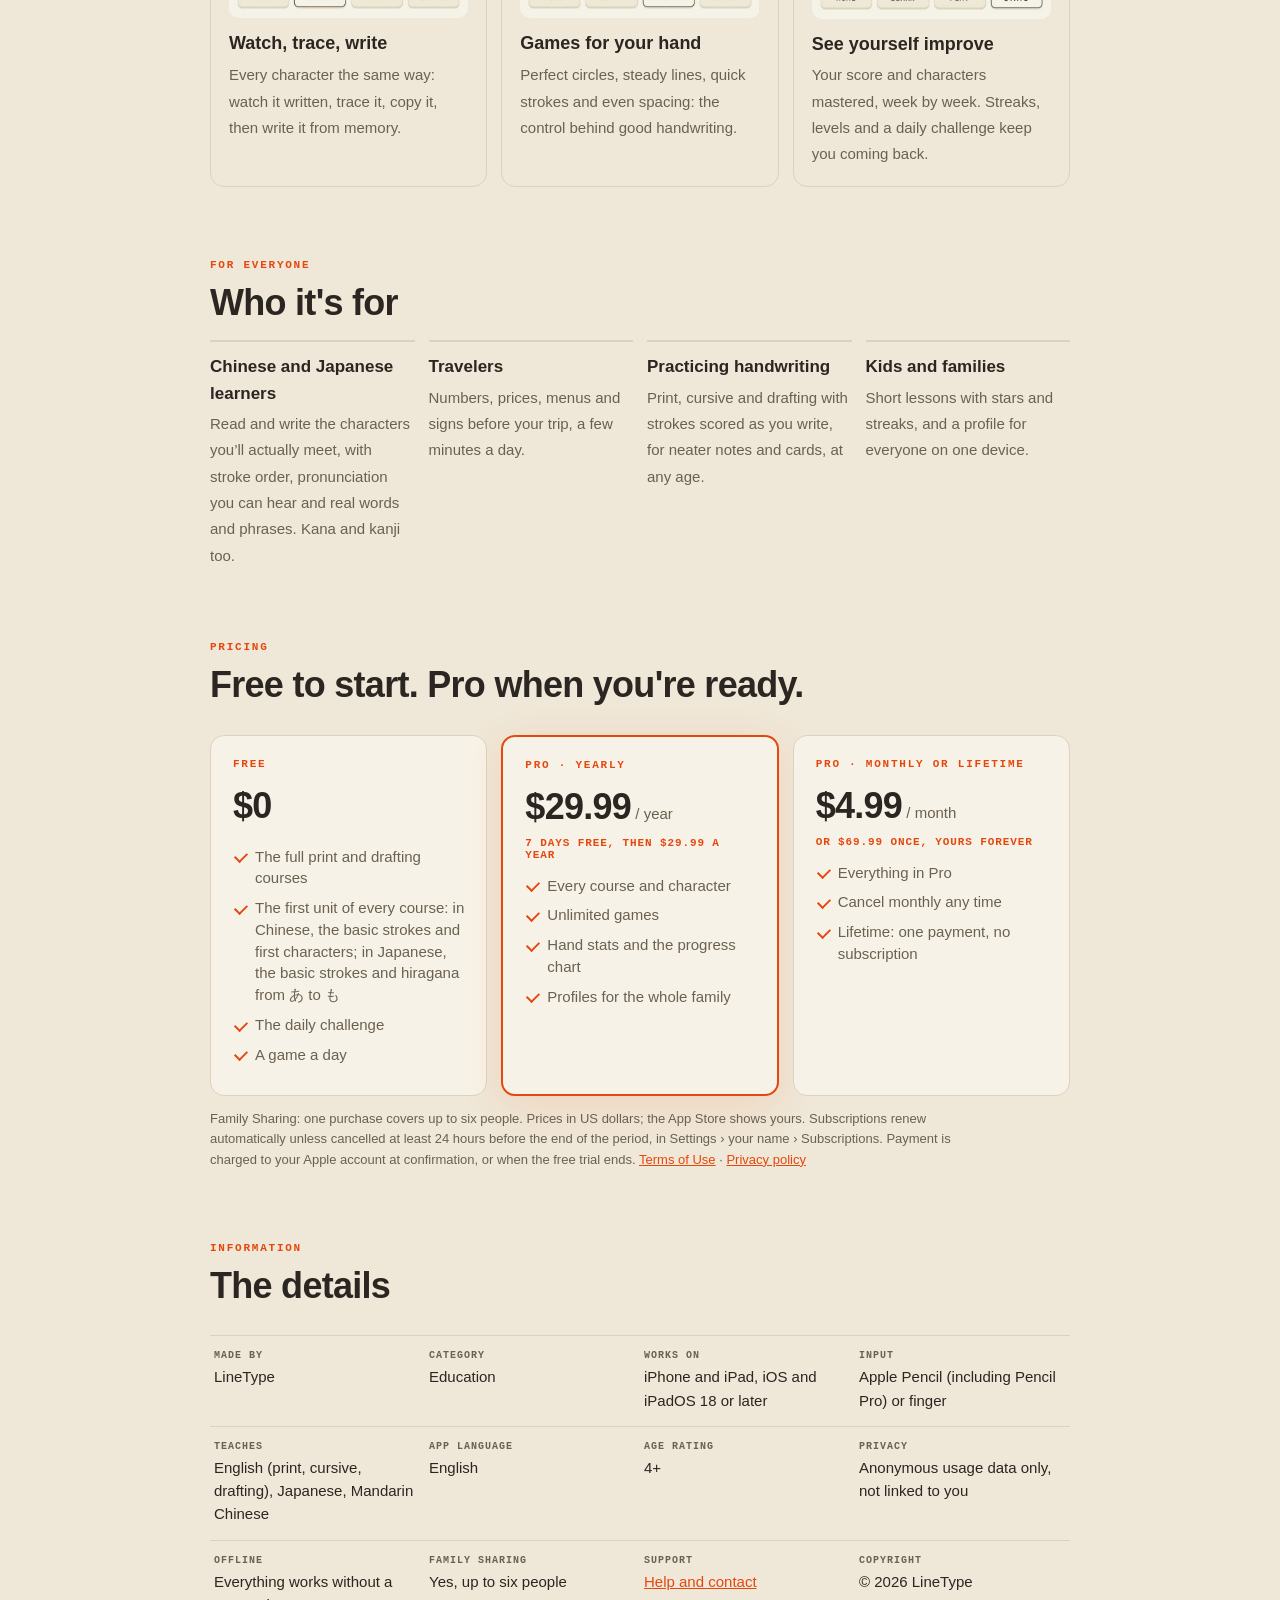
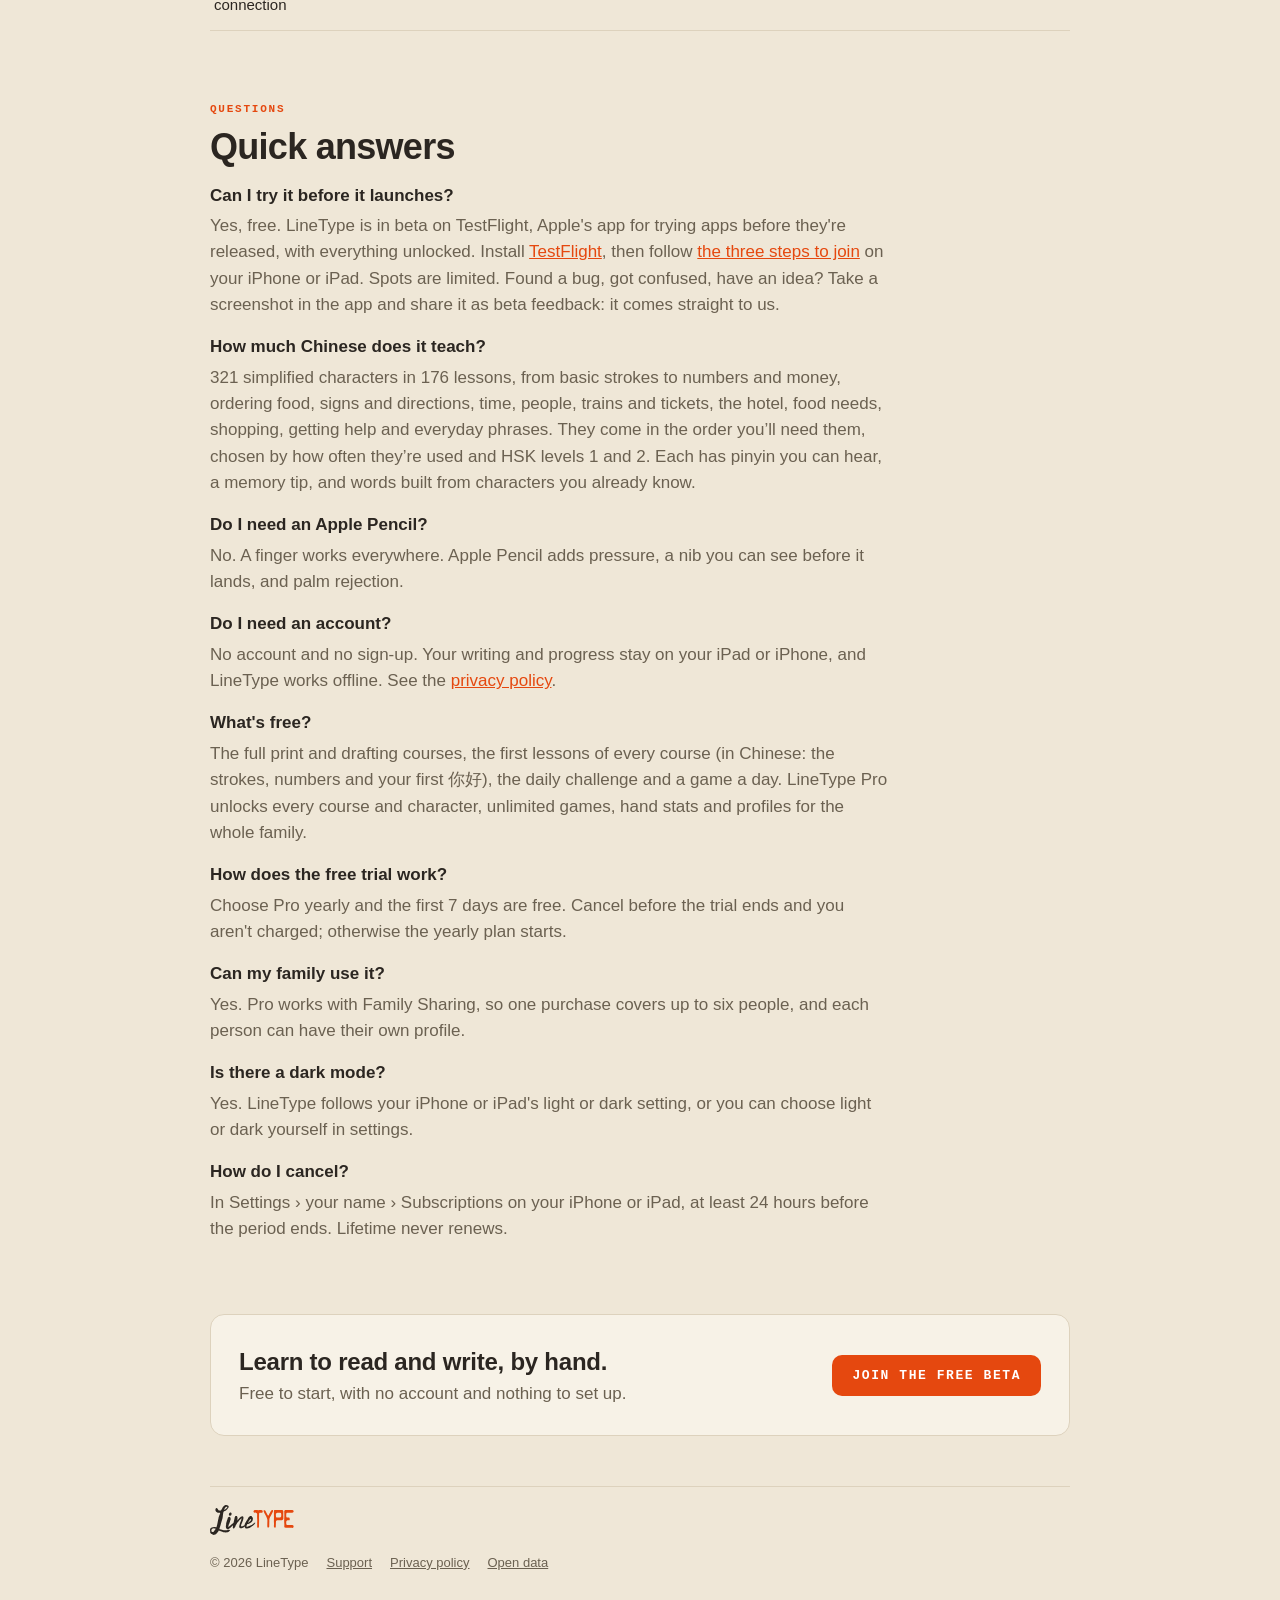
==== commit fd3d61f3: "LineType site" ====
--- a/index.html
+++ b/index.html
@@ -3,7 +3,7 @@
 <title>LineType: learn to read and write, by hand</title>
 <meta name="description" content="Learn to read and write Chinese and Japanese by hand on iPad and iPhone, starting with what you need on a trip: numbers, prices, ordering food, reading signs, trains (Chinese: 321 characters in 176 short lessons). English handwriting too. Watch each character written, trace it, write it from memory, and get scored on every stroke. Free to start, no account, works offline.">
 <meta property="og:title" content="LineType: learn to read and write, by hand"><meta property="og:description" content="Learn to read and write Chinese and Japanese, starting with what you need on a trip: numbers, prices, food, signs, trains. English handwriting too. For iPad and iPhone.">
-<meta property="og:image" content="img/og.jpg?v=dc76184d"><meta name="twitter:card" content="summary_large_image">
+<meta property="og:image" content="img/og.jpg?v=0b8052eb"><meta name="twitter:card" content="summary_large_image">
 <link rel="icon" href="img/icon.png?v=2"><link rel="apple-touch-icon" href="img/icon.png?v=2"><link rel="stylesheet" href="style.css?v=31b9ed3d">
 </head><body>
 <svg width="0" height="0" style="position:absolute" aria-hidden="true"><symbol id="mark" viewBox="-42 -915 3510 1250" data-cap="706">
@@ -34,13 +34,13 @@
     <div><b>3 · Copy</b><span>Write it beside the model, at the size you pick.</span></div>
     <div><b>4 · From memory</b><span>No guide, no model. You get a score on shape, size, position and stroke order, and the stroke to fix.</span></div>
   </div>
-  <section class="reel" aria-label="LineType in action"><div class="reel-track"><video data-n="s-chinese" muted loop playsinline preload="none" aria-label="Writing 你 with stroke scores"></video><video data-n="s-price" muted loop playsinline preload="none" aria-label="Writing 多少钱, how much is it?"></video><video class="fade" data-n="s-goal" muted loop playsinline preload="none" aria-label="What would you like to do?"></video><video data-n="s-japanese" muted loop playsinline preload="none" aria-label="Copying あ"></video><video class="fade" data-n="s-style" muted loop playsinline preload="none" aria-label="Which writing do you want to learn?"></video><video data-n="s-steady" muted loop playsinline preload="none" aria-label="The Steady Hand game"></video><video data-n="s-progress" muted loop playsinline preload="none" aria-label="The progress chart: score and characters mastered"></video><video data-n="s-cursive" muted loop playsinline preload="none" aria-label="A cursive f from memory"></video></div></section>
+  <section class="reel" aria-label="LineType in action"><div class="reel-track"><video data-n="s-chinese" muted loop playsinline preload="none" aria-label="Writing 你 with stroke scores"></video><video data-n="s-price" muted loop playsinline preload="none" aria-label="Writing 多少钱, how much is it?"></video><video data-n="s-japanese" muted loop playsinline preload="none" aria-label="Copying あ"></video><video class="fade" data-n="s-style" muted loop playsinline preload="none" aria-label="Which writing do you want to learn?"></video><video data-n="s-steady" muted loop playsinline preload="none" aria-label="The Steady Hand game"></video><video data-n="s-progress" muted loop playsinline preload="none" aria-label="The progress chart: score and characters mastered"></video><video data-n="s-cursive" muted loop playsinline preload="none" aria-label="A cursive f from memory"></video></div></section>
   <span class="kicker">What's inside</span>
   <h2>Everything you need to write well</h2>
   <div class="features">
-    <div class="feature"><span class="kicker">Mandarin Chinese</span><h3>Survival first, stroke by stroke</h3><ul class="ticks"><li>321 characters in 176 short lessons, simplified, with pinyin</li><li>In the order you&rsquo;ll need them: numbers and money, hello and thank you, ordering food, signs and directions, asking for help, then trains and tickets, the hotel, food you can or can&rsquo;t eat, shopping and getting help</li><li>Chosen by how often they&rsquo;re used and the first HSK level, not just by theme</li><li>Stroke order, direction and stroke endings checked on every character, with the stroke to fix shown in orange</li><li>Every reading spoken aloud, a memory tip for each character, and words and phrases built from what you know</li></ul></div>
+    <div class="feature"><span class="kicker">Mandarin Chinese</span><h3>Survival first, stroke by stroke</h3><ul class="ticks"><li>321 characters in 176 short lessons, simplified, with pinyin</li><li>In the order you&rsquo;ll need them: numbers and money, hello and thank you, ordering food, signs and directions, asking for help, then trains and tickets, the hotel, food you can or can&rsquo;t eat, shopping and getting help</li><li>Chosen by how often they&rsquo;re used and HSK levels 1 and 2, not just by theme</li><li>Stroke order, direction and stroke endings checked on every character, with the stroke to fix shown in orange</li><li>Every reading spoken aloud, a memory tip for each character, and words and phrases built from what you know</li></ul></div>
     <div class="feature"><span class="kicker">Also Japanese and English</span><h3>Kana, kanji and your own handwriting</h3><ul class="ticks"><li>Hiragana, katakana and the first-year (JLPT N5) kanji, with stroke order and readings you can hear</li><li>Then out and about: station signs and tickets, getting help, the hotel, food needs and shopping</li><li>English print, cursive and drafting, taught in letter families, then words and whole lines</li><li>Choose your size, from small notes to big practice squares</li><li>Pencil, ballpoint, felt tip, brush and more, in a choice of inks</li></ul></div>
-    <div class="feature"><span class="kicker">A few minutes a day</span><h3>Short lessons that build</h3><ul class="ticks"><li>Lessons that build on each other, from your first stroke to whole sentences</li><li>A surprise bonus round from memory in about half the lessons: pass it for extra XP, miss it and lose nothing</li><li>A daily challenge, levels, streaks and weekly quests</li><li>Free seasonal packs: Lunar New Year, cherry blossoms, Mid-Autumn and more, each in its course around the day</li><li>Write It and Read It: sign, dish and price drills for Chinese, from memory</li><li>Games that train your hand: Perfect Shape, Steady Hand, Rhythm Strokes, Pressure Control, Flash Memory and more</li><li>A progress chart for each language: your score and characters mastered, week by week</li></ul></div>
+    <div class="feature"><span class="kicker">A few minutes a day</span><h3>Short lessons that build</h3><ul class="ticks"><li>Lessons that build on each other, from your first stroke to whole sentences</li><li>A surprise bonus round from memory in about half the lessons: pass it for extra XP, miss it and lose nothing</li><li>A daily challenge, levels, streaks and weekly quests</li><li>Free seasonal packs: Lunar New Year, cherry blossoms, Mid-Autumn and more, each in its course around the day</li><li>Write It and Read It: sign, dish and price drills for Chinese, from memory</li><li>Games that train your hand: Perfect Shape, Steady Hand, Stroke Run, Pressure Control, Flash Memory and more</li><li>A progress chart for each language: your score and characters mastered, week by week</li></ul></div>
     <div class="feature"><span class="kicker">Learns what you miss</span><h3>Practice what you need</h3><ul class="ticks"><li>Miss a character from memory and it comes back in your next lessons</li><li>And first in the daily challenge, until you pass it twice</li><li>Stuck? After two misses it guides half the strokes, then fewer each try</li><li>Skip a word for now and it comes back at the end of the lesson</li><li>Drills give your weaker letters more turns</li></ul></div>
     <div class="feature"><span class="kicker">Made for Apple Pencil</span><h3>Feels like paper</h3><ul class="ticks"><li>Pressure shapes every stroke</li><li>See where the nib will land before it touches</li><li>Double-tap to undo; squeeze Pencil Pro for the next letter</li><li>Palm rejection, so you can rest your hand. A finger works too</li><li>Left- or right-handed: on iPad the buttons sit on the side away from your writing hand</li></ul></div>
     <div class="feature"><span class="kicker">Private by design</span><h3>Your writing stays yours</h3><ul class="ticks"><li>No account and no sign-up</li><li>No ads and no tracking</li><li>Your writing stays on your device, and it all works offline</li><li>Anonymous usage stats help make it better, never your writing; turn them off in settings</li><li>Dark mode for planes and late nights, light for daytime: it follows your device, or pick one in settings</li></ul></div>
@@ -50,7 +50,7 @@
   <h2>A few minutes a day</h2>
   <div class="grid">
     <div class="card"><video data-n="method" muted loop playsinline preload="metadata" aria-label="Watch, trace, copy, then from memory"></video><b>Watch, trace, write</b><span>Every character the same way: watch it written, trace it, copy it, then write it from memory.</span></div>
-    <div class="card"><video data-n="shape" muted loop playsinline preload="metadata" aria-label="A perfect circle game"></video><b>Games for your hand</b><span>Perfect circles, steady lines, rhythm and even spacing: the control behind good handwriting.</span></div>
+    <div class="card"><video data-n="shape" muted loop playsinline preload="metadata" aria-label="A perfect circle game"></video><b>Games for your hand</b><span>Perfect circles, steady lines, quick strokes and even spacing: the control behind good handwriting.</span></div>
     <div class="card"><video data-n="progress" muted loop playsinline preload="metadata" aria-label="The progress chart: score and characters mastered, week by week"></video><b>See yourself improve</b><span>Your score and characters mastered, week by week. Streaks, levels and a daily challenge keep you coming back.</span></div>
   </div>
   <span class="kicker">For everyone</span>
@@ -64,7 +64,7 @@
   <span class="kicker">Pricing</span>
   <h2>Free to start. Pro when you're ready.</h2>
   <div class="plans">
-    <div class="plan"><span class="kicker">Free</span><b class="price">$0</b><ul class="ticks"><li>The full print and drafting courses</li><li>The first unit of every course: in Japanese and Chinese, the basic strokes and first characters, plus the first hiragana</li><li>The daily challenge</li><li>A game a day</li></ul></div>
+    <div class="plan"><span class="kicker">Free</span><b class="price">$0</b><ul class="ticks"><li>The full print and drafting courses</li><li>The first unit of every course: in Chinese, the basic strokes and first characters; in Japanese, the basic strokes and hiragana from あ to も</li><li>The daily challenge</li><li>A game a day</li></ul></div>
     <div class="plan best"><span class="kicker">Pro · yearly</span><b class="price">$29.99<small> / year</small></b><span class="trial">7 days free, then $29.99 a year</span><ul class="ticks"><li>Every course and character</li><li>Unlimited games</li><li>Hand stats and the progress chart</li><li>Profiles for the whole family</li></ul></div>
     <div class="plan"><span class="kicker">Pro · monthly or lifetime</span><b class="price">$4.99<small> / month</small></b><span class="trial">or $69.99 once, yours forever</span><ul class="ticks"><li>Everything in Pro</li><li>Cancel monthly any time</li><li>Lifetime: one payment, no subscription</li></ul></div>
   </div>
@@ -80,10 +80,10 @@
   <h2>Quick answers</h2>
   <dl class="faq">
     <dt>Can I try it before it launches?</dt><dd>Yes, free. LineType is in beta on TestFlight, Apple's app for trying apps before they're released, with everything unlocked. Install <a href="https://apps.apple.com/app/testflight/id899247664">TestFlight</a>, then follow <a href="beta.html">the three steps to join</a> on your iPhone or iPad. Spots are limited. Found a bug, got confused, have an idea? Take a screenshot in the app and share it as beta feedback: it comes straight to us.</dd>
-    <dt>How much Chinese does it teach?</dt><dd>321 simplified characters in 176 lessons, from basic strokes to numbers and money, ordering food, signs and directions, time, people, trains and tickets, the hotel, food needs, shopping, getting help and everyday phrases. They come in the order you&rsquo;ll need them, chosen by how often they&rsquo;re used and the first HSK level. Each has pinyin you can hear, a memory tip, and words built from characters you already know.</dd>
+    <dt>How much Chinese does it teach?</dt><dd>321 simplified characters in 176 lessons, from basic strokes to numbers and money, ordering food, signs and directions, time, people, trains and tickets, the hotel, food needs, shopping, getting help and everyday phrases. They come in the order you&rsquo;ll need them, chosen by how often they&rsquo;re used and HSK levels 1 and 2. Each has pinyin you can hear, a memory tip, and words built from characters you already know.</dd>
     <dt>Do I need an Apple Pencil?</dt><dd>No. A finger works everywhere. Apple Pencil adds pressure, a nib you can see before it lands, and palm rejection.</dd>
     <dt>Do I need an account?</dt><dd>No account and no sign-up. Your writing and progress stay on your iPad or iPhone, and LineType works offline. See the <a href="privacy.html">privacy policy</a>.</dd>
-    <dt>What's free?</dt><dd>The full print and drafting courses, the first unit of every course, the daily challenge and a game a day. LineType Pro unlocks every course and character, unlimited games, hand stats and profiles for the whole family.</dd>
+    <dt>What's free?</dt><dd>The full print and drafting courses, the first lessons of every course (in Chinese: the strokes, numbers and your first 你好), the daily challenge and a game a day. LineType Pro unlocks every course and character, unlimited games, hand stats and profiles for the whole family.</dd>
     <dt>How does the free trial work?</dt><dd>Choose Pro yearly and the first 7 days are free. Cancel before the trial ends and you aren't charged; otherwise the yearly plan starts.</dd>
     <dt>Can my family use it?</dt><dd>Yes. Pro works with Family Sharing, so one purchase covers up to six people, and each person can have their own profile.</dd>
     <dt>Is there a dark mode?</dt><dd>Yes. LineType follows your iPhone or iPad's light or dark setting, or you can choose light or dark yourself in settings.</dd>
@@ -93,7 +93,7 @@
   <footer><a href="./" class="foot-mark" aria-label="LineType"><svg class="mark" viewBox="0 0 3510 1250" aria-hidden="true"><use href="#mark"/></svg></a><span>© 2026 LineType</span><a href="support.html">Support</a><a href="privacy.html">Privacy policy</a><a href="data.html">Open data</a></footer>
 </div>
 <script>{   // every clip in the reader's theme (light clips on a light page), swapped live if the theme changes; the build fills in VID with each file's hash
-  const VID = {"vid/s-steady-light.mp4": "f9d5ec19", "vid/hero-tall-light.jpg": "137edfb2", "vid/stroke-light.mp4": "3c02abbf", "vid/hero-tall.mp4": "b141566e", "vid/s-japanese-light.jpg": "e3b79bff", "vid/s-price-light.jpg": "11c2caf2", "vid/s-chinese.jpg": "9dedef69", "vid/progress-light.jpg": "695b49b1", "vid/s-price.mp4": "834d6e43", "vid/s-style-light.jpg": "c5a6267a", "vid/s-progress.jpg": "993a7426", "vid/progress.jpg": "37be8dab", "vid/s-goal.jpg": "68c61717", "vid/hero.jpg": "68c1d61d", "vid/stroke.jpg": "f68917cc", "vid/s-chinese-light.mp4": "f789f537", "vid/s-progress-light.jpg": "42ce7b1f", "vid/s-goal-light.mp4": "839eccae", "vid/s-steady.mp4": "59977081", "vid/readit.jpg": "3b07d0d1", "vid/method-light.jpg": "79fa6bfc", "vid/readit-light.mp4": "452c0500", "vid/hero-light.mp4": "85933785", "vid/writeit.jpg": "40c8e5af", "vid/s-japanese.jpg": "3b34bf0d", "vid/writeit-light.jpg": "9c7b5464", "vid/method.jpg": "b22aec95", "vid/shape-light.jpg": "e7f7dea6", "vid/s-style.mp4": "fcef5cfe", "vid/s-cursive.mp4": "df4c1aa0", "vid/s-cursive-light.mp4": "326a2709", "vid/shape.jpg": "fa28b41a", "vid/readit-light.jpg": "28f114c6", "vid/writeit.mp4": "54c67aad", "vid/hero-light.jpg": "d31b4d96", "vid/writeit-light.mp4": "47a77b11", "vid/s-japanese.mp4": "9c9dcd97", "vid/s-progress-light.mp4": "033c10e4", "vid/s-goal-light.jpg": "432f1437", "vid/s-steady.jpg": "86757d12", "vid/readit.mp4": "eae63533", "vid/method-light.mp4": "4b258c4f", "vid/shape-light.mp4": "985b886b", "vid/shape.mp4": "82295e8c", "vid/s-cursive-light.jpg": "c34911d1", "vid/s-cursive.jpg": "768bb5e6", "vid/s-style.jpg": "214a1a23", "vid/method.mp4": "965abcca", "vid/progress-light.mp4": "e9cd7817", "vid/progress.mp4": "0572ebef", "vid/s-progress.mp4": "66992cf9", "vid/s-style-light.mp4": "a027ae83", "vid/s-price.jpg": "f7fd9fe9", "vid/s-steady-light.jpg": "b5d1aac3", "vid/hero-tall-light.mp4": "ab12932e", "vid/s-japanese-light.mp4": "42dd74e2", "vid/s-price-light.mp4": "29a54eaf", "vid/s-chinese.mp4": "c2b6073e", "vid/stroke-light.jpg": "5aabfe50", "vid/hero-tall.jpg": "bc1c1f30", "vid/s-chinese-light.jpg": "176ece98", "vid/s-goal.mp4": "c41110d0", "vid/hero.mp4": "5df23621", "vid/stroke.mp4": "d20dd2f2", "img/w-first.jpg": "b0239bbd", "img/icon.png": "2cff3589", "img/w-first-light.jpg": "514b9510", "img/og.jpg": "dc76184d", "img/beta-qr.svg": "84de99b3"}, dark = matchMedia('(prefers-color-scheme: dark)'), url = f => `${f}?v=${VID[f] || ''}`;
+  const VID = {"vid/s-steady-light.mp4": "e0b8c3de", "vid/hero-tall-light.jpg": "6609ec11", "vid/stroke-light.mp4": "56276859", "vid/hero-tall.mp4": "ae6b1fb6", "vid/s-japanese-light.jpg": "942b76db", "vid/s-price-light.jpg": "88a46e6e", "vid/s-chinese.jpg": "8cd1c8c5", "vid/progress-light.jpg": "24d19b58", "vid/s-price.mp4": "55341e09", "vid/s-style-light.jpg": "18b1c8bc", "vid/s-progress.jpg": "9ebfbc7d", "vid/progress.jpg": "548bc718", "vid/hero.jpg": "2de6bb50", "vid/stroke.jpg": "f092ecc9", "vid/s-chinese-light.mp4": "0c283dab", "vid/s-progress-light.jpg": "c5eace54", "vid/s-steady.mp4": "c6645f55", "vid/readit.jpg": "d6e43cf4", "vid/method-light.jpg": "50c57738", "vid/readit-light.mp4": "d84a685c", "vid/hero-light.mp4": "1bdfbb40", "vid/writeit.jpg": "cf4bcdf5", "vid/s-japanese.jpg": "0408d125", "vid/writeit-light.jpg": "7602522a", "vid/method.jpg": "d0514ac6", "vid/shape-light.jpg": "12f14203", "vid/s-style.mp4": "310c5ecc", "vid/s-cursive.mp4": "7764094d", "vid/s-cursive-light.mp4": "2518229f", "vid/shape.jpg": "9538936c", "vid/readit-light.jpg": "eb41cd89", "vid/writeit.mp4": "cfa3c11a", "vid/hero-light.jpg": "7cc465fc", "vid/writeit-light.mp4": "3bd04f6a", "vid/s-japanese.mp4": "0170b4d2", "vid/s-progress-light.mp4": "aa2ea253", "vid/s-steady.jpg": "072a931c", "vid/readit.mp4": "edd5dbd4", "vid/method-light.mp4": "6c531544", "vid/shape-light.mp4": "d9798db5", "vid/shape.mp4": "0a0a00c8", "vid/s-cursive-light.jpg": "3afac4ed", "vid/s-cursive.jpg": "0134aab6", "vid/s-style.jpg": "5690f283", "vid/method.mp4": "e89a8224", "vid/progress-light.mp4": "1f6f1fb8", "vid/progress.mp4": "b4d4be8b", "vid/s-progress.mp4": "af653c6c", "vid/s-style-light.mp4": "77bdbe52", "vid/s-price.jpg": "fe42441c", "vid/s-steady-light.jpg": "bdff409c", "vid/hero-tall-light.mp4": "1fe9c027", "vid/s-japanese-light.mp4": "61d8e98b", "vid/s-price-light.mp4": "27dfa2a7", "vid/s-chinese.mp4": "c0862bb2", "vid/stroke-light.jpg": "6e41f592", "vid/hero-tall.jpg": "aeece690", "vid/s-chinese-light.jpg": "fd8bb9f8", "vid/hero.mp4": "7d853795", "vid/stroke.mp4": "8824c981", "img/w-first.jpg": "b0239bbd", "img/icon.png": "2cff3589", "img/w-first-light.jpg": "514b9510", "img/og.jpg": "0b8052eb", "img/beta-qr.svg": "84de99b3"}, dark = matchMedia('(prefers-color-scheme: dark)'), url = f => `${f}?v=${VID[f] || ''}`;
   const paint = () => { const t = dark.matches ? '' : '-light';
     document.querySelectorAll('video[data-n]').forEach(v => { const f = `vid/${v.dataset.n}${t}.mp4`; if (v.dataset.f === f) return; const at = v.currentTime, on = !v.paused; v.dataset.f = f; v.poster = url(`vid/${v.dataset.n}${t}.jpg`); v.src = url(f); if (at) v.currentTime = at; if (on || v.autoplay) v.play().catch(() => {}); });
     document.querySelectorAll('img[data-img]').forEach(i => { i.src = url(`img/${i.dataset.img}${t}.jpg`); }); };
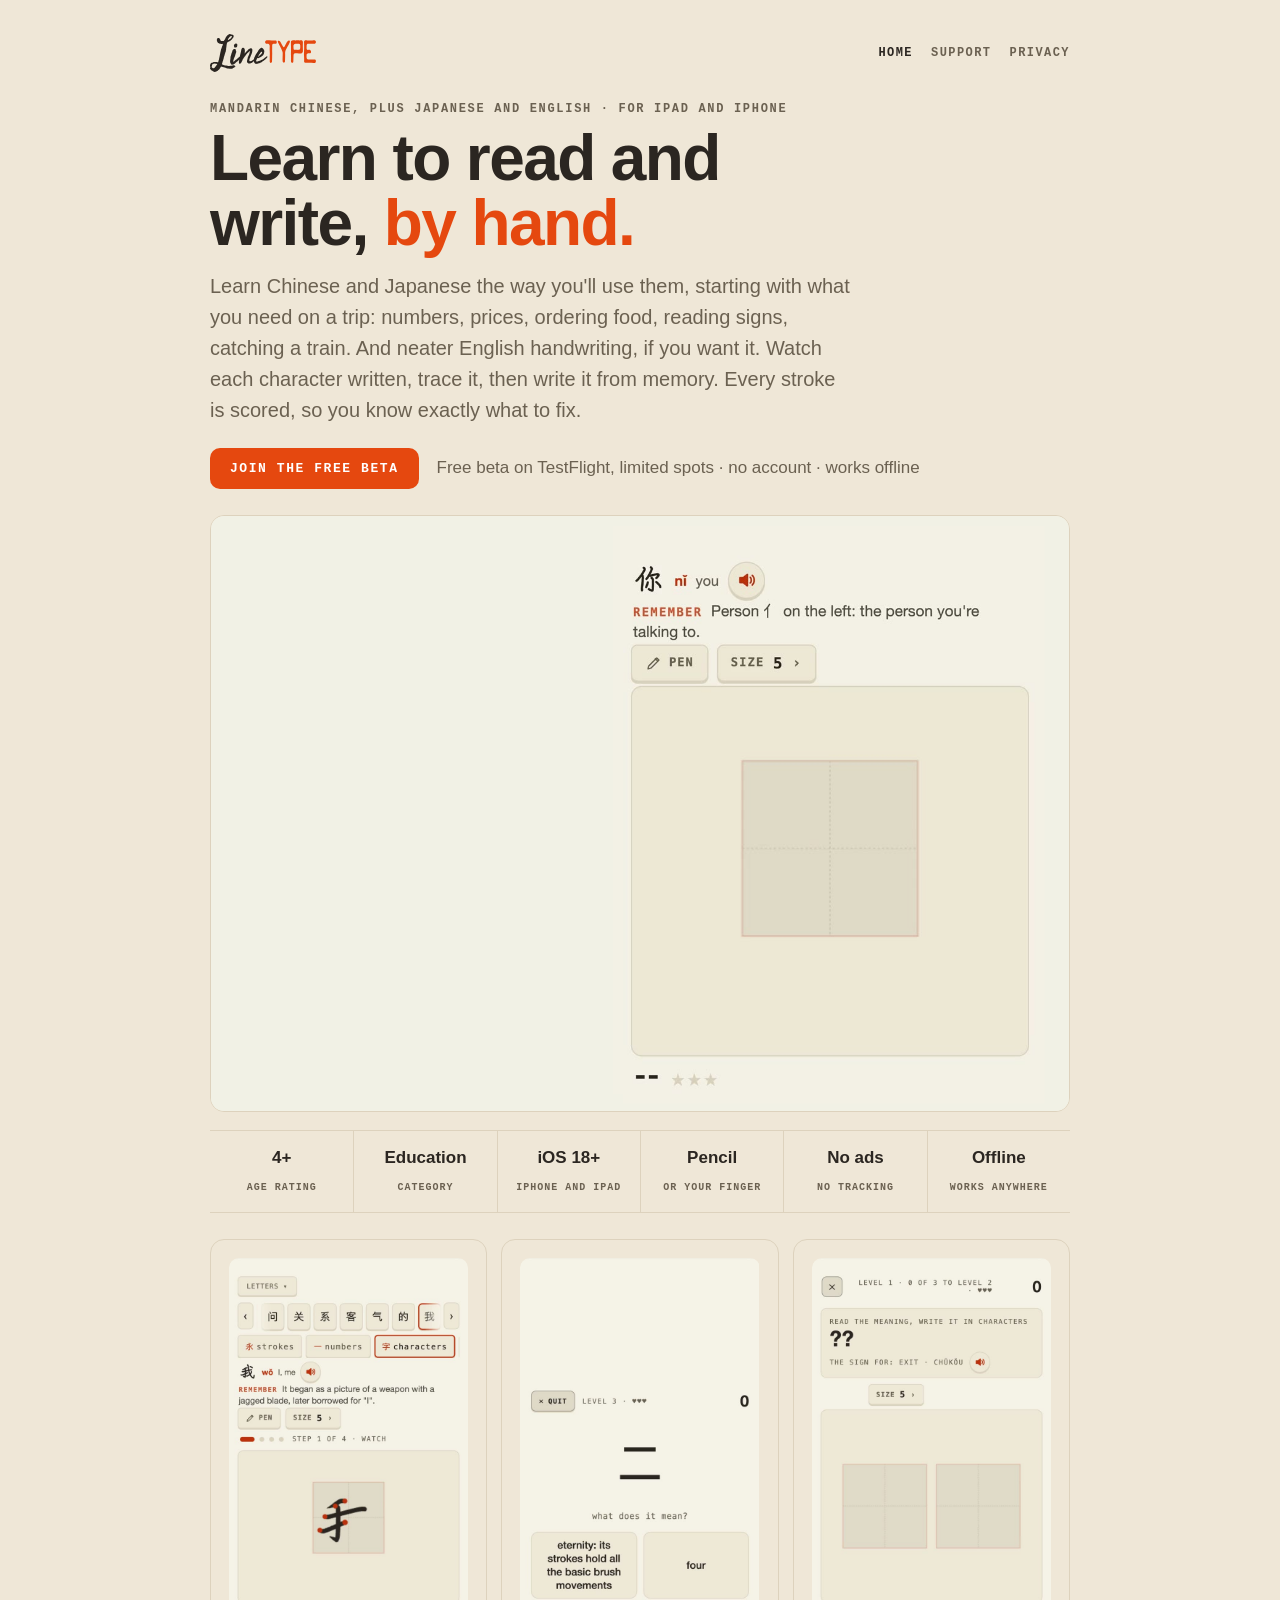
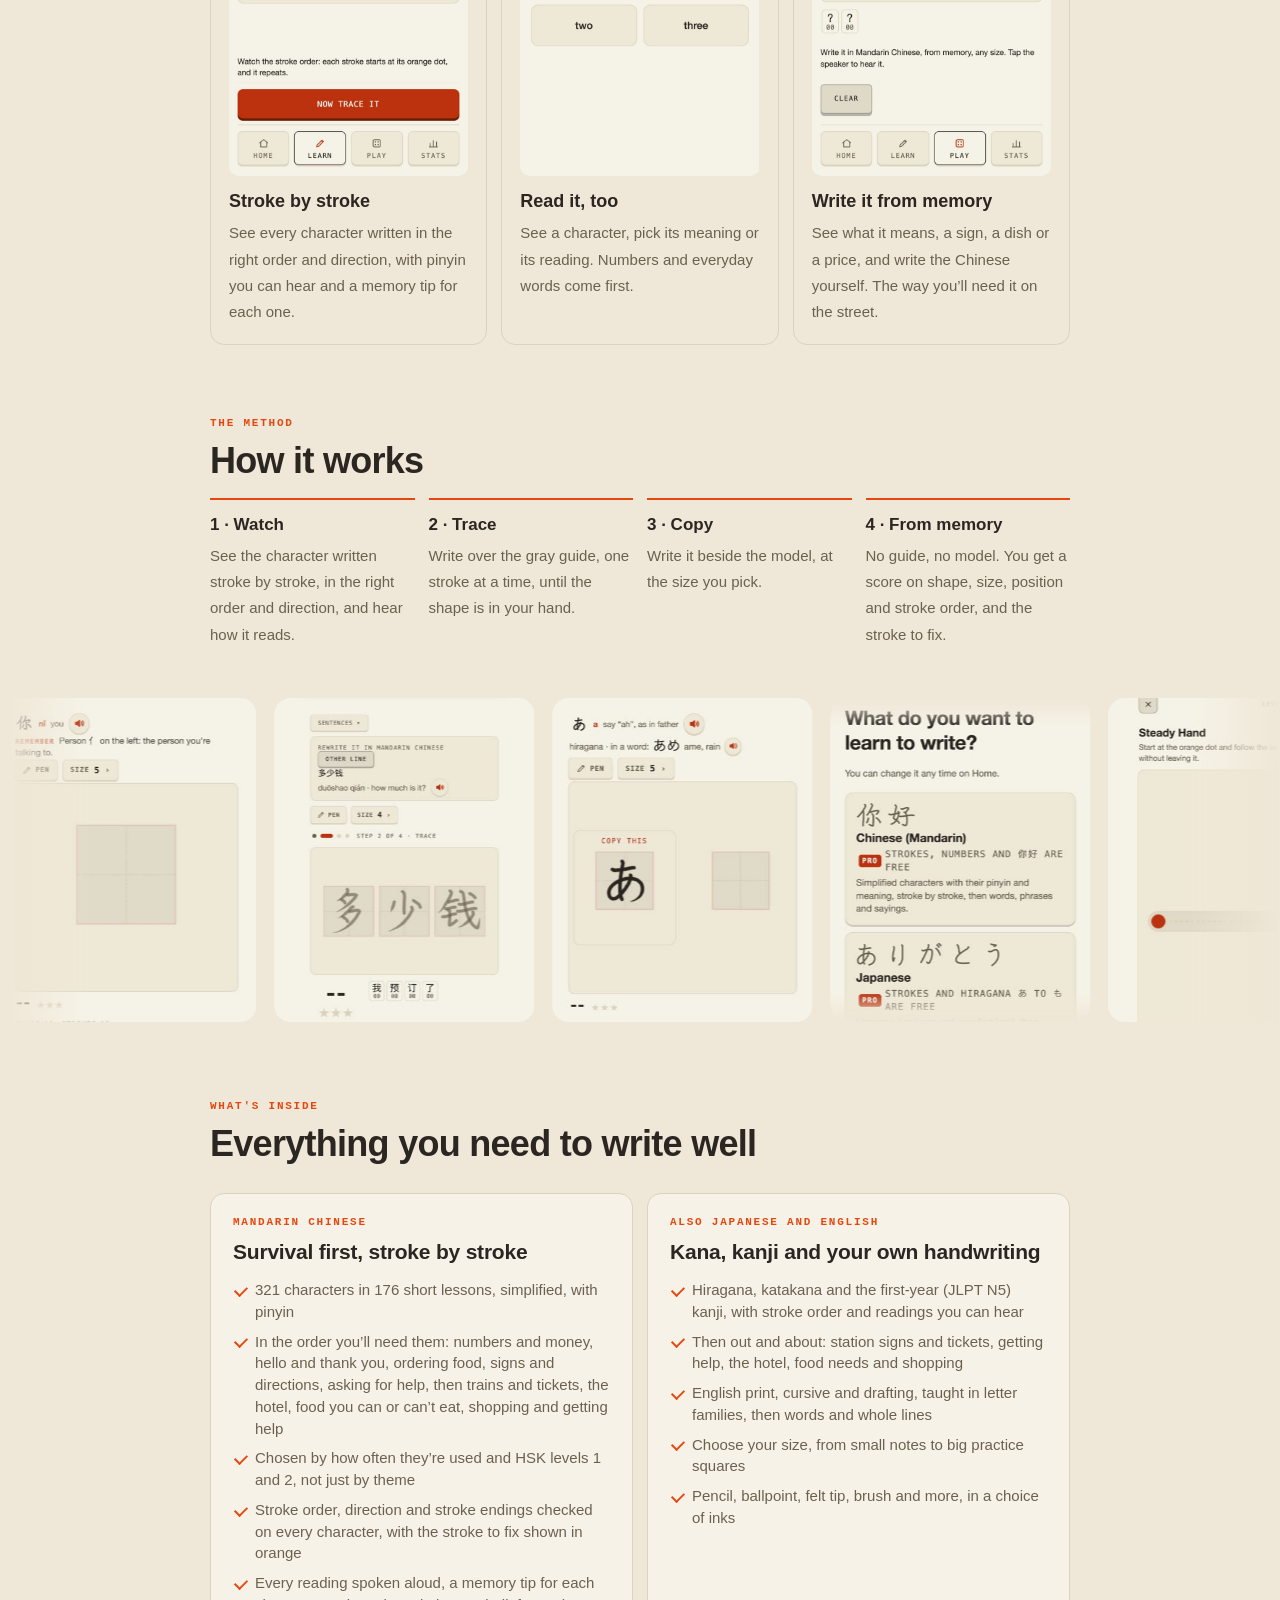
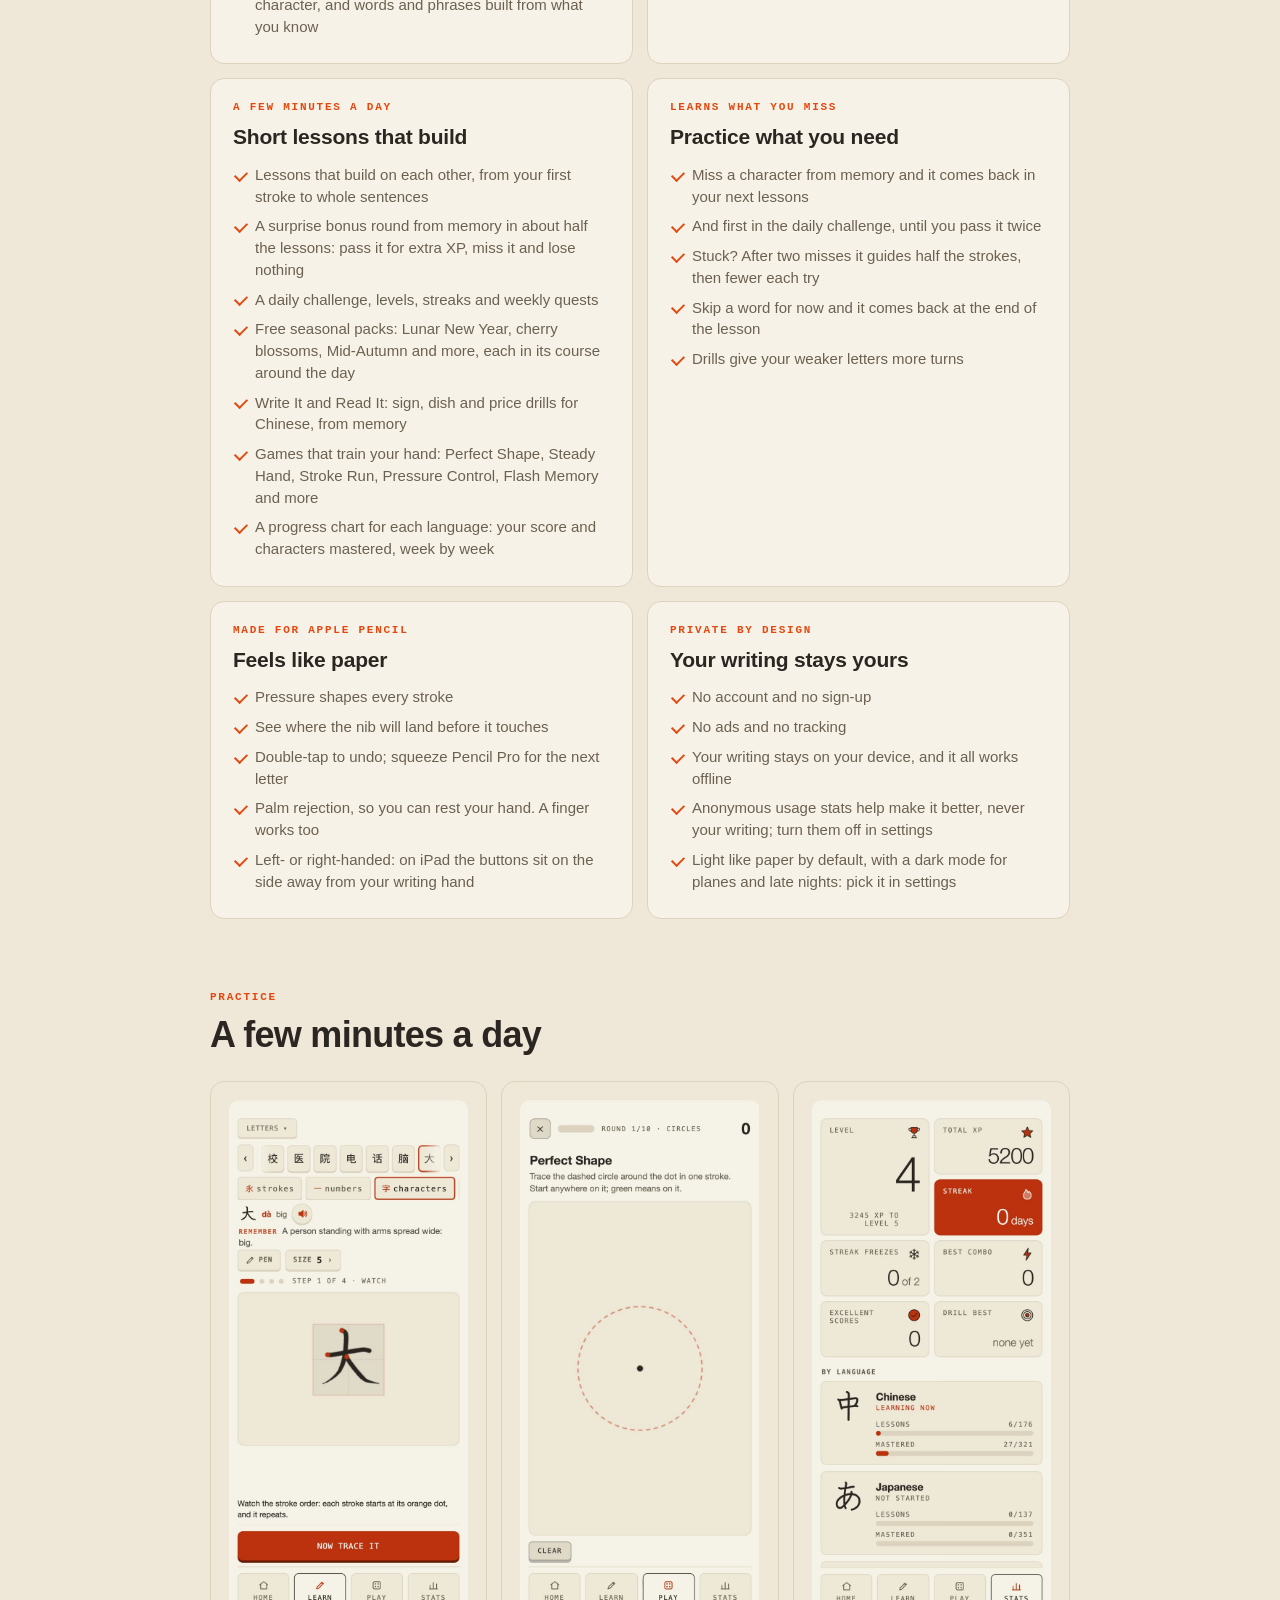
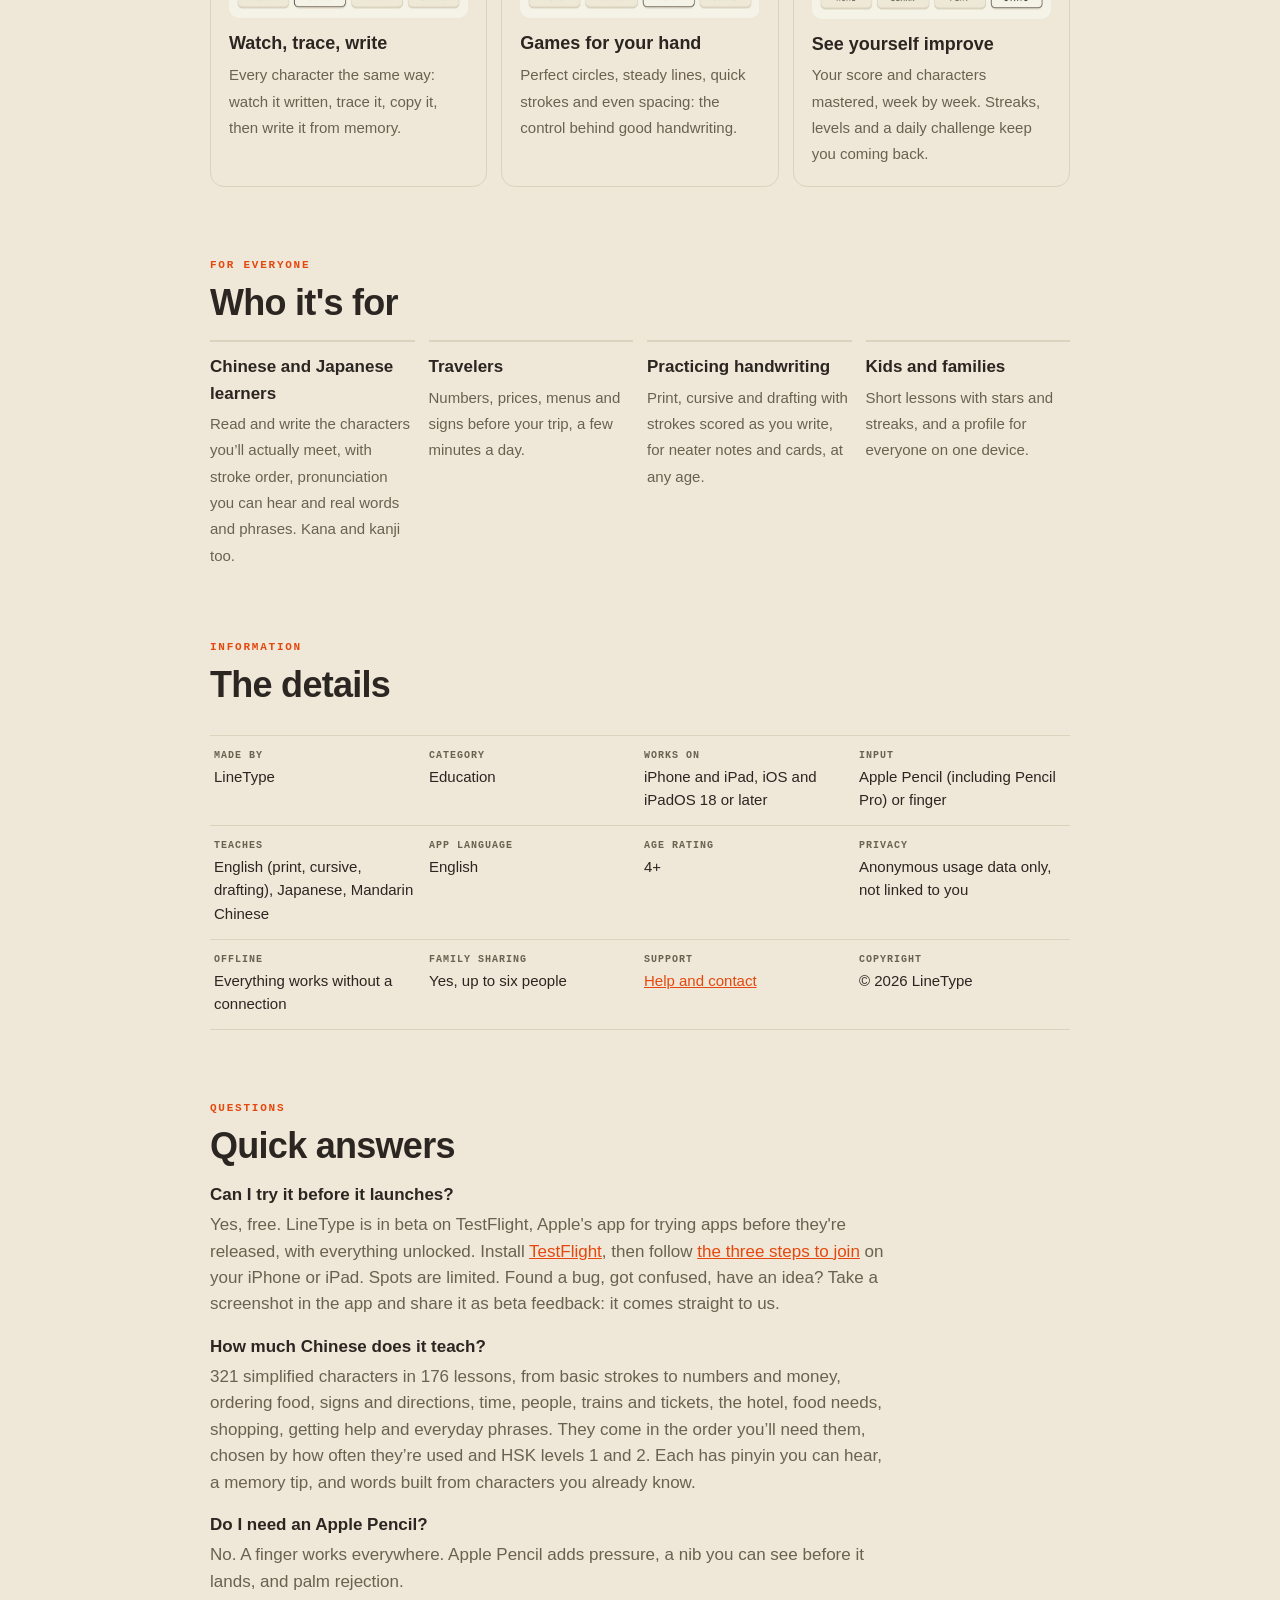
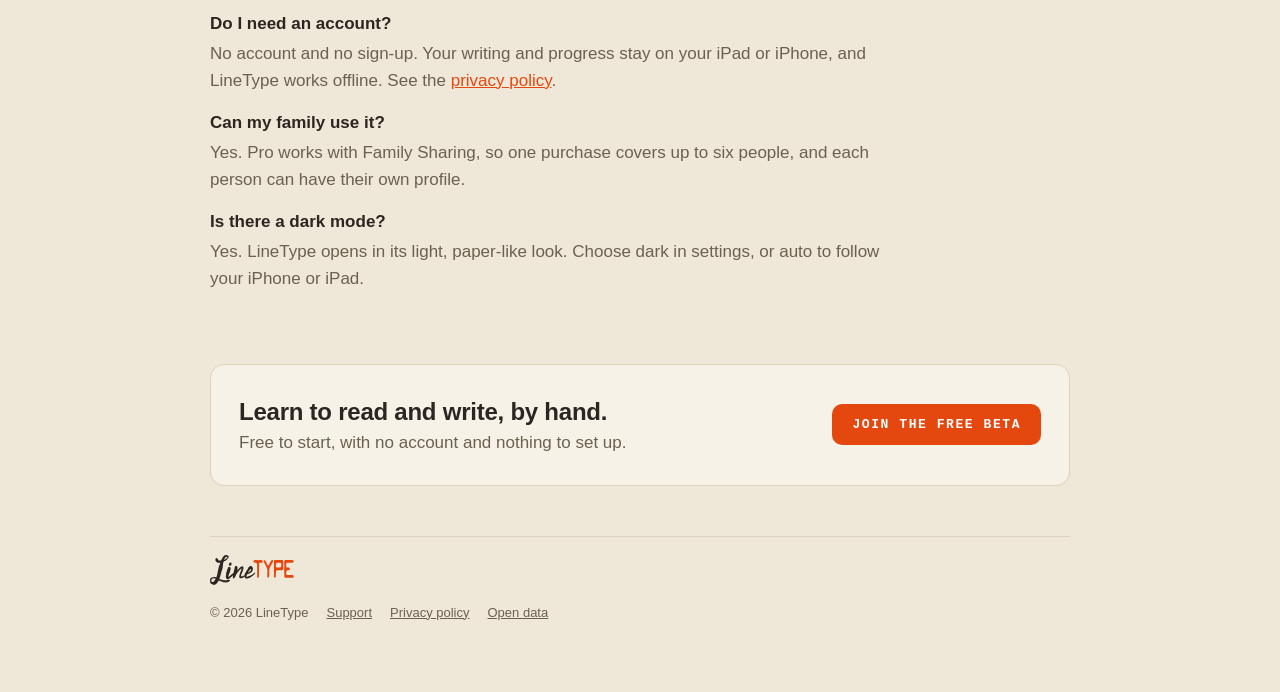
==== commit 0cf1911e: "LineType site" ====
--- a/index.html
+++ b/index.html
@@ -4,7 +4,7 @@
 <meta name="description" content="Learn to read and write Chinese and Japanese by hand on iPad and iPhone, starting with what you need on a trip: numbers, prices, ordering food, reading signs, trains (Chinese: 321 characters in 176 short lessons). English handwriting too. Watch each character written, trace it, write it from memory, and get scored on every stroke. Free to start, no account, works offline.">
 <meta property="og:title" content="LineType: learn to read and write, by hand"><meta property="og:description" content="Learn to read and write Chinese and Japanese, starting with what you need on a trip: numbers, prices, food, signs, trains. English handwriting too. For iPad and iPhone.">
 <meta property="og:image" content="img/og.jpg?v=0b8052eb"><meta name="twitter:card" content="summary_large_image">
-<link rel="icon" href="img/icon.png?v=2"><link rel="apple-touch-icon" href="img/icon.png?v=2"><link rel="stylesheet" href="style.css?v=31b9ed3d">
+<link rel="icon" href="img/icon.png?v=2"><link rel="apple-touch-icon" href="img/icon.png?v=2"><link rel="stylesheet" href="style.css?v=f9dee12e">
 </head><body>
 <svg width="0" height="0" style="position:absolute" aria-hidden="true"><symbol id="mark" viewBox="-42 -915 3510 1250" data-cap="706">
 <path id="markHandPath" d="M-41.6 224.9Q-35.1 218.4 -37.7 215.15Q-40.300000000000004 211.9 -41.6 205.4Q-40.300000000000004 201.5 -37.050000000000004 201.5Q-33.800000000000004 201.5 -32.5 200.20000000000002Q-32.5 193.70000000000002 -35.1 187.20000000000002Q-37.7 180.70000000000002 -29.900000000000002 176.8Q-31.200000000000003 174.20000000000002 -32.5 171.60000000000002Q-33.800000000000004 169.0 -35.1 166.4Q-46.800000000000004 133.9 -37.050000000000004 97.5Q-27.3 61.1 -5.2 40.300000000000004Q1.3 33.800000000000004 12.350000000000001 32.5Q23.400000000000002 31.200000000000003 35.1 27.3Q41.6 24.7 47.45 20.8Q53.300000000000004 16.900000000000002 59.800000000000004 14.3Q67.60000000000001 11.700000000000001 83.2 9.1Q98.8 5.2 122.85 3.9000000000000004Q146.9 2.6 172.9 6.5Q185.9 9.1 198.25 13.0Q210.6 16.900000000000002 224.9 16.900000000000002Q231.4 -1.3 235.95 -20.15Q240.5 -39.0 247.0 -59.800000000000004Q252.20000000000002 -71.5 254.8 -85.80000000000001Q257.40000000000003 -100.10000000000001 260.0 -114.4Q269.1 -159.9 279.5 -207.35000000000002Q289.90000000000003 -254.8 297.7 -299.0Q300.3 -310.7 302.9 -321.75Q305.5 -332.8 306.8 -341.90000000000003Q309.40000000000003 -351.0 310.70000000000005 -357.5Q312.0 -364.0 314.6 -370.5Q315.90000000000003 -377.0 315.25 -382.85Q314.6 -388.7 317.2 -392.6Q318.5 -408.2 325.65 -421.85Q332.8 -435.5 335.40000000000003 -449.8Q340.6 -458.90000000000003 345.15 -472.55Q349.7 -486.2 354.90000000000003 -500.5Q361.40000000000003 -518.7 371.15000000000003 -537.55Q380.90000000000003 -556.4 379.6 -578.5Q378.3 -585.0 372.45000000000005 -587.6Q366.6 -590.2 358.15 -590.2Q349.7 -590.2 340.6 -589.55Q331.5 -588.9 326.3 -588.9Q315.90000000000003 -588.9 301.6 -591.5Q287.3 -594.1 276.90000000000003 -596.7Q269.1 -599.3000000000001 263.9 -603.2Q258.7 -607.1 250.9 -608.4Q226.20000000000002 -624.0 205.4 -647.4Q204.1 -650.0 203.45 -651.95Q202.8 -653.9 200.20000000000002 -656.5Q198.9 -659.1 197.60000000000002 -660.4000000000001Q196.3 -661.7 195.0 -664.3000000000001Q191.1 -669.5 189.8 -676.0Q188.5 -682.5 187.20000000000002 -689.0Q184.6 -700.7 182.0 -716.3000000000001Q184.6 -720.2 183.95 -724.1Q183.3 -728.0 184.6 -731.9Q184.6 -735.8000000000001 186.55 -739.7Q188.5 -743.6 189.8 -747.5Q193.70000000000002 -754.0 195.65 -762.45Q197.6 -770.9 202.8 -776.1Q205.4 -778.7 209.95 -780.6500000000001Q214.5 -782.6 219.70000000000002 -786.5Q239.20000000000002 -789.1 250.25 -779.35Q261.3 -769.6 275.6 -763.1Q279.5 -750.1 287.3 -742.95Q295.1 -735.8000000000001 297.7 -722.8000000000001Q300.3 -720.2 299.0 -716.95Q297.7 -713.7 300.3 -709.8000000000001Q304.2 -699.4 317.2 -693.55Q330.2 -687.7 347.75 -685.75Q365.3 -683.8000000000001 382.85 -683.8000000000001Q400.40000000000003 -683.8000000000001 412.1 -683.8000000000001Q418.6 -698.1 425.75 -707.2Q432.90000000000003 -716.3000000000001 439.40000000000003 -728.0Q444.6 -735.8000000000001 449.8 -743.6Q455.0 -751.4 458.90000000000003 -760.5Q461.5 -767.0 462.8 -772.2Q464.1 -777.4 468.0 -783.9Q475.8 -796.9 483.6 -807.3000000000001Q483.6 -815.1 489.45000000000005 -820.95Q495.3 -826.8000000000001 499.20000000000005 -833.3000000000001Q504.40000000000003 -846.3000000000001 509.6 -846.3000000000001Q510.90000000000003 -850.2 515.45 -854.75Q520.0 -859.3000000000001 522.6 -861.9Q525.2 -864.5 527.1500000000001 -867.75Q529.1 -871.0 531.7 -873.6Q539.5 -880.1 546.0 -885.3Q552.5 -890.5 559.0 -893.1Q570.7 -899.6 583.05 -906.75Q595.4 -913.9 607.1 -913.9Q621.4 -915.2 638.3 -910.6500000000001Q655.2 -906.1 666.9 -899.6Q690.3000000000001 -899.6 703.95 -893.1Q717.6 -886.6 728.0 -874.9Q734.5 -864.5 735.8 -849.55Q737.1 -834.6 730.6 -813.8000000000001Q728.0 -807.3000000000001 724.1 -802.75Q720.2 -798.2 717.6 -795.6Q716.3000000000001 -794.3000000000001 715.0 -786.5Q704.6 -778.7 698.75 -766.35Q692.9 -754.0 681.2 -747.5Q677.3000000000001 -741.0 674.0500000000001 -735.8Q670.8000000000001 -730.6 664.3000000000001 -728.0Q657.8000000000001 -717.6 648.7 -712.4000000000001Q639.6 -707.2 633.1 -698.1Q622.7 -692.9 615.55 -686.4Q608.4 -679.9 596.7 -677.3000000000001Q577.2 -665.6 553.8000000000001 -655.2Q551.2 -653.9 550.55 -653.25Q549.9 -652.6 547.3000000000001 -651.3000000000001Q533.0 -648.7 526.5 -634.4000000000001Q520.0 -620.1 513.5 -607.1Q512.2 -604.5 512.85 -600.6Q513.5 -596.7 513.5 -594.1Q512.2 -591.5 509.6 -583.7Q508.3 -577.2 508.3 -570.7Q508.3 -564.2 505.70000000000005 -557.7Q504.40000000000003 -551.2 503.1 -544.7Q501.8 -538.2 501.8 -531.7Q500.5 -520.0 499.20000000000005 -507.0Q497.90000000000003 -494.0 494.0 -479.7Q496.6 -466.7 491.4 -451.1Q486.2 -435.5 491.40000000000003 -425.1Q486.2 -408.2 484.25 -390.0Q482.3 -371.8 475.8 -356.2Q478.40000000000003 -353.6 476.45000000000005 -348.4Q474.5 -343.2 477.1 -340.6Q468.0 -327.6 464.75 -312.65Q461.5 -297.7 456.3 -283.40000000000003Q455.0 -275.6 451.75 -270.4Q448.5 -265.2 445.90000000000003 -261.3Q445.90000000000003 -254.8 446.55 -250.9Q447.2 -247.0 443.3 -245.70000000000002Q440.7 -222.3 434.2 -204.75Q427.7 -187.20000000000002 419.90000000000003 -165.1Q413.40000000000003 -146.9 410.15000000000003 -126.1Q406.90000000000003 -105.3 397.8 -83.2Q396.5 -62.400000000000006 388.05 -44.2Q379.6 -26.0 373.1 -5.2Q371.8 1.3 371.15 5.2Q370.5 9.1 367.90000000000003 14.3Q364.0 29.900000000000002 359.45000000000005 46.800000000000004Q354.90000000000003 63.7 349.7 81.9Q358.8 93.60000000000001 383.5 97.5Q397.8 102.7 421.2 109.2Q455.0 117.0 492.7 124.8Q530.4 132.6 566.8000000000001 135.20000000000002Q601.9 137.8 634.4 132.60000000000002Q666.9 127.4 698.1 122.2Q713.7 119.60000000000001 729.95 117.0Q746.2 114.4 765.7 117.0Q764.4 131.3 777.4 135.2Q790.4 139.1 804.7 144.3Q806.0 148.20000000000002 801.45 150.8Q796.9 153.4 791.7 153.4Q785.2 163.8 773.5 165.1Q773.5 167.70000000000002 772.85 169.0Q772.2 170.3 773.5 172.9Q759.2 188.5 739.7 196.3Q720.2 204.1 702.0 215.8Q681.2 219.70000000000002 659.1 225.55Q637.0 231.4 611.0 228.8Q579.8000000000001 228.8 547.3000000000001 223.60000000000002Q514.8000000000001 218.4 483.6 211.9Q490.1 208.0 497.25 211.9Q504.40000000000003 215.8 510.90000000000003 213.20000000000002Q509.6 208.0 505.05 207.35000000000002Q500.5 206.70000000000002 496.6 205.4Q483.6 200.20000000000002 469.3 196.3Q455.0 192.4 439.40000000000003 188.5Q408.2 180.70000000000002 378.95 170.3Q349.7 159.9 319.8 152.1Q318.5 158.6 323.70000000000005 158.6Q328.90000000000003 158.6 328.90000000000003 162.5Q325.0 158.6 317.2 158.6Q312.0 167.70000000000002 307.45000000000005 178.10000000000002Q302.90000000000003 188.5 295.1 195.0Q286.0 210.6 276.25 224.25Q266.5 237.9 256.1 249.60000000000002Q249.60000000000002 257.40000000000003 244.40000000000003 263.25Q239.20000000000002 269.1 230.1 271.7Q227.5 280.8 221.65 283.4Q215.8 286.0 209.3 289.90000000000003Q201.5 295.1 193.7 303.55Q185.9 312.0 179.4 314.6Q167.70000000000002 309.40000000000003 159.9 315.25Q152.1 321.1 143.0 327.6Q119.60000000000001 326.3 97.5 334.1Q94.9 332.8 94.9 326.3Q83.2 319.8 72.80000000000001 318.5Q62.400000000000006 317.2 52.0 312.0Q52.0 306.8 48.1 304.2Q41.6 299.0 34.45 297.05Q27.3 295.1 20.8 291.2Q18.2 282.1 7.8 279.5Q-2.6 276.90000000000003 -7.800000000000001 269.1Q-9.1 262.6 -11.7 257.40000000000003Q-14.3 252.20000000000002 -22.1 249.60000000000002Q-24.7 240.5 -29.9 235.95Q-35.1 231.4 -41.6 224.9ZM23.400000000000002 118.3Q20.8 124.80000000000001 20.8 133.25Q20.8 141.70000000000002 18.2 146.9Q16.900000000000002 149.5 14.950000000000001 150.8Q13.0 152.1 11.700000000000001 154.70000000000002Q11.700000000000001 165.1 18.2 175.5Q22.1 184.6 24.700000000000003 188.5Q27.3 192.4 36.4 197.6Q39.0 198.9 39.650000000000006 200.2Q40.300000000000004 201.5 42.9 202.8Q58.5 213.20000000000002 78.65 209.3Q98.8 205.4 109.2 198.9Q128.70000000000002 174.20000000000002 147.55 148.85000000000002Q166.4 123.5 184.6 100.10000000000001Q184.6 94.9 191.1 90.35Q197.6 85.8 196.3 79.3Q195.0 75.4 186.55 71.5Q178.1 67.60000000000001 171.6 66.3Q159.9 63.7 146.9 61.1Q133.9 58.5 122.2 58.5Q98.8 58.5 76.05 66.30000000000001Q53.300000000000004 74.10000000000001 37.7 79.3Q33.800000000000004 88.4 29.900000000000002 98.15Q26.0 107.9 23.400000000000002 118.3ZM553.8000000000001 -716.3000000000001Q564.2 -721.5 576.55 -727.35Q588.9 -733.2 599.3000000000001 -742.3000000000001Q600.6 -743.6 601.25 -744.9000000000001Q601.9 -746.2 603.2 -747.5Q607.1 -747.5 607.1 -747.5Q614.9 -751.4 622.05 -757.25Q629.2 -763.1 637.0 -768.3000000000001Q646.1 -776.1 653.25 -786.5Q660.4 -796.9 669.5 -804.7Q670.8000000000001 -809.9 673.4000000000001 -815.1Q676.0 -820.3000000000001 677.3 -825.5Q678.6 -830.7 678.6 -835.9000000000001Q678.6 -841.1 673.4 -846.3000000000001Q659.1 -848.9 648.05 -844.35Q637.0 -839.8000000000001 625.3000000000001 -837.2Q614.9 -826.8000000000001 605.8 -819.0Q596.7 -811.2 590.2 -798.2Q564.2 -774.8000000000001 553.8000000000001 -738.4Q551.2 -733.2 546.6500000000001 -726.7Q542.1 -720.2 547.3000000000001 -715.0Q549.9 -712.4 553.8000000000001 -716.3000000000001ZM804.7 -462.8Q798.2 -464.1 796.25 -469.95000000000005Q794.3 -475.8 787.8 -475.8Q783.9 -473.2 783.25 -468.65Q782.6 -464.1 780.0 -464.1Q777.4 -468.0 777.4 -471.9Q777.4 -475.8 774.8 -478.40000000000003Q770.9 -477.1 770.25 -474.5Q769.6 -471.90000000000003 767.0 -469.3Q767.0 -469.3 761.8 -469.3Q760.5 -477.1 757.25 -481.65Q754.0 -486.2 752.7 -496.6Q751.4 -504.40000000000003 748.15 -509.6Q744.9 -514.8000000000001 744.9 -522.6Q742.3 -544.7 755.3 -564.2Q768.3 -583.7 786.5 -592.8000000000001Q789.1 -592.8000000000001 789.1 -598.0Q799.5 -600.6 807.3 -601.25Q815.1 -601.9 822.9 -604.5Q830.7 -600.6 837.2 -596.7Q843.7 -592.8000000000001 850.2 -586.3000000000001Q856.7 -575.9 857.35 -554.45Q858.0 -533.0 852.8 -518.7Q850.2 -503.1 843.7 -491.40000000000003Q841.1 -487.5 833.95 -482.95000000000005Q826.8 -478.40000000000003 821.6 -475.8Q819.0 -475.8 816.4 -473.85Q813.8 -471.90000000000003 808.6 -470.6Q806.0 -470.6 806.65 -468.0Q807.3 -465.40000000000003 804.7 -462.8ZM760.5 -421.2H768.3Q774.8 -419.90000000000003 778.7 -419.25Q782.6 -418.6 787.8 -418.6Q791.7 -417.3 798.2 -410.8Q803.4 -405.6 804.05 -399.1Q804.7 -392.6 806.0 -384.8Q807.3 -380.90000000000003 807.3 -377.0Q807.3 -373.1 808.6 -370.5Q812.5 -366.6 812.5 -365.3Q821.6 -354.90000000000003 821.6 -332.8Q821.6 -328.90000000000003 821.6 -324.35Q821.6 -319.8 820.3 -317.2Q819.0 -315.90000000000003 819.0 -315.25Q819.0 -314.6 817.7 -313.3Q815.1 -310.7 815.1 -309.40000000000003Q815.1 -309.40000000000003 815.1 -306.8Q813.8 -306.8 813.8 -305.5V-301.6Q812.5 -301.6 812.5 -299.0Q809.9 -296.40000000000003 811.2 -296.40000000000003Q811.2 -293.8 809.9 -292.5Q808.6 -291.2 808.6 -289.90000000000003Q807.3 -288.6 807.95 -287.3Q808.6 -286.0 807.3 -284.7Q807.3 -279.5 805.3499999999999 -275.6Q803.4 -271.7 802.1 -266.5Q800.8 -263.90000000000003 800.8 -260.0Q798.2 -254.8 798.2 -253.5Q795.6 -249.60000000000002 794.95 -244.40000000000003Q794.3 -239.20000000000002 793.0 -232.70000000000002Q793.0 -228.8 791.7 -225.55Q790.4 -222.3 789.1 -219.70000000000002Q787.8 -217.1 787.15 -213.2Q786.5 -209.3 785.2 -206.70000000000002Q782.6 -192.4 778.05 -180.7Q773.5 -169.0 768.3 -157.3Q757.9 -135.20000000000002 750.0999999999999 -119.60000000000001Q742.3 -104.0 735.8 -78.0Q735.8 -75.4 735.15 -74.75Q734.5 -74.10000000000001 734.5 -71.5Q733.2 -68.9 733.85 -66.30000000000001Q734.5 -63.7 733.2 -61.1Q730.6 -46.800000000000004 722.1500000000001 -37.7Q713.7 -28.6 717.6 -11.700000000000001H726.7H735.8Q737.1 -11.700000000000001 739.7 -14.3Q748.8 -16.900000000000002 755.3 -21.450000000000003Q761.8 -26.0 768.3 -31.200000000000003Q772.2 -33.800000000000004 775.45 -37.7Q778.7 -41.6 781.3 -44.2Q791.7 -52.0 795.6 -55.9Q809.9 -67.60000000000001 820.3 -74.10000000000001Q830.7 -80.60000000000001 843.7 -94.9L850.2 -101.4Q855.4 -105.3 860.5999999999999 -109.85Q865.8 -114.4 872.3 -118.3Q878.8 -124.80000000000001 885.95 -130.0Q893.1 -135.20000000000002 900.9000000000001 -140.4Q906.1 -145.6 908.7 -146.9Q920.4000000000001 -154.70000000000002 929.5 -165.10000000000002Q938.6 -175.5 949.0 -184.6Q951.6 -185.9 953.55 -187.2Q955.5 -188.5 958.1 -188.5Q958.1 -188.5 962.0 -188.5Q968.5 -189.8 975.0 -193.05Q981.5 -196.3 990.6 -195.0Q990.6 -191.1 988.6500000000001 -188.5Q986.7 -185.9 989.3 -182.0Q980.2 -172.9 972.4000000000001 -161.20000000000002Q972.4000000000001 -159.9 971.75 -159.25Q971.1 -158.6 971.1 -157.3Q971.1 -154.70000000000002 972.4000000000001 -151.45000000000002Q973.7 -148.20000000000002 972.4000000000001 -144.3Q972.4000000000001 -145.6 969.8 -140.4Q967.2 -137.8 967.2 -136.5Q964.6 -131.3 962.0 -128.05Q959.4000000000001 -124.80000000000001 956.8 -119.60000000000001Q952.9000000000001 -113.10000000000001 951.6 -111.8Q945.1 -104.0 939.9000000000001 -95.55000000000001Q934.7 -87.10000000000001 928.2 -80.60000000000001Q925.6 -76.7 921.7 -73.45Q917.8 -70.2 915.2 -67.60000000000001Q903.5 -58.5 894.4000000000001 -46.800000000000004Q893.1 -45.5 893.1 -44.85Q893.1 -44.2 891.8 -42.9Q887.9000000000001 -39.0 883.35 -35.1Q878.8 -31.200000000000003 872.3 -28.6Q869.7 -23.400000000000002 867.1 -20.8L863.2 -16.900000000000002Q859.3 -13.0 854.1 -11.700000000000001Q851.5 -9.1 850.2 -8.45Q848.9 -7.800000000000001 846.3 -5.2Q842.4 -2.6 838.5 0.6500000000000001Q834.6 3.9000000000000004 830.7 7.800000000000001Q809.9 26.0 789.0999999999999 44.2Q768.3 62.400000000000006 743.6 78.0Q741.0 80.60000000000001 739.05 81.9Q737.1 83.2 735.8 84.5H729.3Q724.1 85.8 716.3 91.0Q713.7 91.0 713.7 92.3Q712.4 92.3 712.4 91.65Q712.4 91.0 709.8 91.0Q698.1 96.2 686.4 97.5H679.9Q669.5 96.2 663.0 89.7Q660.4 87.10000000000001 658.45 85.15Q656.5 83.2 653.9 80.60000000000001Q647.4 72.8 644.8 65.0Q643.5 63.7 643.5 62.400000000000006Q643.5 61.1 642.2 58.5Q639.6 50.7 633.75 44.2Q627.9 37.7 625.3 28.6Q622.7 24.7 622.7 19.5Q622.7 14.3 621.4 9.1Q620.1 3.9000000000000004 620.1 -1.2999999999999998Q620.1 -6.5 618.8 -11.700000000000001V-27.3Q620.1 -40.300000000000004 621.4000000000001 -52.650000000000006Q622.7 -65.0 625.3 -78.0Q627.9 -91.0 629.2 -102.7Q630.5 -114.4 630.5 -127.4Q630.5 -133.9 630.5 -140.4Q630.5 -146.9 631.8 -153.4Q635.7 -171.6 639.6 -187.85Q643.5 -204.1 648.7 -219.70000000000002Q651.3 -226.20000000000002 651.95 -230.75Q652.6 -235.3 655.2 -240.5Q657.8 -245.70000000000002 659.0999999999999 -250.90000000000003Q660.4 -256.1 661.7 -262.6Q661.7 -266.5 664.3 -274.3Q674.7 -300.3 684.45 -326.3Q694.2 -352.3 702.0 -380.90000000000003Q703.3 -382.2 703.3 -386.1L707.2 -390.0Q711.1 -393.90000000000003 714.35 -399.1Q717.6 -404.3 722.8 -406.90000000000003Q724.1 -408.2 725.4000000000001 -408.2Q726.7 -408.2 728.0 -409.5Q729.3 -410.8 729.3 -412.1H730.6H734.5Q737.1 -412.1 738.4 -413.40000000000003Q744.9 -416.0 749.45 -418.6Q754.0 -421.2 760.5 -421.2ZM626.6 28.6Q626.6 27.3 625.3 26.0Q625.3 29.900000000000002 626.6 28.6ZM1038.7 -460.2H1046.5Q1051.7 -458.90000000000003 1058.2 -458.90000000000003Q1060.8 -457.6 1064.05 -457.6Q1067.3 -457.6 1069.9 -456.3Q1071.2 -456.3 1075.1 -452.40000000000003Q1084.2 -448.5 1088.1 -439.40000000000003Q1090.7 -435.5 1093.3 -425.1Q1095.9 -422.5 1096.5500000000002 -418.6Q1097.2 -414.7 1099.8 -412.1Q1099.8 -409.5 1099.15 -408.20000000000005Q1098.5 -406.90000000000003 1099.8 -404.3Q1099.8 -401.7 1102.4 -399.1Q1103.7 -396.5 1103.7 -388.7Q1105.0 -382.2 1105.0 -367.90000000000003V-349.7V-340.6Q1103.7 -330.2 1103.0500000000002 -320.45Q1102.4 -310.7 1101.1 -300.3Q1101.1 -297.7 1100.4499999999998 -296.4Q1099.8 -295.1 1099.8 -292.5Q1098.5 -287.3 1099.15 -282.75Q1099.8 -278.2 1099.8 -274.3Q1105.0 -279.5 1108.25 -284.70000000000005Q1111.5 -289.90000000000003 1115.4 -295.1Q1119.3 -300.3 1123.85 -304.20000000000005Q1128.4 -308.1 1133.6 -313.3Q1138.8 -318.5 1142.05 -323.05Q1145.3 -327.6 1149.2 -334.1Q1151.8 -341.90000000000003 1162.2 -347.1Q1164.8 -348.40000000000003 1165.4499999999998 -349.05Q1166.1 -349.7 1168.7 -351.0Q1171.3 -353.6 1172.6 -356.2Q1185.6 -370.5 1197.9499999999998 -383.5Q1210.3 -396.5 1223.3 -409.5Q1225.9 -412.1 1229.15 -413.4Q1232.4 -414.7 1235.0 -417.3Q1237.6 -419.90000000000003 1240.85 -421.20000000000005Q1244.1 -422.5 1246.7 -425.1Q1257.1 -431.6 1270.75 -438.1Q1284.4 -444.6 1301.3 -445.90000000000003Q1319.5 -447.2 1332.5 -439.40000000000003Q1344.2 -435.5 1345.5 -423.8Q1345.5 -421.2 1344.85 -417.3Q1344.2 -413.40000000000003 1345.5 -410.8Q1345.5 -406.90000000000003 1346.8 -406.90000000000003Q1348.1 -404.3 1350.6999999999998 -402.35Q1353.3 -400.40000000000003 1353.3 -397.8Q1353.3 -392.6 1350.7 -387.40000000000003V-374.40000000000003Q1349.4 -344.5 1342.9 -317.2Q1341.6 -314.6 1341.6 -312.0Q1341.6 -309.40000000000003 1340.3 -306.8Q1340.3 -306.8 1337.7 -301.6Q1336.4 -299.0 1336.4 -296.4Q1336.4 -293.8 1335.1 -291.2Q1333.8 -288.6 1333.8 -284.7Q1333.8 -283.40000000000003 1333.15 -282.75Q1332.5 -282.1 1332.5 -280.8Q1331.2 -278.2 1331.2 -275.6Q1331.2 -273.0 1329.9 -270.40000000000003Q1328.6 -267.8 1327.9499999999998 -265.20000000000005Q1327.3 -262.6 1326.0 -260.0Q1323.4 -254.8 1318.2 -241.8Q1314.3 -232.70000000000002 1311.05 -223.60000000000002Q1307.8 -214.5 1303.9 -204.1Q1296.1 -184.6 1288.9499999999998 -165.75Q1281.8 -146.9 1272.7 -128.70000000000002H1271.4Q1266.2 -122.2 1264.9 -114.4Q1263.6 -110.5 1262.9499999999998 -105.95Q1262.3 -101.4 1261.0 -98.8Q1258.4 -96.2 1258.4 -93.60000000000001Q1255.8 -87.10000000000001 1255.15 -77.35000000000001Q1254.5 -67.60000000000001 1253.2 -57.2Q1253.2 -53.300000000000004 1251.9 -50.050000000000004Q1250.6 -46.800000000000004 1251.9 -42.9Q1251.9 -32.5 1259.7 -29.25Q1267.5 -26.0 1270.1 -19.5Q1289.6 -19.5 1304.55 -25.35Q1319.5 -31.200000000000003 1333.8 -37.7Q1340.3 -41.6 1343.55 -42.900000000000006Q1346.8 -44.2 1348.75 -44.85Q1350.7 -45.5 1352.65 -47.45Q1354.6 -49.4 1361.1 -54.6Q1367.6 -55.9 1369.55 -60.45Q1371.5 -65.0 1376.7 -67.60000000000001Q1378.0 -67.60000000000001 1380.6 -65.0Q1388.4 -68.9 1396.2 -72.15Q1404.0 -75.4 1410.5 -81.9Q1414.4 -84.5 1417.65 -87.1Q1420.9 -89.7 1424.8000000000002 -92.3Q1426.1 -94.9 1428.05 -94.9Q1430.0 -94.9 1432.6 -96.2Q1435.2 -97.5 1436.5 -98.80000000000001Q1437.8000000000002 -100.10000000000001 1440.4 -101.4Q1443.0 -102.7 1444.3 -102.7Q1445.6 -102.7 1448.2 -104.0Q1452.1 -106.60000000000001 1456.0 -109.85000000000001Q1459.9 -113.10000000000001 1465.1 -115.7H1470.3000000000002Q1472.9 -115.7 1474.2 -115.05000000000001Q1475.5 -114.4 1478.1 -115.7Q1478.1 -114.4 1478.75 -114.4Q1479.4 -114.4 1479.4 -113.10000000000001Q1479.4 -106.60000000000001 1476.8000000000002 -104.0Q1474.2 -101.4 1472.9 -96.2Q1466.4 -92.3 1461.2 -85.8Q1456.0 -79.3 1450.8000000000002 -72.8Q1449.5 -72.8 1449.5 -72.15Q1449.5 -71.5 1448.2 -71.5Q1448.2 -70.2 1448.85 -70.2Q1449.5 -70.2 1449.5 -68.9Q1444.3000000000002 -63.7 1433.9 -55.9Q1432.6 -54.6 1431.95 -53.3Q1431.3000000000002 -52.0 1430.0 -50.7Q1427.4 -48.1 1426.1000000000001 -47.45Q1424.8000000000002 -46.800000000000004 1422.2 -44.2Q1415.7 -40.300000000000004 1410.5 -36.400000000000006Q1405.3 -32.5 1400.1 -26.0Q1418.3000000000002 -35.1 1433.25 -47.45Q1448.2 -59.800000000000004 1462.5 -71.5Q1461.2 -68.9 1458.6 -66.95Q1456.0 -65.0 1456.0 -62.400000000000006Q1443.0 -52.0 1430.0 -42.900000000000006Q1417.0 -33.800000000000004 1402.7 -23.400000000000002Q1398.8 -20.8 1394.25 -17.55Q1389.7 -14.3 1385.8 -11.700000000000001Q1380.6 -9.1 1381.9 -6.5Q1371.5 7.800000000000001 1367.6 9.75Q1363.7 11.700000000000001 1349.4 22.1Q1342.9 24.7 1339.0 28.6Q1336.4 29.900000000000002 1332.5 33.800000000000004Q1331.2 33.800000000000004 1330.5500000000002 34.45Q1329.9 35.1 1328.6 35.1Q1327.3 35.1 1327.3 36.400000000000006Q1327.3 37.7 1326.0 37.7H1322.1Q1319.5 39.0 1311.7 41.6Q1302.6 44.2 1294.8 46.8Q1287.0 49.4 1277.9 52.0Q1262.3 55.9 1250.6 54.6Q1244.1 53.300000000000004 1236.9499999999998 52.650000000000006Q1229.8 52.0 1223.3 53.300000000000004Q1201.2 41.6 1186.9 29.900000000000002Q1185.6 27.3 1184.3 24.05Q1183.0 20.8 1183.0 18.2Q1181.7 15.600000000000001 1181.0500000000002 11.700000000000001Q1180.4 7.800000000000001 1179.1 5.2Q1176.5 -1.3 1175.2 -7.800000000000001Q1173.9 -14.3 1175.2 -22.1Q1175.2 -44.2 1182.35 -61.1Q1189.5 -78.0 1193.4 -97.5L1197.3 -124.80000000000001Q1199.9 -136.5 1204.45 -148.85000000000002Q1209.0 -161.20000000000002 1214.2 -171.6Q1222.0 -193.70000000000002 1231.75 -215.8Q1241.5 -237.9 1250.6 -260.0Q1254.5 -273.0 1257.1 -285.35Q1259.7 -297.7 1263.6 -309.40000000000003Q1267.5 -322.40000000000003 1272.05 -333.45000000000005Q1276.6 -344.5 1280.5 -356.2Q1271.4 -352.3 1263.6 -349.05Q1255.8 -345.8 1246.7 -343.2Q1238.9 -335.40000000000003 1232.4 -326.95000000000005Q1225.9 -318.5 1218.1 -312.0Q1214.2 -308.1 1210.3000000000002 -304.20000000000005Q1206.4 -300.3 1201.2 -297.7Q1193.4 -291.2 1184.95 -283.4Q1176.5 -275.6 1170.0 -267.8Q1163.5 -257.40000000000003 1157.0 -250.9Q1150.5 -241.8 1144.65 -232.7Q1138.8 -223.6 1132.3 -214.5Q1128.4 -213.20000000000002 1127.1 -209.3Q1125.8 -205.4 1123.2 -202.8H1121.9Q1111.5 -187.20000000000002 1099.8 -174.20000000000002Q1088.1 -161.20000000000002 1079.0 -144.3Q1079.0 -144.3 1076.4 -141.70000000000002H1075.1Q1072.5 -130.0 1067.3 -122.2L1055.6 -106.60000000000001L1054.3 -105.3Q1053.0 -104.0 1052.35 -102.7Q1051.7 -101.4 1050.4 -100.10000000000001Q1045.2 -91.0 1040.0 -82.55000000000001Q1034.8 -74.10000000000001 1028.3 -66.3Q1028.3 -57.2 1027.0 -53.300000000000004Q1024.4 -50.7 1024.4 -49.4Q1021.8000000000001 -44.2 1021.8000000000001 -44.2V-37.7Q1021.8000000000001 -36.4 1019.2 -33.800000000000004Q1008.8000000000001 -16.900000000000002 1003.6 0.0H1001.0H998.4V7.800000000000001Q998.4 7.800000000000001 995.8000000000001 10.4V18.2Q993.2 23.400000000000002 993.2 22.1Q991.9 19.5 992.55 18.200000000000003Q993.2 16.900000000000002 990.6 15.600000000000001Q989.3000000000001 16.900000000000002 989.95 18.85Q990.6 20.8 989.3000000000001 22.1Q989.3000000000001 23.400000000000002 988.6500000000001 22.75Q988.0 22.1 988.0 20.8Q989.3000000000001 24.7 987.35 26.0Q985.4 27.3 984.1 28.6Q984.1 29.900000000000002 985.4000000000001 29.25Q986.7 28.6 986.7 29.900000000000002L982.8000000000001 37.7Q982.8000000000001 35.1 983.45 33.150000000000006Q984.1 31.200000000000003 982.8000000000001 28.6Q978.9 28.6 978.9 32.5L977.6 31.200000000000003Q976.3000000000001 29.900000000000002 973.7 35.1Q972.4 39.0 971.75 44.2Q971.1 49.4 972.4 53.300000000000004Q969.8000000000001 52.0 969.1500000000001 52.650000000000006Q968.5 53.300000000000004 965.9 53.300000000000004Q964.6 53.300000000000004 964.6 52.0L963.3000000000001 50.7Q958.1 53.300000000000004 955.5 56.550000000000004Q952.9 59.800000000000004 949.0 62.400000000000006H947.7Q945.1 62.400000000000006 942.5 61.10000000000001Q939.9 59.800000000000004 938.6 62.400000000000006L930.8000000000001 58.5Q929.5 58.5 930.1500000000001 59.8Q930.8000000000001 61.1 929.5 61.1Q928.2 61.1 928.85 59.150000000000006Q929.5 57.2 928.2 57.2Q926.9 58.5 926.9 59.8Q926.9 61.1 925.6 62.400000000000006Q919.1 61.1 917.8 54.6Q916.5 48.1 912.6 45.5Q908.7 32.5 908.7 18.2V3.9000000000000004Q910.0 -11.700000000000001 912.6 -27.3Q915.2 -42.9 917.8000000000001 -57.2Q920.4 -71.5 923.0 -85.80000000000001Q925.6 -100.10000000000001 928.2 -114.4Q930.8000000000001 -124.80000000000001 933.4000000000001 -135.85000000000002Q936.0 -146.9 936.0 -158.6Q936.0 -163.8 938.6 -174.20000000000002Q947.7 -217.1 957.45 -258.7Q967.2 -300.3 977.6 -341.90000000000003Q978.9 -349.7 980.2 -356.85Q981.5 -364.0 982.8000000000001 -370.5Q985.4 -378.3 985.4 -386.1Q985.4 -393.90000000000003 988.0 -400.40000000000003Q989.3000000000001 -403.0 989.95 -406.9Q990.6 -410.8 993.2 -413.40000000000003Q994.5 -416.0 995.8 -419.25Q997.1 -422.5 998.4 -425.1Q1001.0 -431.6 1003.6 -437.45000000000005Q1006.2 -443.3 1008.8000000000001 -449.8Q1017.9 -452.40000000000003 1020.5 -455.0Q1023.1 -457.6 1024.4 -457.6Q1027.0 -458.90000000000003 1030.9 -458.90000000000003Q1034.8 -458.90000000000003 1038.7 -460.2ZM1556.1 -119.60000000000001Q1549.6 -123.5 1544.4 -122.2Q1541.8 -122.2 1539.1999999999998 -118.95Q1536.6 -115.7 1531.4 -120.9Q1530.1 -120.9 1531.4 -121.55000000000001Q1532.7 -122.2 1531.4 -123.5Q1528.8 -123.5 1524.9 -122.85Q1521.0 -122.2 1519.7 -123.5Q1509.3 -120.9 1506.6999999999998 -108.55000000000001Q1504.1 -96.2 1496.3 -89.7Q1493.7 -75.4 1489.15 -68.9Q1484.6 -62.400000000000006 1480.7 -48.1Q1476.8 -37.7 1474.85 -35.75Q1472.9 -33.800000000000004 1474.2 -23.400000000000002Q1474.2 -14.3 1481.35 -14.3Q1488.5 -14.3 1496.3 -11.700000000000001Q1498.9 -10.4 1503.45 -11.7Q1508.0 -13.0 1513.2 -11.700000000000001Q1527.5 -14.3 1540.5 -19.5Q1553.5 -24.7 1565.2 -27.3Q1596.4 -35.1 1618.5 -46.8Q1640.6 -58.5 1669.2 -68.9Q1674.4 -70.2 1686.1 -78.0Q1697.8 -85.8 1711.4499999999998 -94.25Q1725.1 -102.7 1736.15 -111.15Q1747.2 -119.60000000000001 1749.8 -122.2L1786.2 -149.5Q1796.6 -156.0 1806.35 -164.45Q1816.1 -172.9 1826.5 -183.3Q1826.5 -187.20000000000002 1831.7 -182.0V-179.4Q1836.9 -178.1 1843.4 -178.1Q1847.3 -171.6 1843.4 -174.2Q1839.5 -176.8 1844.7 -179.4Q1843.4 -176.8 1846.0 -175.5Q1848.6 -174.20000000000002 1847.3 -172.9Q1843.4 -169.0 1845.35 -167.05Q1847.3 -165.1 1848.6 -161.20000000000002Q1836.9 -146.9 1827.15 -135.2Q1817.4 -123.5 1807.0 -109.2Q1801.8 -102.7 1797.25 -100.75Q1792.7 -98.8 1788.8 -94.9Q1777.1 -76.7 1766.05 -70.2Q1755.0 -63.7 1740.7 -48.1Q1735.5 -44.2 1721.85 -35.1Q1708.2 -26.0 1693.9 -15.6Q1679.6 -5.2 1666.6 3.9Q1653.6 13.0 1649.7 15.600000000000001Q1631.5 24.7 1615.25 31.85Q1599.0 39.0 1579.5 46.800000000000004Q1571.7 46.800000000000004 1563.9 49.400000000000006Q1556.1 52.0 1547.0 55.9Q1540.5 54.6 1539.2 55.9Q1536.6 54.6 1532.7 57.2Q1530.1 59.800000000000004 1524.9 59.800000000000004Q1519.7 59.800000000000004 1517.1 59.800000000000004Q1502.8 58.5 1494.35 64.35Q1485.9 70.2 1471.6 66.3Q1465.1 67.60000000000001 1457.9499999999998 63.050000000000004Q1450.8 58.5 1441.7 61.1Q1441.7 58.5 1443.0 58.5Q1444.3 58.5 1444.3 55.9Q1441.7 57.2 1439.1 55.25Q1436.5 53.300000000000004 1433.9 55.9Q1431.3 53.300000000000004 1433.25 52.650000000000006Q1435.2 52.0 1435.2 49.4Q1420.9 39.0 1414.4 24.7Q1407.9 10.4 1401.4 -6.5Q1401.4 -18.2 1400.1 -22.1Q1398.8 -26.0 1398.15 -29.900000000000002Q1397.5 -33.800000000000004 1396.85 -39.650000000000006Q1396.2 -45.5 1396.2 -59.800000000000004Q1398.8 -83.2 1404.0 -100.75Q1409.2 -118.3 1415.7 -140.4Q1420.9 -148.20000000000002 1424.15 -156.65Q1427.4 -165.1 1433.9 -171.6Q1454.7 -222.3 1481.35 -263.9Q1508.0 -305.5 1537.9 -345.8Q1544.4 -365.3 1552.85 -378.95000000000005Q1561.3 -392.6 1571.7 -405.6Q1580.8 -414.7 1588.6 -423.15Q1596.4 -431.6 1606.8 -438.1Q1606.8 -440.7 1605.5 -442.0Q1613.3 -444.6 1619.15 -447.20000000000005Q1625.0 -449.8 1627.6 -455.0Q1636.7 -458.90000000000003 1647.1 -458.90000000000003Q1656.2 -461.5 1662.7 -459.55Q1669.2 -457.6 1678.3 -456.3Q1678.3 -455.0 1680.9 -452.40000000000003Q1684.8 -452.40000000000003 1687.4 -449.8Q1693.9 -448.5 1697.8000000000002 -442.0Q1701.7 -435.5 1709.5 -430.3Q1709.5 -427.7 1710.8 -427.7Q1712.1 -427.7 1709.5 -423.8Q1717.3 -414.7 1723.8 -402.35Q1730.3 -390.0 1738.1 -383.5Q1740.7 -374.40000000000003 1742.65 -365.95000000000005Q1744.6 -357.5 1743.3 -349.7Q1748.5 -336.7 1744.6 -328.90000000000003Q1742.0 -326.3 1742.65 -321.75Q1743.3 -317.2 1740.7 -313.3Q1738.1 -301.6 1736.8 -291.20000000000005Q1735.5 -280.8 1732.9 -274.3L1730.3 -267.8Q1725.1 -258.7 1722.5 -251.55Q1719.9 -244.4 1713.4 -234.0Q1705.6 -221.0 1693.9 -210.60000000000002Q1682.2 -200.20000000000002 1674.4 -192.4Q1669.2 -185.9 1667.25 -183.95Q1665.3 -182.0 1658.8 -182.0Q1653.6 -176.8 1650.35 -173.55Q1647.1 -170.3 1641.9 -167.70000000000002Q1635.4 -167.70000000000002 1631.5 -161.20000000000002Q1627.6 -154.70000000000002 1621.1 -152.1Q1618.5 -153.4 1617.2 -154.70000000000002Q1612.0 -152.1 1609.4 -150.8Q1606.8 -149.5 1600.3 -146.9Q1599.0 -146.9 1596.4 -145.6Q1587.3 -143.0 1582.75 -137.15Q1578.2 -131.3 1571.7 -130.0Q1571.7 -131.3 1570.4 -130.0ZM1661.4 -341.90000000000003 1665.3 -340.6Q1651.0 -335.40000000000003 1640.6 -326.3Q1630.2 -317.2 1622.4 -308.1Q1622.4 -306.8 1618.5 -304.20000000000005Q1614.6 -301.6 1614.6 -299.0Q1601.6 -282.1 1594.4499999999998 -264.55Q1587.3 -247.0 1570.4 -236.6Q1567.8 -228.8 1562.6 -219.05Q1557.4 -209.3 1554.8 -200.20000000000002Q1544.4 -166.4 1537.25 -159.25Q1530.1 -152.1 1527.5 -145.6Q1548.3 -165.1 1567.8 -185.9Q1579.5 -193.70000000000002 1589.9 -204.10000000000002Q1600.3 -214.5 1612.0 -228.8Q1618.5 -231.4 1625.65 -237.25Q1632.8 -243.1 1638.0 -248.3Q1640.6 -250.9 1643.1999999999998 -254.8Q1645.8 -258.7 1649.7 -263.90000000000003Q1652.3 -270.40000000000003 1656.85 -272.35Q1661.4 -274.3 1661.4 -278.2Q1664.0 -284.7 1667.9 -291.85Q1671.8 -299.0 1674.4 -306.8Q1673.1 -305.5 1671.15 -311.35Q1669.2 -317.2 1667.25 -323.7Q1665.3 -330.2 1664.0 -336.05Q1662.7 -341.90000000000003 1661.4 -341.90000000000003Z"/>
@@ -43,7 +43,7 @@
     <div class="feature"><span class="kicker">A few minutes a day</span><h3>Short lessons that build</h3><ul class="ticks"><li>Lessons that build on each other, from your first stroke to whole sentences</li><li>A surprise bonus round from memory in about half the lessons: pass it for extra XP, miss it and lose nothing</li><li>A daily challenge, levels, streaks and weekly quests</li><li>Free seasonal packs: Lunar New Year, cherry blossoms, Mid-Autumn and more, each in its course around the day</li><li>Write It and Read It: sign, dish and price drills for Chinese, from memory</li><li>Games that train your hand: Perfect Shape, Steady Hand, Stroke Run, Pressure Control, Flash Memory and more</li><li>A progress chart for each language: your score and characters mastered, week by week</li></ul></div>
     <div class="feature"><span class="kicker">Learns what you miss</span><h3>Practice what you need</h3><ul class="ticks"><li>Miss a character from memory and it comes back in your next lessons</li><li>And first in the daily challenge, until you pass it twice</li><li>Stuck? After two misses it guides half the strokes, then fewer each try</li><li>Skip a word for now and it comes back at the end of the lesson</li><li>Drills give your weaker letters more turns</li></ul></div>
     <div class="feature"><span class="kicker">Made for Apple Pencil</span><h3>Feels like paper</h3><ul class="ticks"><li>Pressure shapes every stroke</li><li>See where the nib will land before it touches</li><li>Double-tap to undo; squeeze Pencil Pro for the next letter</li><li>Palm rejection, so you can rest your hand. A finger works too</li><li>Left- or right-handed: on iPad the buttons sit on the side away from your writing hand</li></ul></div>
-    <div class="feature"><span class="kicker">Private by design</span><h3>Your writing stays yours</h3><ul class="ticks"><li>No account and no sign-up</li><li>No ads and no tracking</li><li>Your writing stays on your device, and it all works offline</li><li>Anonymous usage stats help make it better, never your writing; turn them off in settings</li><li>Dark mode for planes and late nights, light for daytime: it follows your device, or pick one in settings</li></ul></div>
+    <div class="feature"><span class="kicker">Private by design</span><h3>Your writing stays yours</h3><ul class="ticks"><li>No account and no sign-up</li><li>No ads and no tracking</li><li>Your writing stays on your device, and it all works offline</li><li>Anonymous usage stats help make it better, never your writing; turn them off in settings</li><li>Light like paper by default, with a dark mode for planes and late nights: pick it in settings</li></ul></div>
   </div>
   <!-- QUOTES: when testers and users send kind words, add a row of short quotes here (first name or initials, with their OK). No made-up testimonials. -->
   <span class="kicker">Practice</span>
@@ -61,14 +61,6 @@
     <div><b>Practicing handwriting</b><span>Print, cursive and drafting with strokes scored as you write, for neater notes and cards, at any age.</span></div>
     <div><b>Kids and families</b><span>Short lessons with stars and streaks, and a profile for everyone on one device.</span></div>
   </div>
-  <span class="kicker">Pricing</span>
-  <h2>Free to start. Pro when you're ready.</h2>
-  <div class="plans">
-    <div class="plan"><span class="kicker">Free</span><b class="price">$0</b><ul class="ticks"><li>The full print and drafting courses</li><li>The first unit of every course: in Chinese, the basic strokes and first characters; in Japanese, the basic strokes and hiragana from あ to も</li><li>The daily challenge</li><li>A game a day</li></ul></div>
-    <div class="plan best"><span class="kicker">Pro · yearly</span><b class="price">$29.99<small> / year</small></b><span class="trial">7 days free, then $29.99 a year</span><ul class="ticks"><li>Every course and character</li><li>Unlimited games</li><li>Hand stats and the progress chart</li><li>Profiles for the whole family</li></ul></div>
-    <div class="plan"><span class="kicker">Pro · monthly or lifetime</span><b class="price">$4.99<small> / month</small></b><span class="trial">or $69.99 once, yours forever</span><ul class="ticks"><li>Everything in Pro</li><li>Cancel monthly any time</li><li>Lifetime: one payment, no subscription</li></ul></div>
-  </div>
-  <p class="fine">Family Sharing: one purchase covers up to six people. Prices in US dollars; the App Store shows yours. Subscriptions renew automatically unless cancelled at least 24 hours before the end of the period, in Settings › your name › Subscriptions. Payment is charged to your Apple account at confirmation, or when the free trial ends. <a href="https://www.apple.com/legal/internet-services/itunes/dev/stdeula/">Terms of Use</a> · <a href="privacy.html">Privacy policy</a></p>
   <span class="kicker">Information</span>
   <h2>The details</h2>
   <dl class="info">
@@ -83,21 +75,18 @@
     <dt>How much Chinese does it teach?</dt><dd>321 simplified characters in 176 lessons, from basic strokes to numbers and money, ordering food, signs and directions, time, people, trains and tickets, the hotel, food needs, shopping, getting help and everyday phrases. They come in the order you&rsquo;ll need them, chosen by how often they&rsquo;re used and HSK levels 1 and 2. Each has pinyin you can hear, a memory tip, and words built from characters you already know.</dd>
     <dt>Do I need an Apple Pencil?</dt><dd>No. A finger works everywhere. Apple Pencil adds pressure, a nib you can see before it lands, and palm rejection.</dd>
     <dt>Do I need an account?</dt><dd>No account and no sign-up. Your writing and progress stay on your iPad or iPhone, and LineType works offline. See the <a href="privacy.html">privacy policy</a>.</dd>
-    <dt>What's free?</dt><dd>The full print and drafting courses, the first lessons of every course (in Chinese: the strokes, numbers and your first 你好), the daily challenge and a game a day. LineType Pro unlocks every course and character, unlimited games, hand stats and profiles for the whole family.</dd>
-    <dt>How does the free trial work?</dt><dd>Choose Pro yearly and the first 7 days are free. Cancel before the trial ends and you aren't charged; otherwise the yearly plan starts.</dd>
     <dt>Can my family use it?</dt><dd>Yes. Pro works with Family Sharing, so one purchase covers up to six people, and each person can have their own profile.</dd>
-    <dt>Is there a dark mode?</dt><dd>Yes. LineType follows your iPhone or iPad's light or dark setting, or you can choose light or dark yourself in settings.</dd>
-    <dt>How do I cancel?</dt><dd>In Settings › your name › Subscriptions on your iPhone or iPad, at least 24 hours before the period ends. Lifetime never renews.</dd>
+    <dt>Is there a dark mode?</dt><dd>Yes. LineType opens in its light, paper-like look. Choose dark in settings, or auto to follow your iPhone or iPad.</dd>
   </dl>
   <div class="cta"><div><b>Learn to read and write, by hand.</b><span>Free to start, with no account and nothing to set up.</span></div> <a class="btn" href="beta.html">Join the free beta</a></div>
   <footer><a href="./" class="foot-mark" aria-label="LineType"><svg class="mark" viewBox="0 0 3510 1250" aria-hidden="true"><use href="#mark"/></svg></a><span>© 2026 LineType</span><a href="support.html">Support</a><a href="privacy.html">Privacy policy</a><a href="data.html">Open data</a></footer>
 </div>
-<script>{   // every clip in the reader's theme (light clips on a light page), swapped live if the theme changes; the build fills in VID with each file's hash
-  const VID = {"vid/s-steady-light.mp4": "e0b8c3de", "vid/hero-tall-light.jpg": "6609ec11", "vid/stroke-light.mp4": "56276859", "vid/hero-tall.mp4": "ae6b1fb6", "vid/s-japanese-light.jpg": "942b76db", "vid/s-price-light.jpg": "88a46e6e", "vid/s-chinese.jpg": "8cd1c8c5", "vid/progress-light.jpg": "24d19b58", "vid/s-price.mp4": "55341e09", "vid/s-style-light.jpg": "18b1c8bc", "vid/s-progress.jpg": "9ebfbc7d", "vid/progress.jpg": "548bc718", "vid/hero.jpg": "2de6bb50", "vid/stroke.jpg": "f092ecc9", "vid/s-chinese-light.mp4": "0c283dab", "vid/s-progress-light.jpg": "c5eace54", "vid/s-steady.mp4": "c6645f55", "vid/readit.jpg": "d6e43cf4", "vid/method-light.jpg": "50c57738", "vid/readit-light.mp4": "d84a685c", "vid/hero-light.mp4": "1bdfbb40", "vid/writeit.jpg": "cf4bcdf5", "vid/s-japanese.jpg": "0408d125", "vid/writeit-light.jpg": "7602522a", "vid/method.jpg": "d0514ac6", "vid/shape-light.jpg": "12f14203", "vid/s-style.mp4": "310c5ecc", "vid/s-cursive.mp4": "7764094d", "vid/s-cursive-light.mp4": "2518229f", "vid/shape.jpg": "9538936c", "vid/readit-light.jpg": "eb41cd89", "vid/writeit.mp4": "cfa3c11a", "vid/hero-light.jpg": "7cc465fc", "vid/writeit-light.mp4": "3bd04f6a", "vid/s-japanese.mp4": "0170b4d2", "vid/s-progress-light.mp4": "aa2ea253", "vid/s-steady.jpg": "072a931c", "vid/readit.mp4": "edd5dbd4", "vid/method-light.mp4": "6c531544", "vid/shape-light.mp4": "d9798db5", "vid/shape.mp4": "0a0a00c8", "vid/s-cursive-light.jpg": "3afac4ed", "vid/s-cursive.jpg": "0134aab6", "vid/s-style.jpg": "5690f283", "vid/method.mp4": "e89a8224", "vid/progress-light.mp4": "1f6f1fb8", "vid/progress.mp4": "b4d4be8b", "vid/s-progress.mp4": "af653c6c", "vid/s-style-light.mp4": "77bdbe52", "vid/s-price.jpg": "fe42441c", "vid/s-steady-light.jpg": "bdff409c", "vid/hero-tall-light.mp4": "1fe9c027", "vid/s-japanese-light.mp4": "61d8e98b", "vid/s-price-light.mp4": "27dfa2a7", "vid/s-chinese.mp4": "c0862bb2", "vid/stroke-light.jpg": "6e41f592", "vid/hero-tall.jpg": "aeece690", "vid/s-chinese-light.jpg": "fd8bb9f8", "vid/hero.mp4": "7d853795", "vid/stroke.mp4": "8824c981", "img/w-first.jpg": "b0239bbd", "img/icon.png": "2cff3589", "img/w-first-light.jpg": "514b9510", "img/og.jpg": "0b8052eb", "img/beta-qr.svg": "84de99b3"}, dark = matchMedia('(prefers-color-scheme: dark)'), url = f => `${f}?v=${VID[f] || ''}`;
-  const paint = () => { const t = dark.matches ? '' : '-light';
+<script>{   // every clip in its light version, like the page (the app opens light); the build fills in VID with each file's hash
+  const VID = {"vid/s-steady-light.mp4": "e0b8c3de", "vid/hero-tall-light.jpg": "6609ec11", "vid/stroke-light.mp4": "56276859", "vid/hero-tall.mp4": "ae6b1fb6", "vid/s-japanese-light.jpg": "942b76db", "vid/s-price-light.jpg": "88a46e6e", "vid/s-chinese.jpg": "8cd1c8c5", "vid/progress-light.jpg": "24d19b58", "vid/s-price.mp4": "55341e09", "vid/s-style-light.jpg": "18b1c8bc", "vid/s-progress.jpg": "9ebfbc7d", "vid/progress.jpg": "548bc718", "vid/hero.jpg": "2de6bb50", "vid/stroke.jpg": "f092ecc9", "vid/s-chinese-light.mp4": "0c283dab", "vid/s-progress-light.jpg": "c5eace54", "vid/s-steady.mp4": "c6645f55", "vid/readit.jpg": "d6e43cf4", "vid/method-light.jpg": "50c57738", "vid/readit-light.mp4": "d84a685c", "vid/hero-light.mp4": "1bdfbb40", "vid/writeit.jpg": "cf4bcdf5", "vid/s-japanese.jpg": "0408d125", "vid/writeit-light.jpg": "7602522a", "vid/method.jpg": "d0514ac6", "vid/shape-light.jpg": "12f14203", "vid/s-style.mp4": "310c5ecc", "vid/s-cursive.mp4": "7764094d", "vid/s-cursive-light.mp4": "2518229f", "vid/shape.jpg": "9538936c", "vid/readit-light.jpg": "eb41cd89", "vid/writeit.mp4": "cfa3c11a", "vid/hero-light.jpg": "7cc465fc", "vid/writeit-light.mp4": "3bd04f6a", "vid/s-japanese.mp4": "0170b4d2", "vid/s-progress-light.mp4": "aa2ea253", "vid/s-steady.jpg": "072a931c", "vid/readit.mp4": "edd5dbd4", "vid/method-light.mp4": "6c531544", "vid/shape-light.mp4": "d9798db5", "vid/shape.mp4": "0a0a00c8", "vid/s-cursive-light.jpg": "3afac4ed", "vid/s-cursive.jpg": "0134aab6", "vid/s-style.jpg": "5690f283", "vid/method.mp4": "e89a8224", "vid/progress-light.mp4": "1f6f1fb8", "vid/progress.mp4": "b4d4be8b", "vid/s-progress.mp4": "af653c6c", "vid/s-style-light.mp4": "77bdbe52", "vid/s-price.jpg": "fe42441c", "vid/s-steady-light.jpg": "bdff409c", "vid/hero-tall-light.mp4": "1fe9c027", "vid/s-japanese-light.mp4": "61d8e98b", "vid/s-price-light.mp4": "27dfa2a7", "vid/s-chinese.mp4": "c0862bb2", "vid/stroke-light.jpg": "6e41f592", "vid/hero-tall.jpg": "aeece690", "vid/s-chinese-light.jpg": "fd8bb9f8", "vid/hero.mp4": "7d853795", "vid/stroke.mp4": "8824c981", "img/w-first.jpg": "b0239bbd", "img/icon.png": "2cff3589", "img/w-first-light.jpg": "514b9510", "img/og.jpg": "0b8052eb", "img/beta-qr.svg": "84de99b3"}, url = f => `${f}?v=${VID[f] || ''}`;
+  const paint = () => { const t = '-light';
     document.querySelectorAll('video[data-n]').forEach(v => { const f = `vid/${v.dataset.n}${t}.mp4`; if (v.dataset.f === f) return; const at = v.currentTime, on = !v.paused; v.dataset.f = f; v.poster = url(`vid/${v.dataset.n}${t}.jpg`); v.src = url(f); if (at) v.currentTime = at; if (on || v.autoplay) v.play().catch(() => {}); });
     document.querySelectorAll('img[data-img]').forEach(i => { i.src = url(`img/${i.dataset.img}${t}.jpg`); }); };
-  paint(); dark.addEventListener('change', paint);
+  paint();
 }</script>
 <script>{   // scrolling: things rise in as they arrive, and each card's clip plays from the start while it's on screen
   const still = matchMedia('(prefers-reduced-motion: reduce)').matches;
--- a/style.css
+++ b/style.css
@@ -1,6 +1,6 @@
-/* LineType's own look: charcoal, cream ink, one orange; Helvetica for words, mono for labels */
-:root{ --bg:#131312; --panel:#1d1d1c; --ink:#eae9e4; --muted:#8a8a83; --line:#343433; --accent:#ff5111; }
-@media (prefers-color-scheme: light){ :root{ --bg:#efe7d7; --panel:#f7f2e7; --ink:#2b2621; --muted:#6b6151; --line:#ddd2bd; --accent:#e5480f; } }
+/* LineType's own look: stationery cream, dark ink, one orange; Helvetica for words, mono for labels. Always light, like the app's
+   default (2026-11-16); the dark set was --bg:#131312 --panel:#1d1d1c --ink:#eae9e4 --muted:#8a8a83 --line:#343433 --accent:#ff5111 */
+:root{ --bg:#efe7d7; --panel:#f7f2e7; --ink:#2b2621; --muted:#6b6151; --line:#ddd2bd; --accent:#e5480f; }
 *{box-sizing:border-box;}
 html,body{margin:0; overflow-x:clip; background:var(--bg); color:var(--ink); font:17px/1.55 "Helvetica Neue", Helvetica, Arial, sans-serif; -webkit-font-smoothing:antialiased;}
 a{color:var(--accent);}
